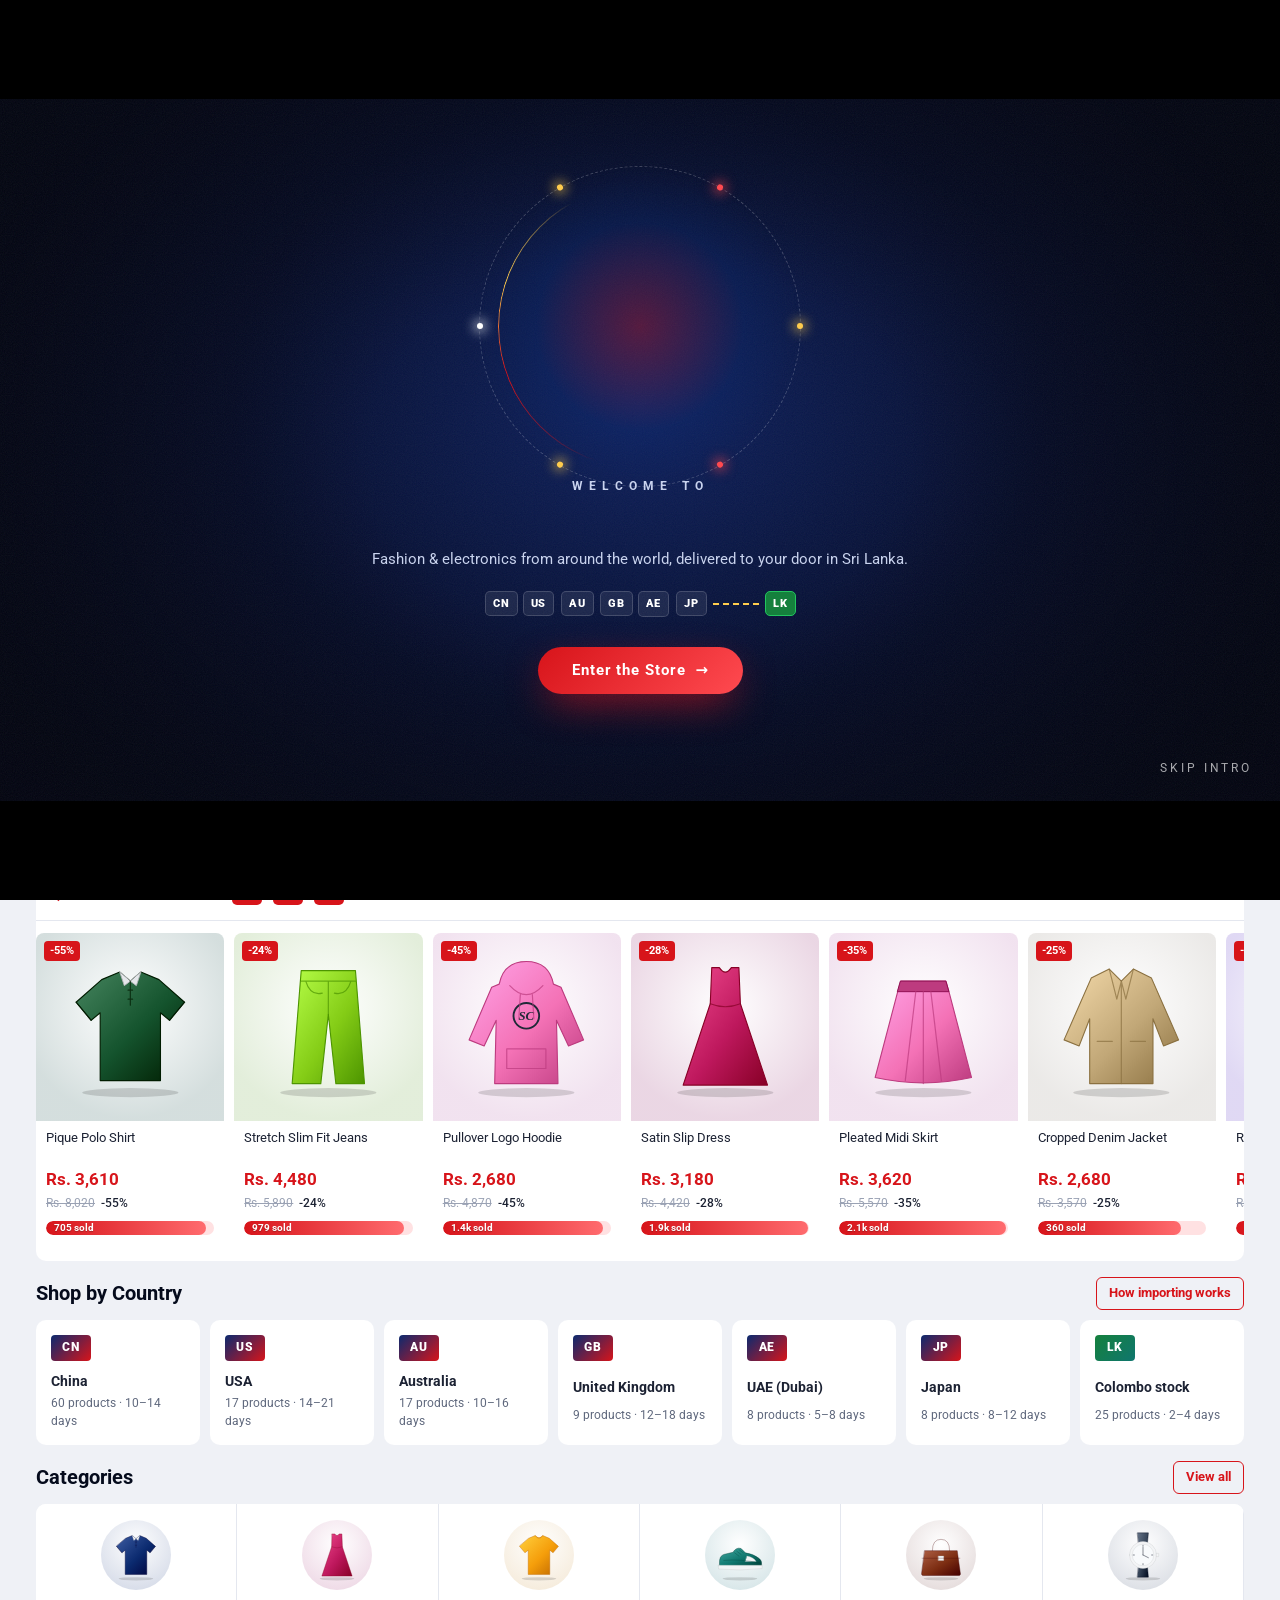
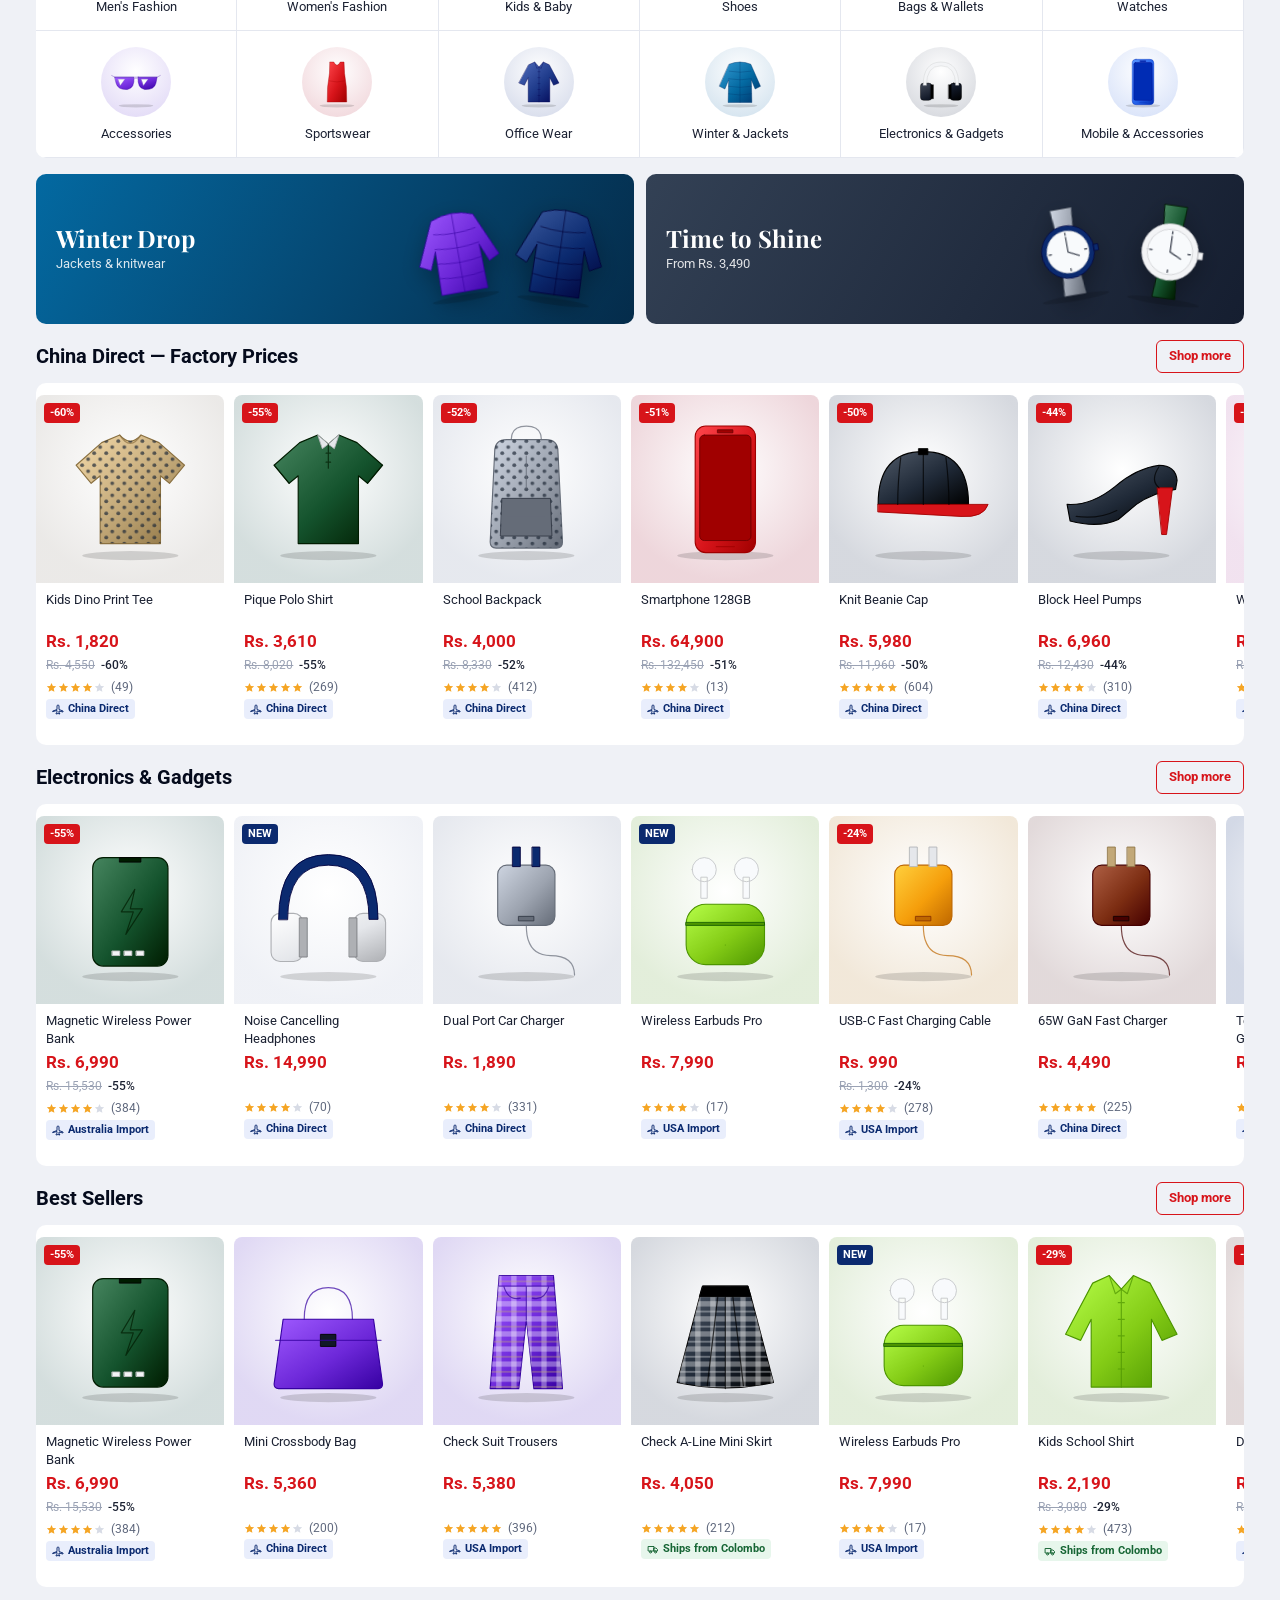
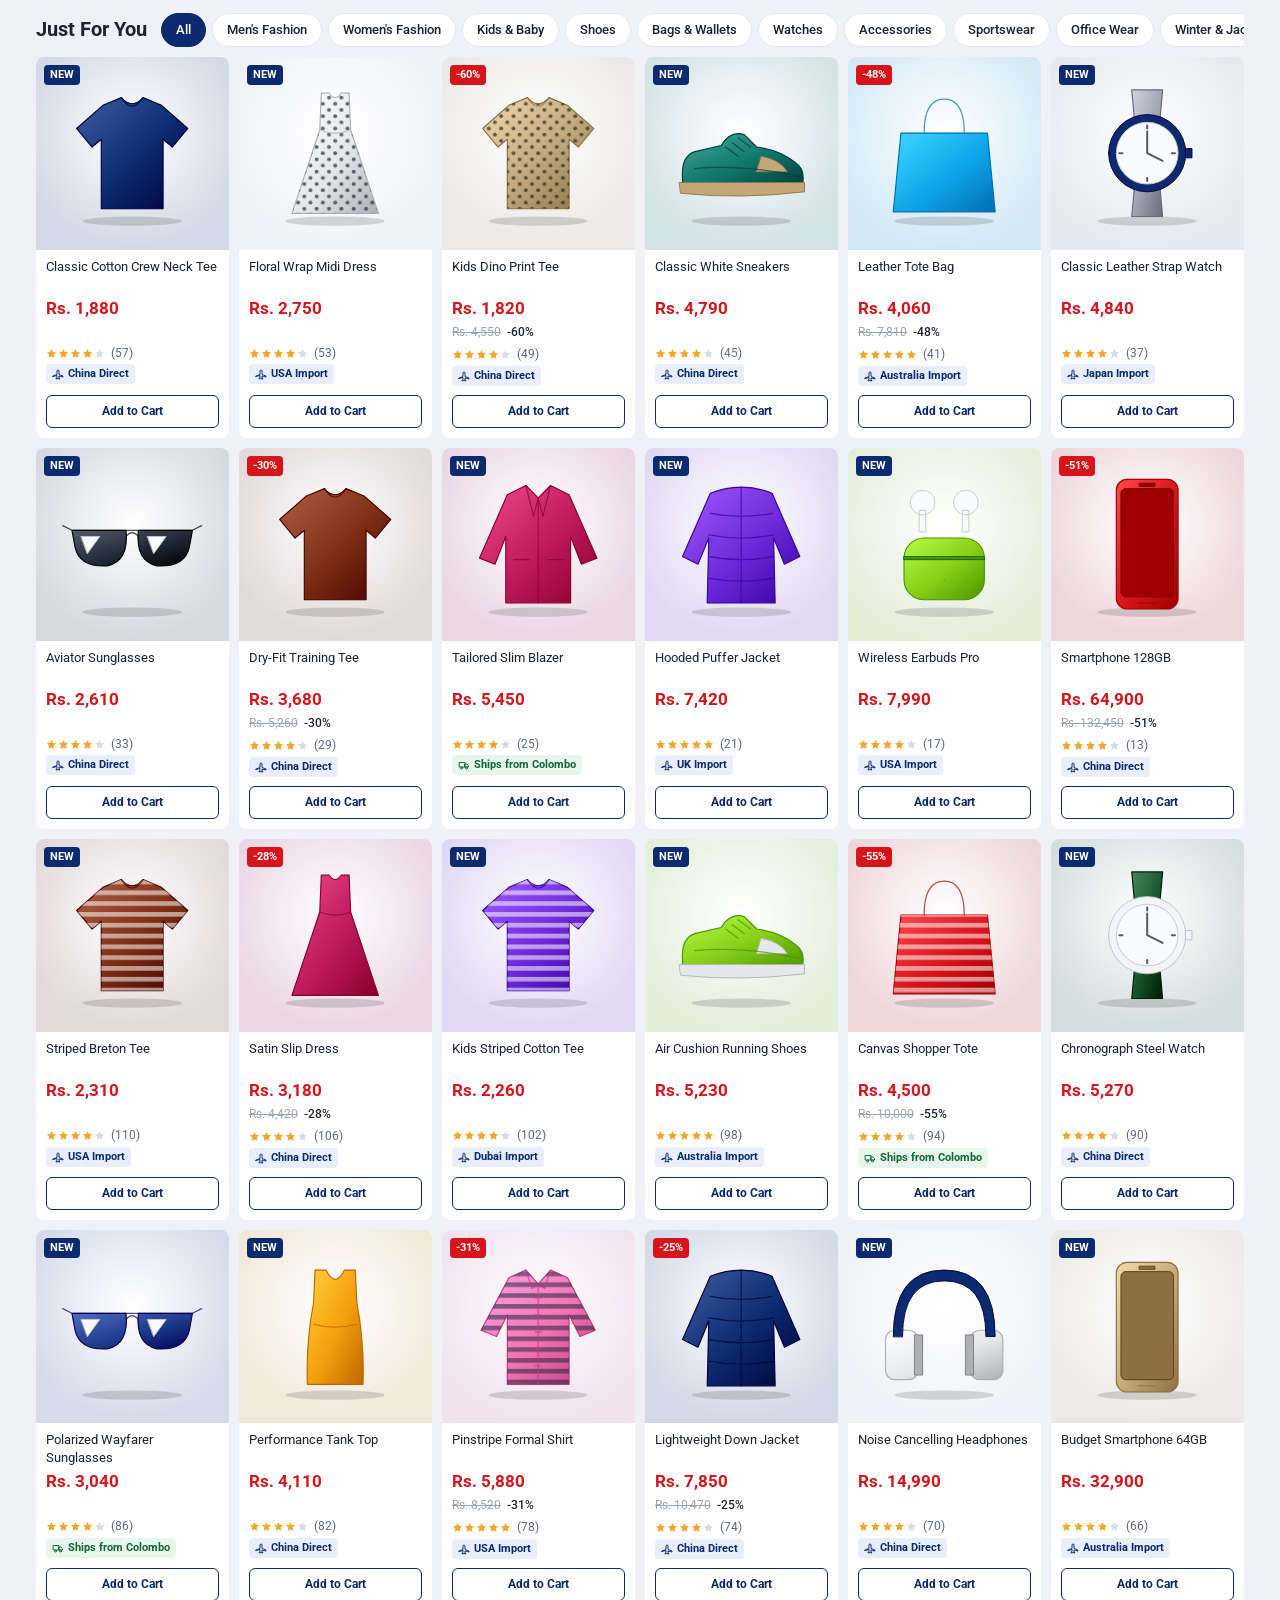
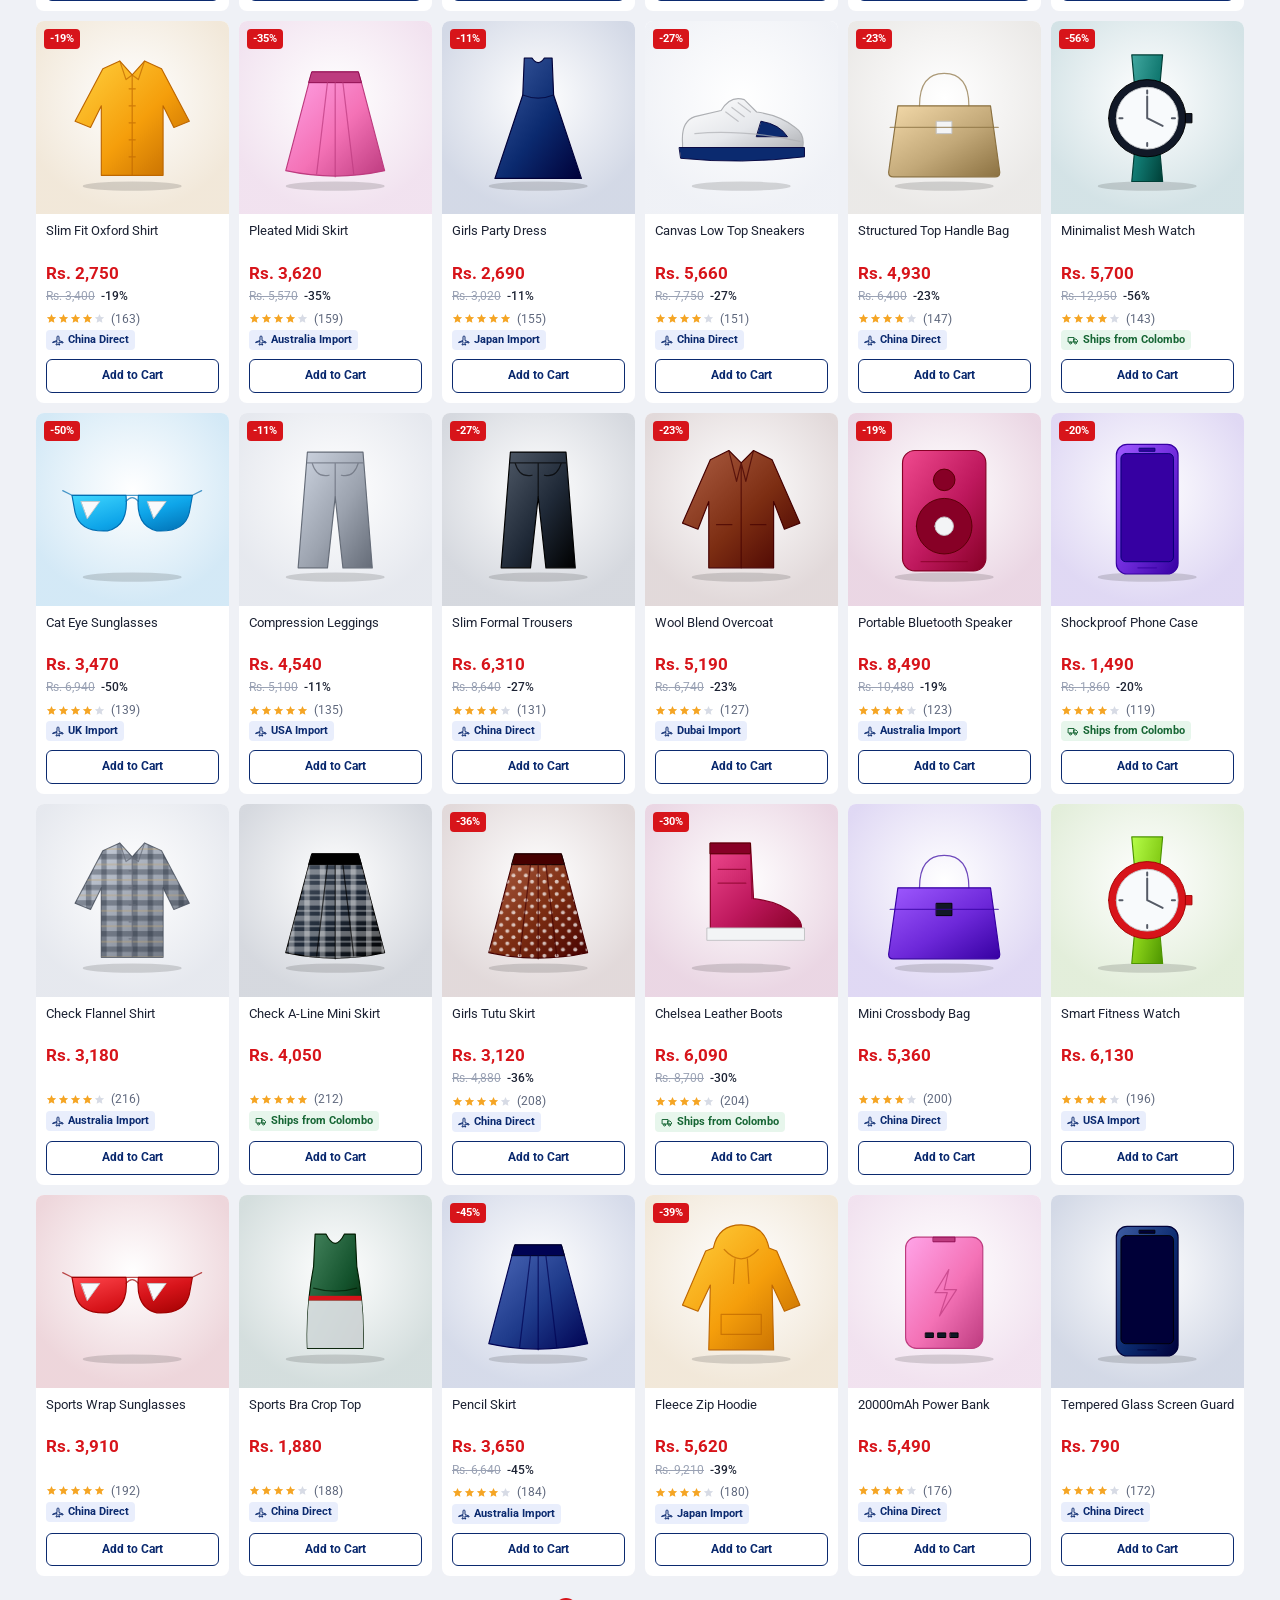
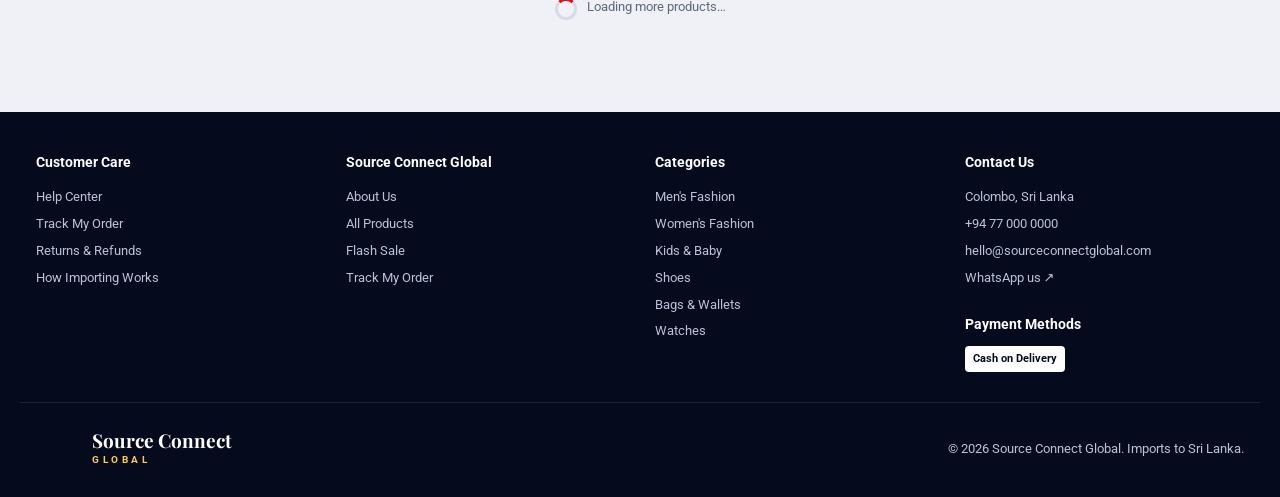
==== index.html @ b860a65c "Shop: never a black screen when the server cannot be reached; failed pictures fall back; clearer acc" ====
<!doctype html>
<html lang="en">
<head>
  <meta charset="utf-8">
  <meta name="viewport" content="width=device-width, initial-scale=1, viewport-fit=cover">
  <title>Source Connect Global</title>
  <meta name="description" content="Source Connect Global — fashion sourced directly from China and delivered across Sri Lanka. Shop clothing, shoes, bags, watches and accessories at factory prices.">
  <meta name="theme-color" content="#0b2a6f">
  <link rel="icon" href="assets/favicon.png?v=1bbc7b29">
  <link rel="preconnect" href="https://fonts.googleapis.com">
  <link rel="preconnect" href="https://fonts.gstatic.com" crossorigin>
  <link href="https://fonts.googleapis.com/css2?family=Roboto:wght@400;500;700;900&family=Playfair+Display:ital,wght@0,700;0,800;0,900;1,800&display=swap" rel="stylesheet">
  <link rel="stylesheet" href="css/style.css">
  <script>
    /* Decide before the page paints whether the welcome intro plays (see js/intro.js). */
    (function () {
      try {
        if (/[?&]preview=1/.test(location.search)) return;
        var force = /[?&]intro=1/.test(location.search);
        var d = JSON.parse(localStorage.getItem('scg_db_v2') || 'null');
        var w = (d && d.settings && d.settings.welcome) || { on: true, mode: 'session' };
        var seen = w.mode === 'first' ? localStorage.getItem('scg_intro_seen') : sessionStorage.getItem('scg_intro_seen');
        if (force || (w.on !== false && w.mode !== 'off' && (w.mode === 'visit' || !seen))) {
          document.documentElement.classList.add('intro-on', 'intro-wait');
          var l = document.createElement('link'); l.rel = 'preload'; l.as = 'image'; l.href = 'assets/intro-emblem.webp?v=1'; document.head.appendChild(l);
          /* Safety net: if the shop cannot start (no connection, server down), never leave the visitor on the dark cover. */
          setTimeout(function () { if (!document.querySelector('.intro')) document.documentElement.classList.remove('intro-on', 'intro-wait'); }, 15000);
        }
      } catch (e) {}
    })();
  </script>
</head>
<body>
  <div class="progress" id="progress"></div>

  <!-- Utility bar -->
  <div class="topbar" data-ed="header">
    <div class="wrap topbar-inner">
      <div class="ticker"><div class="ticker-track" id="announce"></div></div>
      <nav class="toplinks" aria-label="Help">
        <a href="#track">Track My Order</a>
        <a href="#china-direct">How Importing Works</a>
        <a href="#help">Help &amp; Support</a>
      </nav>
    </div>
  </div>

  <!-- Main header -->
  <header class="header" id="header">
    <div class="wrap header-inner">
      <button class="icon-btn burger" id="burger" aria-label="Open categories">
        <svg viewBox="0 0 24 24"><path d="M3 6h18M3 12h18M3 18h18"/></svg>
      </button>
      <a href="#" class="logo" aria-label="Source Connect Global home">
        <img src="assets/logo-sm.jpg?v=1829ee97" alt="SC Global">
        <span><b>Source Connect</b><small>GLOBAL</small></span>
      </a>
      <form class="search" id="searchForm" role="search">
        <select id="searchCat" aria-label="Search in category"><option value="">All</option></select>
        <input id="searchInput" type="search" placeholder="Search in Source Connect Global" autocomplete="off" aria-label="Search products">
        <button aria-label="Search"><svg viewBox="0 0 24 24"><circle cx="11" cy="11" r="7"/><path d="M20 20l-3.5-3.5"/></svg></button>
        <div class="suggest" id="suggest" hidden></div>
      </form>
      <div class="header-actions">
        <a class="hbtn acc" href="#account" id="accBtn" aria-label="My account">
          <svg viewBox="0 0 24 24"><circle cx="12" cy="8" r="4"/><path d="M4 21c1-4.5 4.5-7 8-7s7 2.5 8 7"/></svg>
          <em id="accName">Account</em>
        </a>
        <a class="hbtn" href="#wishlist" aria-label="Wishlist">
          <svg viewBox="0 0 24 24"><path d="M12 20s-7-4.4-7-10a4 4 0 017-2.6A4 4 0 0119 10c0 5.6-7 10-7 10z"/></svg>
          <span class="count" id="wishCount"></span><em>Wishlist</em>
        </a>
        <a class="hbtn" href="#cart" aria-label="Cart">
          <svg viewBox="0 0 24 24"><path d="M3 4h2l2.4 11h11L21 7H6.2"/><circle cx="9" cy="19.5" r="1.5"/><circle cx="17" cy="19.5" r="1.5"/></svg>
          <span class="count" id="cartCount"></span><em>Cart</em>
        </a>
      </div>
    </div>
    <nav class="navbar" data-ed="header">
      <div class="wrap navbar-inner">
        <div class="cats-drop">
          <button class="cats-btn" id="catsBtn"><svg viewBox="0 0 24 24"><path d="M4 6h16M4 12h16M4 18h16"/></svg>Categories</button>
          <div class="cats-menu" id="catsMenu"></div>
        </div>
        <div class="navlinks" id="navLinks"></div>
      </div>
    </nav>
  </header>

  <!-- Mobile category drawer -->
  <aside class="drawer" id="drawer" aria-label="Categories">
    <div class="drawer-head"><b>Categories</b><button class="icon-btn" id="drawerClose" aria-label="Close"><svg viewBox="0 0 24 24"><path d="M6 6l12 12M18 6L6 18"/></svg></button></div>
    <div id="drawerLinks"></div>
  </aside>
  <div class="scrim" id="scrim"></div>

  <main id="app"><div class="loader" role="status" style="padding:60px 16px"><span class="spinner"></span>Loading the shop…</div></main>

  <!-- Footer -->
  <footer class="footer" data-ed="settings">
    <div class="wrap footer-grid">
      <div>
        <h5>Customer Care</h5>
        <ul><li><a href="#help">Help Center</a></li><li><a href="#track">Track My Order</a></li><li><a href="#help">Returns &amp; Refunds</a></li><li><a href="#china-direct">How Importing Works</a></li></ul>
      </div>
      <div>
        <h5>Source Connect Global</h5>
        <ul><li><a href="#china-direct">About Us</a></li><li><a href="#shop">All Products</a></li><li><a href="#flash">Flash Sale</a></li><li><a href="#track">Track My Order</a></li></ul>
      </div>
      <div>
        <h5>Categories</h5>
        <ul id="footCats"></ul>
      </div>
      <div>
        <h5>Contact Us</h5>
        <ul id="footContact"></ul>
        <h5 style="margin-top:22px">Payment Methods</h5>
        <div class="pay" id="payList"></div>
      </div>
    </div>
    <div class="wrap footer-bottom">
      <a href="#" class="logo light"><img src="assets/logo-sm.jpg?v=1829ee97" alt=""><span><b>Source Connect</b><small>GLOBAL</small></span></a>
      <span>© <span id="year"></span> Source Connect Global. Imports to Sri Lanka.</span>
    </div>
  </footer>

  <!-- Mobile bottom nav -->
  <nav class="bottom-nav" aria-label="Quick">
    <a href="#" data-bn="home"><svg viewBox="0 0 24 24"><path d="M3 11l9-7 9 7v9a1 1 0 01-1 1h-5v-6H9v6H4a1 1 0 01-1-1z"/></svg>Home</a>
    <a href="#categories" data-bn="categories"><svg viewBox="0 0 24 24"><path d="M4 4h7v7H4zM13 4h7v7h-7zM4 13h7v7H4zM13 13h7v7h-7z"/></svg>Categories</a>
    <a href="#flash" data-bn="flash"><svg viewBox="0 0 24 24"><path d="M13 2L4 14h7l-1 8 9-12h-7z"/></svg>Flash</a>
    <a href="#cart" data-bn="cart"><svg viewBox="0 0 24 24"><path d="M3 4h2l2.4 11h11L21 7H6.2"/><circle cx="9" cy="19.5" r="1.5"/><circle cx="17" cy="19.5" r="1.5"/></svg>Cart<span class="count" id="cartCount2"></span></a>
    <a href="#account" data-bn="account"><svg viewBox="0 0 24 24"><circle cx="12" cy="8" r="4"/><path d="M4 21c1-4.5 4.5-7 8-7s7 2.5 8 7"/></svg>Account</a>
  </nav>

  <div class="toast" id="toast" role="status"></div>
  <button class="to-top" id="toTop" aria-label="Back to top"><svg viewBox="0 0 24 24"><path d="M6 15l6-6 6 6"/></svg></button>

  <script src="js/config.js"></script>
  <script src="js/store.js"></script>
  <script src="js/supabase-backend.js"></script>
  <script src="js/api.js"></script>
  <script src="js/globe-data.js"></script>
  <script src="js/globe.js"></script>
  <script src="js/intro.js"></script>
  <script src="js/app.js"></script>
  <script src="js/pw-toggle.js"></script>
  <script src="js/img-anim.js"></script>
</body>
</html>
---- css/style.css ----
/* =========================================================
   Source Connect Global — Marketplace storefront
   Layout: dense marketplace grid (white panels on cool grey),
   one cinematic moment: the China → Sri Lanka globe.
   ========================================================= */
:root {
  --navy: #0b2a6f;
  --navy-2: #123a91;
  --ink: #050b1c;
  --red: #d7141a;
  --red-2: #f0353b;
  --gold: #ffcc4d;
  --bg: #eff1f6;
  --card: #ffffff;
  --text: #1c2233;
  --muted: #5f687d;
  --line: #e4e7ef;
  --ok: #15803d;
  --radius: 10px;
  --ease: cubic-bezier(.22, 1, .36, 1);
  --font: 'Roboto', system-ui, -apple-system, 'Segoe UI', sans-serif;
  --display: 'Playfair Display', Georgia, serif;
}
*, *::before, *::after { box-sizing: border-box; }
html { -webkit-text-size-adjust: 100%; scroll-behavior: smooth; scroll-padding-top: 140px; }   /* focus and "scroll to" never land under the sticky header */
body { margin: 0; font-family: var(--font); font-size: 14px; color: var(--text); background: var(--bg); line-height: 1.45; overflow-x: hidden; }
body.lock { overflow: hidden; }
img { max-width: 100%; display: block; }
a { color: inherit; text-decoration: none; }
button { font: inherit; color: inherit; background: none; border: 0; cursor: pointer; }
input, select, textarea { font: inherit; color: inherit; }
svg { width: 20px; height: 20px; fill: none; stroke: currentColor; stroke-width: 1.9; stroke-linecap: round; stroke-linejoin: round; }
.pic { width: 100%; height: 100%; stroke: none; }
.pic * { stroke-linecap: round; }
.wrap { width: 100%; max-width: 1240px; margin-inline: auto; padding-left: max(16px, env(safe-area-inset-left, 0px)); padding-right: max(16px, env(safe-area-inset-right, 0px)); }
[hidden] { display: none !important; }
:focus-visible { outline: 2px solid var(--red); outline-offset: 2px; }

.progress { position: fixed; top: 0; left: 0; height: 3px; width: 100%; z-index: 200; background: linear-gradient(90deg, var(--gold), var(--red)); transform-origin: left; transform: scaleX(0); }

/* ---------- Top bar ---------- */
.topbar { background: var(--ink); color: #c8d0e4; font-size: 12px; }
.topbar-inner { display: flex; align-items: center; gap: 20px; height: 32px; }
.ticker { flex: 1; overflow: hidden; min-width: 0; mask-image: linear-gradient(90deg, transparent, #000 4%, #000 96%, transparent); }
.ticker-track { display: flex; width: max-content; white-space: nowrap; animation: marquee 45s linear infinite; }
.ticker-track span { padding-right: 70px; }
.toplinks { display: flex; gap: 18px; flex-shrink: 0; }
.toplinks a:hover { color: #fff; }
@keyframes marquee { to { transform: translateX(-50%); } }

/* ---------- Header ---------- */
.header { position: sticky; top: 0; z-index: 60; background: linear-gradient(90deg, var(--navy) 0%, var(--navy-2) 60%, #1b2f86 100%); color: #fff; box-shadow: 0 6px 20px -12px rgba(5, 11, 28, .6); }
.header-inner { display: flex; align-items: center; gap: 22px; height: 72px; }
.logo { display: flex; align-items: center; gap: 10px; flex-shrink: 0; }
.logo img { width: 46px; height: 46px; border-radius: 50%; background: #fff; object-fit: cover; box-shadow: 0 0 0 2px rgba(255,255,255,.25); }
.logo b { display: block; font-family: var(--display); font-size: 19px; line-height: 1; }
.logo small { font-size: 9.5px; letter-spacing: .38em; color: var(--gold); font-weight: 700; }
.search { flex: 1; display: flex; position: relative; height: 44px; background: #fff; border-radius: 8px; box-shadow: 0 0 0 3px rgba(255,255,255,.08); }
.search select { border: 0; background: #f3f5fa; color: var(--text); padding: 0 10px; border-radius: 8px 0 0 8px; max-width: 150px; font-size: 13px; outline: none; }
.search input { flex: 1; min-width: 0; border: 0; padding: 0 14px; color: var(--text); outline: none; font-size: 14px; background: transparent; }
.search > button { width: 56px; background: var(--red); color: #fff; border-radius: 0 8px 8px 0; display: grid; place-items: center; transition: background .2s; }
.search > button:hover { background: var(--red-2); }
.suggest { position: absolute; top: calc(100% + 6px); left: 0; right: 0; background: #fff; color: var(--text); border-radius: 8px; box-shadow: 0 20px 40px -10px rgba(5,11,28,.35); overflow: hidden; z-index: 5; }
.suggest a { display: flex; align-items: center; gap: 10px; padding: 8px 12px; font-size: 13px; }
.suggest a:hover, .suggest a.on { background: #f3f5fa; }
.suggest .th { width: 34px; height: 34px; border-radius: 6px; background: #f3f5fa; flex-shrink: 0; overflow: hidden; }
.suggest .th img { width: 100%; height: 100%; object-fit: contain; }
.suggest small { margin-left: auto; color: var(--red); font-weight: 700; }
.header-actions { display: flex; gap: 6px; }
.hbtn { position: relative; display: flex; flex-direction: column; align-items: center; gap: 2px; padding: 6px 10px; border-radius: 8px; font-size: 11px; }
.hbtn:hover { background: rgba(255,255,255,.1); }
.hbtn svg { width: 24px; height: 24px; }
.hbtn em { font-style: normal; opacity: .85; }
.count { position: absolute; top: 0; right: 4px; min-width: 18px; height: 18px; padding: 0 5px; border-radius: 9px; background: var(--gold); color: var(--ink); font-size: 10.5px; font-weight: 900; display: grid; place-items: center; }
.count:empty { display: none; }
.count.bump { animation: bump .5s var(--ease); }
@keyframes bump { 50% { transform: scale(1.5); } }
.icon-btn { width: 40px; height: 40px; border-radius: 50%; display: grid; place-items: center; }
.burger { display: none; color: #fff; }

.navbar { background: #fff; color: var(--text); border-bottom: 1px solid var(--line); }
.navbar-inner { display: flex; align-items: center; gap: 4px; height: 42px; overflow-x: auto; scrollbar-width: none; }
.navbar-inner::-webkit-scrollbar { display: none; }
.navbar a { padding: 0 12px; font-size: 13.5px; font-weight: 500; white-space: nowrap; height: 42px; display: flex; align-items: center; border-bottom: 2px solid transparent; }
.navbar a:hover, .navbar a.on { color: var(--navy); border-bottom-color: var(--red); }
.navbar a.hot { color: var(--red); font-weight: 700; }
.navlinks { display: flex; gap: 4px; height: 100%; }
.cats-drop { position: relative; height: 100%; }
.cats-btn { height: 42px; display: flex; align-items: center; gap: 8px; padding: 0 14px 0 0; font-weight: 700; font-size: 13.5px; color: var(--navy); }
.cats-menu { position: fixed; z-index: 70; width: 250px; background: #fff; border-radius: 0 0 10px 10px; box-shadow: 0 24px 50px -20px rgba(5,11,28,.45); padding: 6px 0; opacity: 0; visibility: hidden; transform: translateY(6px); transition: .25s var(--ease); }
.cats-drop:hover .cats-menu, .cats-drop:focus-within .cats-menu { opacity: 1; visibility: visible; transform: none; }

/* category list (shared by hero sidebar + dropdown) */
.catlist a { display: flex; align-items: center; gap: 10px; padding: 7px 14px; font-size: 13.5px; transition: background .2s, color .2s, padding .25s var(--ease); }
.catlist a:hover { background: #f3f5fa; color: var(--red); padding-left: 18px; }
.catlist .ci { width: 26px; height: 26px; border-radius: 6px; display: grid; place-items: center; flex-shrink: 0; }
.catlist .ci .pic { width: 22px; height: 22px; }
.catlist a::after { content: '›'; margin-left: auto; color: #b5bccb; font-size: 16px; }

/* ---------- Drawer (mobile) ---------- */
.drawer { position: fixed; top: 0; bottom: 0; left: 0; width: min(320px, 86vw); z-index: 120; background: #fff; transform: translateX(-100%); transition: transform .45s var(--ease); overflow-y: auto; padding-bottom: env(safe-area-inset-bottom, 0px); }
.drawer.open { transform: none; }
.drawer-head { display: flex; justify-content: space-between; align-items: center; padding: 12px 12px 12px 18px; background: var(--navy); color: #fff; position: sticky; top: 0; }
.scrim { position: fixed; inset: 0; z-index: 110; background: rgba(5,11,28,.55); opacity: 0; visibility: hidden; transition: .3s; }
.scrim.open { opacity: 1; visibility: visible; }

/* ---------- Panels ---------- */
main { min-height: 60vh; padding-bottom: 40px; }
.panel { background: var(--card); border-radius: var(--radius); }
.sec { margin-top: 16px; }
.sec-head { display: flex; align-items: center; justify-content: space-between; gap: 12px; margin-bottom: 10px; }
.sec-head h2 { margin: 0; font-size: 20px; font-weight: 700; color: var(--ink); }
.sec-head a.more { font-size: 13px; font-weight: 700; color: var(--red); border: 1px solid var(--red); border-radius: 6px; padding: 6px 12px; transition: .2s; white-space: nowrap; }
.sec-head a.more:hover { background: var(--red); color: #fff; }

/* ---------- Hero: categories | globe | promos ---------- */
.hero { display: grid; grid-template-columns: 230px minmax(0, 1fr) 250px; gap: 12px; margin-top: 12px; }
.hero-cats { padding: 8px 0; overflow: hidden; }
.hero-cats h3 { margin: 4px 14px 6px; font-size: 12px; letter-spacing: .12em; color: var(--muted); text-transform: uppercase; }

.stage { position: relative; border-radius: var(--radius); overflow: hidden; min-height: 480px; background: radial-gradient(ellipse at 70% 50%, #10235f 0%, #060d2b 55%, #030716 100%); color: #fff; isolation: isolate; }
.stage canvas { position: absolute; inset: 0; width: 100%; height: 100%; z-index: 0; cursor: grab; touch-action: pan-y; }
.stage::before, .stage::after { content: ''; position: absolute; left: 0; right: 0; height: 18px; background: #000; z-index: 3; transform: scaleY(1); transform-origin: top; animation: bars 1.6s var(--ease) .2s both; }
.stage::before { top: 0; } .stage::after { bottom: 0; transform-origin: bottom; }
@keyframes bars { from { transform: scaleY(7); } to { transform: scaleY(1); } }
.stage-copy { position: relative; z-index: 2; padding: 38px 0 0 30px; max-width: 50%; pointer-events: none; text-shadow: 0 2px 12px rgba(3,7,22,.6); }
.stage-copy * { pointer-events: auto; }
.chip { display: inline-flex; align-items: center; gap: 8px; padding: 6px 12px; border-radius: 999px; background: rgba(255,255,255,.08); border: 1px solid rgba(255,255,255,.18); font-size: 11.5px; letter-spacing: .14em; font-weight: 700; text-transform: uppercase; backdrop-filter: blur(6px); }
.chip .flag { display: inline-flex; gap: 6px; align-items: center; }
.chip i { width: 8px; height: 8px; border-radius: 50%; background: var(--red); box-shadow: 0 0 10px var(--red); animation: blink 1.4s infinite; }
@keyframes blink { 50% { opacity: .3; } }
.stage h1 { font-family: var(--display); font-size: clamp(28px, 2.7vw, 40px); line-height: 1.04; margin: 14px 0 10px; font-weight: 900; text-wrap: balance; }
.stage h1 .ln { display: block; overflow: hidden; padding-bottom: .2em; margin-bottom: -.2em; }
.stage h1 .ln span { display: inline-block; transform: translateY(105%); animation: up 1.1s var(--ease) forwards; }
.stage h1 .ln:nth-child(2) span { animation-delay: .15s; background: linear-gradient(90deg, #fff, var(--gold)); -webkit-background-clip: text; background-clip: text; color: transparent; font-style: italic; }
@keyframes up { to { transform: none; } }
.stage p { margin: 0 0 18px; color: #c6d0ec; font-size: 14px; max-width: 360px; opacity: 0; animation: fadeUp .9s var(--ease) .5s forwards; }
.stage .cta-row { display: flex; gap: 10px; flex-wrap: wrap; opacity: 0; animation: fadeUp .9s var(--ease) .7s forwards; }
@keyframes fadeUp { from { opacity: 0; transform: translateY(14px); } to { opacity: 1; transform: none; } }
.stage-stats { display: flex; gap: 24px; margin-top: 22px; }
.stage-stats b { display: block; font-family: var(--display); font-size: 24px; line-height: 1; font-variant-numeric: tabular-nums; }
.stage-stats small { font-size: 10.5px; letter-spacing: .14em; color: #aab6d6; text-transform: uppercase; }
.legend { position: absolute; z-index: 2; right: 18px; top: 30px; display: grid; gap: 6px; font-size: 11px; color: #c6d0ec; background: rgba(5,11,28,.45); border: 1px solid rgba(255,255,255,.1); padding: 8px 12px; border-radius: 8px; backdrop-filter: blur(6px); }
.legend span { display: flex; align-items: center; gap: 8px; }
.legend i { width: 18px; height: 2px; border-radius: 2px; }
.timeline { position: absolute; z-index: 2; left: 24px; right: 24px; bottom: 28px; display: grid; grid-template-columns: repeat(5, 1fr); gap: 6px; }
.timeline div { position: relative; padding-top: 12px; font-size: 11px; color: #8d99bb; transition: color .4s; }
.timeline div::before { content: ''; position: absolute; top: 0; left: 0; right: 0; height: 3px; border-radius: 3px; background: rgba(255,255,255,.14); }
.timeline div::after { content: ''; position: absolute; top: 0; left: 0; height: 3px; width: 0; border-radius: 3px; background: linear-gradient(90deg, var(--red), var(--gold)); transition: width .8s var(--ease); }
.timeline div.done { color: #dfe6fb; }
.timeline div.done::after, .timeline div.on::after { width: 100%; }
.timeline div.on { color: #fff; font-weight: 700; }
.timeline b { display: block; font-size: 12px; color: inherit; }
.arrive-toast { position: absolute; z-index: 4; right: 18px; bottom: 82px; background: rgba(255,255,255,.95); color: var(--ink); border-radius: 10px; padding: 8px 12px; font-size: 12px; display: flex; gap: 8px; align-items: center; box-shadow: 0 10px 30px -8px rgba(0,0,0,.5); transform: translateY(16px); opacity: 0; transition: .5s var(--ease); }
.arrive-toast.show { transform: none; opacity: 1; }
.arrive-toast b { color: var(--ok); }

.promos { display: grid; grid-template-rows: 1fr 1fr; gap: 12px; }
.promo { position: relative; border-radius: var(--radius); overflow: hidden; padding: 18px; color: #fff; display: flex; flex-direction: column; justify-content: flex-start; isolation: isolate; min-height: 140px; }
.promo::before { content: ''; position: absolute; inset: 0; z-index: -2; background: linear-gradient(135deg, var(--c), color-mix(in srgb, var(--c) 40%, #050b1c)); transition: transform .8s var(--ease); }
.promo:hover::before { transform: scale(1.06); }
.promo .art { position: absolute; right: 8px; bottom: 10px; height: calc(100% - 20px); width: auto; aspect-ratio: 1; max-width: 52%; z-index: -1; transition: transform .8s var(--ease); filter: drop-shadow(0 14px 18px rgba(0,0,0,.35)); }
.promo .art > svg { position: absolute; right: 0; bottom: 0; width: 100%; height: auto; max-height: 100%; }
.promo .art img { width: 100%; height: 100%; object-fit: contain; object-position: right bottom; border-radius: 8px; }
.promo:hover .art { transform: translateY(-6px) rotate(-4deg) scale(1.05); }
.promo small { font-size: 11px; letter-spacing: .16em; text-transform: uppercase; opacity: .85; font-weight: 700; }
.promo b { font-family: var(--display); font-size: 24px; line-height: 1.05; margin: 4px 0; max-width: 60%; }
.promo span { font-size: 12.5px; opacity: .9; max-width: 55%; }
.promo em { margin-top: auto; font-style: normal; font-size: 12px; font-weight: 700; background: #fff; color: var(--ink); align-self: flex-start; padding: 6px 12px; border-radius: 999px; }

/* buttons */
.btn { display: inline-flex; align-items: center; justify-content: center; gap: 8px; padding: 11px 20px; border-radius: 8px; font-weight: 700; font-size: 13.5px; background: var(--red); color: #fff; transition: .2s; white-space: nowrap; }
.btn:hover { background: var(--red-2); box-shadow: 0 10px 24px -10px rgba(215,20,26,.8); }
.btn.navy { background: var(--navy); }
.btn.navy:hover { background: var(--navy-2); box-shadow: 0 10px 24px -10px rgba(11,42,111,.8); }
.btn.ghost { background: rgba(255,255,255,.1); border: 1px solid rgba(255,255,255,.3); }
.btn.ghost:hover { background: #fff; color: var(--ink); }
.btn.line { background: #fff; color: var(--navy); border: 1px solid var(--navy); }
.btn.line:hover { background: var(--navy); color: #fff; }
.btn.full { width: 100%; }
.btn.lg { padding: 14px 26px; font-size: 15px; }
.btn svg { width: 18px; height: 18px; }

/* ---------- Service strip ---------- */
.services { display: grid; grid-template-columns: repeat(var(--n, 8), 1fr); gap: 8px; padding: 14px 10px; }
.svc { display: grid; justify-items: center; gap: 6px; text-align: center; font-size: 12px; font-weight: 500; padding: 6px 2px; border-radius: 8px; transition: transform .3s var(--ease); }
.svc:hover { transform: translateY(-3px); color: var(--red); }
.svc .ic { width: 48px; height: 48px; border-radius: 14px; display: grid; place-items: center; color: #fff; background: var(--c); box-shadow: 0 8px 18px -10px var(--c); }
.svc .ic svg { width: 24px; height: 24px; }

/* ---------- Flash sale ---------- */
.flash-head { display: flex; align-items: center; gap: 16px; padding: 12px 14px; border-bottom: 1px solid var(--line); flex-wrap: wrap; }
.flash-head .on-sale { color: var(--red); font-weight: 900; font-size: 15px; display: flex; align-items: center; gap: 6px; }
.countdown { display: flex; align-items: center; gap: 4px; font-size: 13px; color: var(--muted); }
.countdown b { background: var(--red); color: #fff; border-radius: 5px; padding: 3px 6px; font-variant-numeric: tabular-nums; font-size: 14px; min-width: 30px; text-align: center; }
.flash-head .more { margin-left: auto; padding: 6px 0; }
.loader a { padding: 6px 0; }
.rail { display: grid; grid-auto-flow: column; grid-auto-columns: calc((100% - 50px) / 6); gap: 10px; padding: 12px 14px 16px; overflow-x: auto; scroll-snap-type: x mandatory; scrollbar-width: thin; }
.rail > * { scroll-snap-align: start; }

/* ---------- Categories grid ---------- */
.catgrid { display: grid; grid-template-columns: repeat(10, 1fr); }
.cat { display: grid; justify-items: center; gap: 8px; padding: 16px 6px 14px; text-align: center; font-size: 12.5px; border-right: 1px solid var(--line); border-bottom: 1px solid var(--line); transition: box-shadow .25s, transform .25s var(--ease); background: #fff; }
.cat:hover { box-shadow: 0 10px 26px -14px rgba(5,11,28,.4); transform: translateY(-2px); position: relative; z-index: 1; color: var(--red); }
.cat .ci { width: 70px; height: 70px; border-radius: 50%; display: grid; place-items: center; background: radial-gradient(circle at 50% 35%, #fff, color-mix(in srgb, var(--c) 16%, #f3f5fa)); transition: transform .4s var(--ease); }
.cat:hover .ci { transform: scale(1.08) rotate(-4deg); }
.cat .ci .pic { width: 54px; height: 54px; }

/* ---------- Collection banners ---------- */
.banners { display: grid; grid-template-columns: repeat(3, 1fr); gap: 12px; }
.banner { position: relative; height: 150px; border-radius: var(--radius); overflow: hidden; color: #fff; padding: 18px 20px; display: flex; flex-direction: column; justify-content: center; isolation: isolate; }
.banner::before { content: ''; position: absolute; inset: 0; z-index: -2; background: linear-gradient(120deg, var(--c), color-mix(in srgb, var(--c) 35%, #050b1c)); }
.banner .stack { position: absolute; right: 8px; top: 12px; bottom: 6px; width: 50%; z-index: -1; }
.banner .stack div { position: absolute; top: 0; height: 100%; aspect-ratio: 1; transition: transform .7s var(--ease); filter: drop-shadow(0 10px 14px rgba(0,0,0,.3)); }
.banner .stack div:nth-child(1) { right: 34%; transform: rotate(-10deg) scale(.8); }
.banner .stack div:nth-child(2) { right: 0; transform: rotate(8deg) scale(.86); }
.banner:hover .stack div:nth-child(1) { transform: rotate(-16deg) scale(.86) translateX(-10px); }
.banner:hover .stack div:nth-child(2) { transform: rotate(12deg) scale(.92) translateX(6px); }
.banner b { font-family: var(--display); font-size: 24px; max-width: 55%; line-height: 1.1; }
.banner span { font-size: 12.5px; opacity: .85; max-width: 52%; margin-top: 4px; }

/* ---------- Product card ---------- */
.grid { display: grid; grid-template-columns: repeat(6, minmax(0, 1fr)); gap: 10px; }
.card { position: relative; background: #fff; border-radius: 8px; overflow: hidden; display: flex; flex-direction: column; transition: box-shadow .25s, transform .25s var(--ease); min-width: 0; }
.card:hover { box-shadow: 0 14px 30px -16px rgba(5,11,28,.45); transform: translateY(-2px); }
.card .media { position: relative; aspect-ratio: 1; background: radial-gradient(circle at 50% 40%, #fff 0%, color-mix(in srgb, var(--c) 13%, #f1f3f8) 75%); overflow: hidden; }
.card .media .pic { position: absolute; inset: 10%; width: 80%; height: 80%; transition: transform .6s var(--ease); }
.card .media img { width: 100%; height: 100%; object-fit: contain; transition: transform .6s var(--ease); }
.card:hover .media .pic, .card:hover .media img { transform: scale(1.07); }
.card .tag-off { position: absolute; top: 8px; left: 8px; background: var(--red); color: #fff; font-size: 11px; font-weight: 700; padding: 2px 6px; border-radius: 4px; }
.card .tag-new { position: absolute; top: 8px; left: 8px; background: var(--navy); color: #fff; font-size: 11px; font-weight: 700; padding: 2px 6px; border-radius: 4px; }
.heart { position: absolute; top: 6px; right: 6px; width: 32px; height: 32px; border-radius: 50%; background: rgba(255,255,255,.9); display: grid; place-items: center; color: #8a93a8; opacity: 0; transition: .2s; z-index: 2; }
.heart svg { width: 17px; height: 17px; }
.card:hover .heart, .heart.on { opacity: 1; }
.heart.on { color: var(--red); }
.heart.on svg { fill: var(--red); }
.card .info { padding: 8px 10px 10px; display: flex; flex-direction: column; gap: 3px; flex: 1; }
.card .title { font-size: 13px; line-height: 1.35; height: 2.7em; overflow: hidden; display: -webkit-box; -webkit-line-clamp: 2; -webkit-box-orient: vertical; }
.card .price { color: var(--red); font-size: 17px; font-weight: 700; font-variant-numeric: tabular-nums; }
.card .was { font-size: 12px; color: var(--muted); display: flex; gap: 6px; align-items: center; min-height: 16px; }
.card .was s { color: #9aa2b4; }
.card .was b { color: var(--text); font-weight: 500; }
.card .meta { display: flex; align-items: center; gap: 6px; font-size: 11.5px; color: var(--muted); margin-top: 2px; flex-wrap: wrap; }
.stars { display: inline-flex; gap: 1px; color: #f5a524; }
.stars svg { width: 11px; height: 11px; fill: currentColor; stroke: none; }
.stars .off { color: #d7dbe5; }
.origin { display: inline-flex; align-items: center; gap: 4px; font-size: 11px; font-weight: 700; color: var(--navy); background: #e9eefc; padding: 2px 6px; border-radius: 4px; width: fit-content; }
.origin svg { width: 12px; height: 12px; }
.origin.local { color: #166534; background: #e7f6ec; }
.soldbar { height: 14px; border-radius: 7px; background: #ffe1e2; position: relative; overflow: hidden; margin-top: 6px; }
.soldbar i { position: absolute; inset: 0 auto 0 0; background: linear-gradient(90deg, var(--red), #ff6b6e); border-radius: 7px; }
.soldbar span { position: relative; font-size: 10px; color: #fff; font-weight: 700; padding-left: 8px; line-height: 14px; display: block; text-shadow: 0 1px 1px rgba(0,0,0,.25); }
/* short red bar: the words sit on the light pink, so they are dark red (readable) */
.soldbar.lo span { color: #a10d12; text-shadow: none; padding-left: 0; text-align: right; padding-right: 8px; }
.add-mini { margin-top: auto; padding-top: 6px; }
.add-mini button { width: 100%; font-size: 12px; font-weight: 700; padding: 7px; border-radius: 6px; border: 1px solid var(--navy); color: var(--navy); transition: .2s; }
.add-mini button:hover { background: var(--navy); color: #fff; }

.jfy-head { display: flex; align-items: center; gap: 14px; margin: 26px 0 10px; }
.jfy-head h2 { margin: 0; font-size: 20px; white-space: nowrap; flex-shrink: 0; }
.jfy-head .jfy-tabs { min-width: 0; }
@media (max-width: 700px) { .jfy-head { flex-wrap: wrap; gap: 8px; } .jfy-head .jfy-tabs { width: 100%; } }
.jfy-tabs { display: flex; gap: 6px; overflow-x: auto; scrollbar-width: none; }
.jfy-tabs button { padding: 7px 14px; border-radius: 999px; background: #fff; font-size: 12.5px; font-weight: 500; white-space: nowrap; border: 1px solid var(--line); }
.jfy-tabs button.on { background: var(--navy); color: #fff; border-color: var(--navy); }
.loader { display: flex; justify-content: center; padding: 22px; color: var(--muted); font-size: 13px; }
.spinner { width: 22px; height: 22px; border-radius: 50%; border: 3px solid #d7dbe5; border-top-color: var(--red); animation: spin .8s linear infinite; margin-right: 10px; }
@keyframes spin { to { transform: rotate(360deg); } }

/* ---------- Listing ---------- */
.crumbs { font-size: 12.5px; color: var(--muted); margin: 9px 0 5px; display: flex; gap: 6px; flex-wrap: wrap; align-items: center; }
.crumbs a { padding: 5px 2px; margin: 0 -2px; }
.crumbs a:hover { color: var(--red); }
.listing { display: grid; grid-template-columns: 220px minmax(0, 1fr); gap: 14px; align-items: start; }
.filters { padding: 14px; position: sticky; top: 130px; }
.filters h4 { margin: 0 0 8px; font-size: 13px; }
.filters .grp { padding-bottom: 14px; margin-bottom: 14px; border-bottom: 1px solid var(--line); }
.filters .grp:last-child { border: 0; margin: 0; padding: 0; }
.filters label { display: flex; align-items: center; gap: 8px; font-size: 13px; padding: 4px 0; cursor: pointer; }
.filters input[type=checkbox], .filters input[type=radio] { accent-color: var(--red); width: 15px; height: 15px; }
.price-row { display: flex; gap: 6px; align-items: center; }
.price-row input { width: 100%; min-width: 0; padding: 7px 8px; border: 1px solid var(--line); border-radius: 6px; font-size: 13px; }
.list-top { padding: 12px 14px; display: flex; align-items: center; gap: 12px; flex-wrap: wrap; margin-bottom: 10px; }
.list-top h1 { font-size: 18px; margin: 0; }
.list-top .n { color: var(--muted); font-size: 13px; }
.list-top select { margin-left: auto; padding: 8px 10px; border: 1px solid var(--line); border-radius: 6px; background: #fff; font-size: 13px; }
.filter-btn { display: none; }
.listing .grid { grid-template-columns: repeat(5, minmax(0, 1fr)); }
.cat-hero { position: relative; overflow: hidden; border-radius: var(--radius); color: #fff; padding: 22px 24px; margin-bottom: 10px; isolation: isolate; min-height: 110px; display: flex; flex-direction: column; justify-content: center; }
.cat-hero::before { content: ''; position: absolute; inset: 0; z-index: -2; background: linear-gradient(120deg, var(--c), color-mix(in srgb, var(--c) 35%, #050b1c)); }
.cat-hero .art { position: absolute; right: 24px; top: 50%; width: 120px; height: 120px; transform: translateY(-50%) rotate(-8deg); z-index: -1; opacity: .9; animation: floaty 5s ease-in-out infinite; }
@keyframes floaty { 50% { transform: translateY(-58%) rotate(-4deg); } }
.cat-hero h1 { margin: 0; font-family: var(--display); font-size: 30px; }
.cat-hero p { margin: 4px 0 0; opacity: .85; max-width: 60%; }
.empty { text-align: center; padding: 60px 20px; color: var(--muted); grid-column: 1 / -1; }
.empty h3 { color: var(--text); margin: 0 0 6px; }

/* ---------- Product detail ---------- */
.pdp { display: grid; grid-template-columns: minmax(0, 1fr) 280px; gap: 14px; align-items: start; }
.pdp-main { display: grid; grid-template-columns: minmax(0, 400px) minmax(0, 1fr); gap: 24px; padding: 20px; }
.gallery .big { position: relative; aspect-ratio: 1; border-radius: 10px; background: radial-gradient(circle at 50% 40%, #fff, color-mix(in srgb, var(--c) 16%, #eef1f7)); overflow: hidden; cursor: zoom-in; }
.gallery .big .pic { position: absolute; inset: 8%; width: 84%; height: 84%; transition: transform .3s; }
.gallery .big img { width: 100%; height: 100%; object-fit: contain; transition: transform .3s; }
.gallery .thumbs { display: flex; gap: 8px; margin-top: 10px; }
.gallery .thumbs button { width: 64px; height: 64px; border-radius: 8px; overflow: hidden; border: 2px solid transparent; background: #f3f5fa; padding: 4px; }
.gallery .thumbs button.on { border-color: var(--red); }
.pdp h1 { font-size: 22px; font-weight: 500; margin: 0 0 8px; line-height: 1.3; }
.pdp .sub { display: flex; gap: 14px; align-items: center; color: var(--muted); font-size: 13px; flex-wrap: wrap; }
.pdp .sub a { color: var(--navy); }
.flash-strip { margin-top: 14px; background: linear-gradient(90deg, var(--red), #ff5a3c); color: #fff; padding: 10px 14px; border-radius: 8px 8px 0 0; display: flex; justify-content: space-between; align-items: center; font-weight: 700; gap: 10px; flex-wrap: wrap; }
.flash-strip .countdown { color: #fff; }
.flash-strip .countdown b { background: rgba(0,0,0,.3); }
.cat-hero .countdown { color: rgba(255,255,255,.92); font-weight: 600; }
.cat-hero .countdown b { background: rgba(0,0,0,.32); }
.price-box { background: #fafbfd; padding: 14px; border-radius: 8px; margin-top: 14px; }
.flash-strip + .price-box { margin-top: 0; border-radius: 0 0 8px 8px; }
.price-box .now { font-size: 30px; color: var(--red); font-weight: 700; font-variant-numeric: tabular-nums; }
.price-box .old { color: var(--muted); font-size: 14px; display: flex; gap: 10px; }
.price-box .old b { color: var(--text); }
.opt { display: grid; grid-template-columns: 80px minmax(0, 1fr); gap: 10px; align-items: center; margin-top: 16px; font-size: 13px; }
.opt > span { color: var(--muted); }
.swatches { display: flex; gap: 8px; flex-wrap: wrap; }
.swatches button { width: 44px; height: 44px; border-radius: 8px; border: 2px solid var(--line); background: #f3f5fa; padding: 3px; }
.swatches button.on { border-color: var(--red); }
.sizes { display: flex; gap: 6px; flex-wrap: wrap; }
.sizes button { min-width: 42px; height: 34px; padding: 0 10px; border-radius: 6px; border: 1px solid var(--line); font-size: 13px; }
.sizes button.on { border-color: var(--red); color: var(--red); font-weight: 700; background: #fff3f3; }
.sizes button.out { color: #8b93a5; background: #f3f4f7; border-style: dashed; text-decoration: line-through; cursor: not-allowed; font-weight: 400; }
.qty { display: inline-flex; align-items: center; border: 1px solid var(--line); border-radius: 6px; }
.qty button { width: 34px; height: 34px; font-size: 18px; color: var(--muted); }
.qty span { min-width: 34px; text-align: center; font-weight: 700; font-variant-numeric: tabular-nums; }
.buy-row { display: flex; gap: 10px; margin-top: 22px; }
.buy-row .btn { flex: 1; padding: 14px; font-size: 15px; }
.side-box { padding: 14px; font-size: 13px; }
.side-box h4 { margin: 0 0 10px; font-size: 12px; color: var(--muted); text-transform: uppercase; letter-spacing: .08em; }
.side-row { display: flex; gap: 10px; padding: 10px 0; border-bottom: 1px solid var(--line); }
.side-row:last-child { border: 0; }
.side-row svg { flex-shrink: 0; color: var(--navy); }
.side-row b { display: block; }
.side-row small { color: var(--muted); }
.seller { display: flex; align-items: center; gap: 10px; }
.seller img { width: 42px; height: 42px; border-radius: 50%; }
.seller-stats { display: grid; grid-template-columns: repeat(3, 1fr); gap: 6px; margin-top: 12px; text-align: center; }
.seller-stats b { display: block; font-size: 17px; color: var(--navy); }
.seller-stats small { font-size: 10.5px; color: var(--muted); }
.route-mini { margin-top: 12px; border-radius: 8px; padding: 10px; background: linear-gradient(120deg, #0b2a6f, #050b1c); color: #fff; font-size: 12px; }
.route-mini .line { display: flex; align-items: center; gap: 6px; margin-top: 6px; }
.route-mini .line i { flex: 1; height: 2px; background: repeating-linear-gradient(90deg, var(--gold) 0 6px, transparent 6px 10px); background-size: 20px 2px; animation: dash 1s linear infinite; }
@keyframes dash { to { background-position: 20px 0; } }
.tabs-box { padding: 0; margin-top: 14px; }
.tabs-box nav { display: flex; border-bottom: 1px solid var(--line); }
.tabs-box nav button { padding: 14px 18px; font-weight: 700; color: var(--muted); border-bottom: 2px solid transparent; }
.tabs-box nav button.on { color: var(--navy); border-color: var(--red); }
.tabs-box .body { padding: 18px; }
.spec { width: 100%; border-collapse: collapse; font-size: 13px; }
.spec td { padding: 8px 10px; border-bottom: 1px solid var(--line); }
.spec td:first-child { color: var(--muted); width: 160px; }
.rating-sum { display: flex; gap: 30px; align-items: center; flex-wrap: wrap; }
.rating-sum .big { font-size: 46px; font-weight: 700; }
.rbars { display: grid; gap: 4px; font-size: 12px; min-width: 220px; }
.rbars div { display: grid; grid-template-columns: 30px 1fr 40px; gap: 8px; align-items: center; }
.rbars i { height: 8px; border-radius: 4px; background: #eef0f5; overflow: hidden; display: block; }
.rbars i em { display: block; height: 100%; background: #f5a524; }

/* ---------- Cart / checkout ---------- */
.cart-wrap { display: grid; grid-template-columns: minmax(0, 1fr) 340px; gap: 14px; align-items: start; }
.cart-row { display: grid; grid-template-columns: 24px 84px minmax(0, 1fr) auto auto; gap: 14px; align-items: center; padding: 14px; border-bottom: 1px solid var(--line); }
.cart-row .th { position: relative; width: 84px; height: 84px; border-radius: 8px; background: #f3f5fa; overflow: hidden; display: grid; place-items: center; }
.cart-row .th .pic { width: 86%; height: 86%; }
.cart-row .th img { position: absolute; inset: 0; width: 100%; height: 100%; object-fit: contain; }
.cart-row h4 { margin: 0 0 4px; font-size: 14px; font-weight: 500; }
.cart-row h4 a { display: inline-block; padding: 4px 0; }
.cart-row small { color: var(--muted); }
.cart-row .p { color: var(--red); font-weight: 700; font-size: 16px; text-align: right; min-width: 100px; }
.cart-row .rm { color: var(--muted); }
.cart-row .rm:hover { color: var(--red); }
.cart-row input[type=checkbox] { accent-color: var(--red); width: 17px; height: 17px; }
.summary { padding: 16px; position: sticky; top: 130px; }
.summary h3 { margin: 0 0 12px; font-size: 17px; }
.sum-row { display: flex; justify-content: space-between; padding: 6px 0; font-size: 13.5px; color: var(--muted); }
.sum-row.total { color: var(--text); font-weight: 700; font-size: 16px; border-top: 1px solid var(--line); margin-top: 6px; padding-top: 12px; }
.sum-row.total span:last-child { color: var(--red); font-size: 20px; }
.free-note { font-size: 12px; background: #e7f6ec; color: var(--ok); padding: 8px 10px; border-radius: 6px; margin: 10px 0; }
.free-note.need { background: #fff7e6; color: #92400e; }
.form { display: grid; grid-template-columns: 1fr 1fr; gap: 12px; padding: 18px; }
.form h3 { grid-column: 1 / -1; margin: 0; }
.form label { display: grid; gap: 5px; font-size: 12.5px; color: var(--muted); font-weight: 500; }
.form .full { grid-column: 1 / -1; }
.form input, .form select, .form textarea { padding: 11px 12px; border: 1px solid var(--line); border-radius: 8px; outline: none; font-size: 14px; color: var(--text); background: #fff; width: 100%; }
.form input:focus, .form select:focus, .form textarea:focus { border-color: var(--navy); box-shadow: 0 0 0 3px rgba(11,42,111,.1); }
.pay-opts { display: grid; gap: 8px; }
.pay-opt { display: flex; gap: 10px; align-items: center; padding: 12px; border: 1px solid var(--line); border-radius: 8px; cursor: pointer; color: var(--text); font-size: 13.5px; }
.pay-opt:has(input:checked) { border-color: var(--red); background: #fff6f6; }
.pay-opt input { accent-color: var(--red); }
.success { text-align: center; padding: 50px 20px; }
.success .tick { width: 76px; height: 76px; border-radius: 50%; background: #e7f6ec; color: var(--ok); display: grid; place-items: center; margin: 0 auto 16px; animation: pop .6s var(--ease); }
.success .tick svg { width: 38px; height: 38px; stroke-width: 3; }
@keyframes pop { from { transform: scale(.4); opacity: 0; } }
.track-steps { display: grid; grid-template-columns: repeat(5, 1fr); gap: 8px; margin: 22px 0 6px; }
.track-steps div { text-align: center; font-size: 12px; color: var(--muted); position: relative; padding-top: 34px; }
.track-steps div::before { content: ''; position: absolute; top: 8px; left: calc(50% - 10px); width: 20px; height: 20px; border-radius: 50%; background: #e3e6ee; }
.track-steps div.done { color: var(--text); font-weight: 700; }
.track-steps div.done::before { background: var(--ok); box-shadow: 0 0 0 5px #d5f0de; }

/* ---------- China Direct page ---------- */
.cd-hero { position: relative; border-radius: var(--radius); overflow: hidden; min-height: 420px; }
.steps { display: grid; grid-template-columns: repeat(5, 1fr); gap: 12px; }
.step { padding: 18px; position: relative; }
.step .n { width: 34px; height: 34px; border-radius: 50%; background: var(--navy); color: #fff; display: grid; place-items: center; font-weight: 700; margin-bottom: 10px; }
.step h4 { margin: 0 0 4px; }
.step p { margin: 0; color: var(--muted); font-size: 13px; }
.faq details { border-bottom: 1px solid var(--line); }
.faq summary { cursor: pointer; font-weight: 700; padding: 14px 16px; }
.faq p { color: var(--muted); margin: 0; padding: 0 16px 14px; }

/* ---------- Footer ---------- */
.footer { background: var(--ink); color: #b9c2d9; margin-top: 30px; padding-top: 40px; font-size: 13px; }
.footer-grid { display: grid; grid-template-columns: repeat(4, 1fr); gap: 30px; }
.footer h5 { color: #fff; font-size: 14px; margin: 0 0 12px; }
.footer ul { list-style: none; padding: 0; margin: 0; display: grid; gap: 0; }
.footer li { padding: 4px 0; }
.footer li:has(> a) { padding: 0; }
.footer li > a { display: block; padding: 4px 0; min-height: 24px; }
.footer a:hover { color: #fff; }
.pay { display: flex; flex-wrap: wrap; gap: 6px; }
.pay span { background: #fff; color: var(--ink); font-size: 11px; font-weight: 700; padding: 5px 8px; border-radius: 4px; }
.footer-bottom { display: flex; justify-content: space-between; align-items: center; gap: 14px; padding-top: 24px; padding-bottom: 24px; margin-top: 30px; border-top: 1px solid rgba(255,255,255,.1); flex-wrap: wrap; }
.logo.light b { color: #fff; }

/* misc */
.toast { position: fixed; left: 50%; bottom: 90px; z-index: 300; transform: translate(-50%, 20px); background: var(--ink); color: #fff; padding: 12px 18px; border-radius: 8px; font-size: 13px; opacity: 0; visibility: hidden; transition: .35s var(--ease); max-width: calc(100% - 32px); box-shadow: 0 16px 40px -12px rgba(0,0,0,.5); }
.toast.show { opacity: 1; visibility: visible; transform: translate(-50%, 0); }
.to-top { position: fixed; right: max(16px, env(safe-area-inset-right, 0px)); bottom: 24px; z-index: 50; width: 44px; height: 44px; border-radius: 50%; background: var(--navy); color: #fff; display: grid; place-items: center; box-shadow: 0 10px 24px -10px rgba(5,11,28,.7); opacity: 0; visibility: hidden; transform: translateY(10px); transition: .3s var(--ease); }
.to-top.show { opacity: 1; visibility: visible; transform: none; }
.bottom-nav { display: none; }
.reveal { animation: fadeUp .6s var(--ease) both; }

/* ---------- Responsive ---------- */
@media (max-width: 1180px) {
  .hero { grid-template-columns: minmax(0, 1fr) 230px; }
  .hero-cats { display: none; }
  .grid { grid-template-columns: repeat(5, minmax(0, 1fr)); }
  .listing .grid { grid-template-columns: repeat(4, minmax(0, 1fr)); }
  .catgrid { grid-template-columns: repeat(5, 1fr); }
  .rail { grid-auto-columns: calc((100% - 40px) / 5); }
}
@media (max-width: 960px) {
  .toplinks { display: none; }
  .hero { grid-template-columns: 1fr; }
  .promos { grid-template-columns: 1fr 1fr; grid-template-rows: none; }
  .services { grid-template-columns: repeat(4, 1fr); }
  .grid { grid-template-columns: repeat(4, minmax(0, 1fr)); }
  .listing { grid-template-columns: 1fr; }
  .filters { position: fixed; top: 0; bottom: 0; left: 0; z-index: 120; width: min(300px, 86vw); border-radius: 0; overflow-y: auto; transform: translateX(-100%); transition: transform .4s var(--ease); }
  .filters.open { transform: none; }
  .filter-btn { display: inline-flex; }
  .listing .grid { grid-template-columns: repeat(3, minmax(0, 1fr)); }
  .pdp { grid-template-columns: 1fr; }
  .pdp-main { grid-template-columns: 1fr; }
  .cart-wrap { grid-template-columns: 1fr; }
  .footer-grid { grid-template-columns: 1fr 1fr; }
  .steps { grid-template-columns: 1fr 1fr; }
  .banners { grid-template-columns: 1fr; }
  .stage-copy { max-width: 60%; }
}
@media (max-width: 680px) {
  body { padding-bottom: calc(62px + env(safe-area-inset-bottom, 0px)); }
  .header-inner { height: auto; padding-top: 8px; padding-bottom: 8px; flex-wrap: wrap; gap: 8px 10px; }
  .burger { display: grid; margin-left: -8px; }
  .logo img { width: 36px; height: 36px; }
  .logo b { font-size: 16px; }
  .header-actions { margin-left: auto; }
  .hbtn em { display: none; }
  .search { order: 5; flex-basis: 100%; height: 40px; }
  .search select { display: none; }
  .navbar { display: none; }
  .stage { min-height: 600px; }
  .stage-copy { max-width: none; padding: 30px 18px 0; }
  .stage .cta-row .btn { padding: 10px 14px; font-size: 13px; }
  .stage h1 { font-size: 30px; }
  .stage p { font-size: 13px; }
  .stage-stats { display: none; }
  .legend { display: none; }
  .timeline { left: 12px; right: 12px; bottom: 26px; }
  .timeline div { font-size: 0; }
  .timeline b { font-size: 10px; white-space: nowrap; overflow: hidden; text-overflow: ellipsis; }
  .arrive-toast { right: 12px; left: 12px; bottom: 74px; }
  .promos { grid-template-columns: 1fr; }
  .services { grid-template-columns: repeat(4, 1fr); padding: 10px 4px; }
  .svc .ic { width: 42px; height: 42px; }
  .grid, .listing .grid { grid-template-columns: repeat(2, minmax(0, 1fr)); gap: 8px; }
  .rail { grid-auto-columns: 42%; }
  .catgrid { grid-template-columns: repeat(4, 1fr); }
  .cat .ci { width: 54px; height: 54px; }
  .cat .ci .pic { width: 42px; height: 42px; }
  .cat { font-size: 11.5px; padding: 12px 4px; }
  .heart { opacity: 1; }
  .cart-row { grid-template-columns: 22px 64px minmax(0, 1fr); }
  .cart-row .th { width: 64px; height: 64px; }
  .cart-row .p, .cart-row .rm { grid-column: 3; text-align: left; }
  .form { grid-template-columns: 1fr; }
  .footer-grid { grid-template-columns: 1fr 1fr; gap: 20px; }
  .track-steps div { font-size: 10px; }
  .cat-hero p { max-width: 70%; }
  .cat-hero .art { width: 84px; height: 84px; right: 12px; }
  .to-top { bottom: calc(76px + env(safe-area-inset-bottom, 0px)); }
  .toast { bottom: calc(78px + env(safe-area-inset-bottom, 0px)); }
  html { scroll-padding-bottom: calc(72px + env(safe-area-inset-bottom, 0px)); }   /* …nor under the bottom bar */
  .bottom-nav { display: grid; grid-template-columns: repeat(5, 1fr); position: fixed; left: 0; right: 0; bottom: 0; z-index: 80; background: #fff; border-top: 1px solid var(--line); padding-bottom: env(safe-area-inset-bottom, 0px); padding-left: env(safe-area-inset-left, 0px); padding-right: env(safe-area-inset-right, 0px); }
  .bottom-nav a { position: relative; display: grid; justify-items: center; gap: 2px; padding: 8px 0; font-size: 10.5px; color: var(--muted); }
  .bottom-nav a.on { color: var(--red); }
  .bottom-nav .count { right: calc(50% - 22px); top: 2px; background: var(--red); color: #fff; }
}
@media (prefers-reduced-motion: reduce) {
  *, *::before, *::after { animation-duration: .001ms !important; animation-iteration-count: 1 !important; transition-duration: .001ms !important; }
}

/* ---------- v3: import countries, photo galleries ---------- */
.cc { display: inline-grid; place-items: center; min-width: 26px; height: 18px; padding: 0 5px; border-radius: 4px; background: var(--navy); color: #fff; font-size: 10px; font-weight: 900; letter-spacing: .06em; }
.route-mini .cc { background: rgba(255,255,255,.15); }
.chip .flag[data-from] { transition: opacity .25s; }
.countries { display: grid; grid-template-columns: repeat(auto-fill, minmax(150px, 1fr)); gap: 10px; }
.country { background: #fff; border-radius: var(--radius); padding: 14px; display: grid; gap: 4px; transition: transform .25s var(--ease), box-shadow .25s; border: 1px solid transparent; }
.country:hover { transform: translateY(-3px); box-shadow: 0 14px 30px -16px rgba(5,11,28,.45); border-color: var(--red); }
.country .cc { width: 40px; height: 26px; font-size: 12px; background: linear-gradient(135deg, var(--navy), var(--red)); }
.country.local .cc { background: linear-gradient(135deg, #15803d, #0f766e); }
.country b { font-size: 14px; margin-top: 6px; }
.country small { color: var(--muted); font-size: 12px; }
.card .media img.alt { position: absolute; inset: 0; width: 100%; height: 100%; object-fit: contain; opacity: 0; transition: opacity .4s; }
.card:hover .media.has-alt img.alt { opacity: 1; }
.gallery .thumbs button img { width: 100%; height: 100%; object-fit: contain; border-radius: 4px; }
.catgrid { grid-template-columns: repeat(6, 1fr); }
@media (max-width: 960px) { .catgrid { grid-template-columns: repeat(4, 1fr); } }
.banners { grid-template-columns: repeat(var(--n, 3), 1fr); }
.cat .ci { overflow: hidden; }
/* uploaded category picture: whole picture, centred, inside the round (or square) icon */
.ci .ci-img { width: 72%; height: 72%; object-fit: contain; border-radius: 6px; }
.catlist .ci .ci-img { width: 100%; height: 100%; border-radius: inherit; }
@media (max-width: 680px) { .countries { grid-template-columns: repeat(2, 1fr); } .catgrid { grid-template-columns: repeat(4, 1fr); } }
@media (max-width: 960px) { .banners { grid-template-columns: 1fr; } }

/* ---------- admin edit bar on the storefront ---------- */
.admin-bar { position: fixed; left: max(16px, env(safe-area-inset-left, 0px)); bottom: 24px; z-index: 90; display: flex; gap: 4px; align-items: center; flex-wrap: wrap; max-width: calc(100% - 100px); background: var(--ink); color: #fff; border-radius: 999px; padding: 5px; box-shadow: 0 14px 34px -10px rgba(5,11,28,.6); font-size: 12.5px; }
.admin-bar .ab-tag { background: var(--red); border-radius: 999px; padding: 5px 10px; font-weight: 900; font-size: 10.5px; letter-spacing: .12em; }
.admin-bar a { padding: 6px 12px; border-radius: 999px; font-weight: 500; }
.admin-bar a:hover, .admin-bar button:hover { background: rgba(255,255,255,.14); }
.admin-bar button { color: #fff; padding: 6px 12px; border-radius: 999px; font-size: 12.5px; opacity: .8; }
@media (max-width: 680px) { .admin-bar { bottom: calc(72px + env(safe-area-inset-bottom, 0px)); border-radius: 14px; } }

/* ---------- customer account ---------- */
.hbtn.acc.signed svg { color: var(--gold); }
.avatar { width: 42px; height: 42px; border-radius: 50%; flex-shrink: 0; display: grid; place-items: center; background: linear-gradient(135deg, var(--navy), var(--red)); color: #fff; font-weight: 900; font-size: 15px; letter-spacing: .04em; }
.acct-note { display: flex; gap: 12px; align-items: center; padding: 12px 14px; border-radius: 10px; background: #eef3ff; font-size: 13px; color: var(--text); }
.acct-note.new { background: #fff7e6; }
.acct-note.new > svg { width: 28px; height: 28px; color: #b45309; flex-shrink: 0; }
.acct-note small { color: var(--muted); }
.acct-note > span:not(.avatar) { flex: 1; min-width: 0; }
.link-sm { color: var(--navy); font-weight: 700; font-size: 13px; white-space: nowrap; padding: 5px 0; }
.muted { color: var(--muted); }   /* quiet helper text (promo-code message, "shop is taking a break" screen) */
.link-sm:hover { color: var(--red); }
.acct-created { display: flex; gap: 12px; align-items: center; text-align: left; max-width: 520px; margin: 16px auto 0; padding: 14px 16px; border-radius: 12px; background: #e7f6ec; animation: fadeUp .6s var(--ease) both .2s; }
.acct-created small { color: #166534; }
.acct-grid { display: grid; grid-template-columns: minmax(0, 1.5fr) minmax(0, 1fr); gap: 14px; align-items: start; margin-top: 12px; }
.acct-grid > div { display: grid; gap: 14px; align-content: start; }
.acct-empty { text-align: center; padding: 34px 24px; display: grid; gap: 12px; justify-items: center; }
.acct-empty > svg { width: 48px; height: 48px; color: var(--navy); }
.acct-empty h2 { margin: 0; font-size: 20px; }
.acct-empty p { margin: 0; color: var(--muted); max-width: 420px; }
.acct-head { display: flex; gap: 16px; align-items: center; padding: 18px 20px; flex-wrap: wrap; }
.acct-head .avatar { width: 58px; height: 58px; font-size: 20px; }
.acct-head h2 { margin: 0; font-size: 22px; }
.acct-head small { color: var(--muted); }
.acct-stats { display: flex; gap: 26px; margin-left: auto; }
.acct-stats b { display: block; font-size: 18px; color: var(--navy); font-variant-numeric: tabular-nums; }
.acct-stats small { font-size: 11.5px; }
.acct-order { padding: 14px 16px; border-top: 1px solid var(--line); display: grid; gap: 10px; }
.ao-top { display: flex; gap: 10px; align-items: center; flex-wrap: wrap; font-size: 13.5px; }
.ao-total { margin-left: auto; color: var(--red); }
.ao-status { font-size: 11.5px; font-weight: 700; padding: 3px 9px; border-radius: 999px; background: #fff3d6; color: #92400e; }
.ao-status.ok { background: #e7f6ec; color: var(--ok); }
.ao-status.x { background: #fde8e9; color: var(--red); }
.ao-items { display: flex; gap: 8px; align-items: center; }
.ao-th { position: relative; width: 48px; height: 48px; border-radius: 8px; overflow: hidden; display: grid; place-items: center; }
.ao-th .pic { width: 86%; height: 86%; }
.ao-th img { position: absolute; inset: 0; width: 100%; height: 100%; object-fit: contain; }
.ao-bar { display: grid; grid-template-columns: repeat(5, 1fr); gap: 4px; }
.ao-bar i { height: 4px; border-radius: 2px; background: #e3e6ee; }
.ao-bar i.on { background: linear-gradient(90deg, var(--ok), #22c55e); }
.ao-actions { display: flex; gap: 16px; }
.acct-side { padding: 16px; display: grid; gap: 10px; }
@media (max-width: 960px) { .acct-grid { grid-template-columns: 1fr; } .acct-stats { margin-left: 0; width: 100%; } }
.form .pay-opt { display: flex; flex-direction: row; align-items: center; gap: 10px; color: var(--text); font-size: 13.5px; }
.form .pay-opt svg { flex-shrink: 0; }
.form .pay-opt input { width: auto; flex: 0 0 auto; padding: 0; }
.form .pay-opt span { flex: 1; min-width: 0; }

/* ---------- stock + checkout errors ---------- */
.stock-warn { margin-top: 6px; font-size: 12px; font-weight: 700; color: var(--red); }
.co-err { background: #fde8e9; color: #991b1b; border: 1px solid #f7c6c8; border-radius: 10px; padding: 12px 14px; font-size: 13.5px; font-weight: 500; }
.btn:disabled, .btn[disabled] { opacity: .5; cursor: not-allowed; box-shadow: none; }
.add-mini button:disabled { border-color: var(--line); color: var(--muted); cursor: not-allowed; background: #f3f5fa; }

/* =========================================================
   Cinematic welcome intro
   ========================================================= */
html.intro-on body { overflow: hidden; }
html.intro-on body::before { content: ''; position: fixed; inset: 0; z-index: 999; background: #030716; }   /* cover until the intro is built */
/* on a slow connection the cover can stay for a few seconds: after a moment show a quiet "loading" ring, so it never looks broken */
html.intro-wait body::after { content: ''; position: fixed; left: 50%; top: 50%; width: 34px; height: 34px; margin: -17px 0 0 -17px; z-index: 999; border-radius: 50%;
  border: 3px solid rgba(255,255,255,.16); border-top-color: var(--gold); opacity: 0; animation: spin .9s linear infinite, introWait .4s ease .8s forwards; }
@keyframes introWait { to { opacity: 1; } }
.intro { position: fixed; inset: 0; z-index: 1000; overflow: hidden; color: #fff; display: grid; place-items: center; background: radial-gradient(ellipse at 50% 45%, #0e2160 0%, #050c2a 45%, #02040f 100%); isolation: isolate; --px: 0px; --py: 0px; }
.in-globe { position: absolute; inset: -10%; width: 120%; height: 120%; opacity: 0; z-index: -3; animation: inGlobe 3.2s cubic-bezier(.22,1,.36,1) .2s forwards; }
@keyframes inGlobe { from { opacity: 0; transform: scale(1.35); } to { opacity: .42; transform: scale(1); } }
.in-vignette { position: absolute; inset: 0; z-index: -2; background: radial-gradient(ellipse at center, transparent 30%, rgba(2,4,15,.85) 80%); }
.in-grain { position: absolute; inset: -50%; z-index: -1; opacity: .07; pointer-events: none; background-image: url("data:image/svg+xml,%3Csvg xmlns='http://www.w3.org/2000/svg' width='160' height='160'%3E%3Cfilter id='n'%3E%3CfeTurbulence type='fractalNoise' baseFrequency='.9' numOctaves='3'/%3E%3C/filter%3E%3Crect width='100%25' height='100%25' filter='url(%23n)'/%3E%3C/svg%3E"); animation: inGrain 1s steps(6) infinite; }
@keyframes inGrain { 20% { transform: translate(-5%, 3%); } 40% { transform: translate(4%, -6%); } 60% { transform: translate(-3%, 5%); } 80% { transform: translate(6%, 2%); } }
.in-bar { position: absolute; left: 0; right: 0; height: 11vh; background: #000; z-index: 5; }
.in-bar.t { top: 0; animation: inBarT 1.4s cubic-bezier(.77,0,.175,1) both; }
.in-bar.b { bottom: 0; animation: inBarB 1.4s cubic-bezier(.77,0,.175,1) both; }
@keyframes inBarT { from { transform: translateY(0) scaleY(5); transform-origin: top; } to { transform: none; } }
@keyframes inBarB { from { transform: translateY(0) scaleY(5); transform-origin: bottom; } to { transform: none; } }
.in-flare { position: absolute; top: 38%; left: -45%; width: 45%; height: 2px; z-index: 4; background: linear-gradient(90deg, transparent, #fff, transparent); box-shadow: 0 0 40px 10px rgba(255,214,90,.45); animation: inFlare 1.5s cubic-bezier(.77,0,.175,1) .9s forwards; opacity: .9; }
@keyframes inFlare { to { left: 140%; } }
.in-center { position: relative; z-index: 3; display: grid; justify-items: center; text-align: center; gap: 14px; padding: 0 20px; transform: translate(var(--px), var(--py)); transition: transform .6s cubic-bezier(.22,1,.36,1); }
/* emblem */
.in-emblem { position: relative; width: min(240px, 52vw); aspect-ratio: 1; perspective: 900px; }
.in-emblem img { position: relative; z-index: 2; width: 100%; height: 100%; border-radius: 50%; opacity: 0; transform: scale(.35) rotateY(80deg); filter: blur(14px) brightness(1.6); animation: inEmblem 1.7s cubic-bezier(.22,1,.36,1) .5s forwards; box-shadow: 0 0 0 4px rgba(255,255,255,.08), 0 30px 80px -10px rgba(0,0,0,.8); }
@keyframes inEmblem { 60% { filter: blur(0) brightness(1.15); } to { opacity: 1; transform: none; filter: none; } }
.in-halo { position: absolute; inset: -18%; z-index: 0; border-radius: 50%; background: radial-gradient(circle, rgba(215,20,26,.35), rgba(11,42,111,.25) 45%, transparent 70%); opacity: 0; animation: inFade 1.6s ease 1s forwards, inPulse 4s ease-in-out 2.6s infinite; }
@keyframes inPulse { 50% { transform: scale(1.08); opacity: .75; } }
.in-ring { position: absolute; z-index: 1; border-radius: 50%; opacity: 0; }
.in-ring.r1 { inset: -9%; border: 1.5px solid transparent; background: conic-gradient(from 0deg, transparent 0 55%, #d7141a 70%, #ffcc4d 80%, transparent 92%) border-box; -webkit-mask: linear-gradient(#000 0 0) padding-box exclude, linear-gradient(#000 0 0); mask: linear-gradient(#000 0 0) padding-box exclude, linear-gradient(#000 0 0); animation: inFade .8s ease 1.4s forwards, inSpin 3.5s linear 1.4s infinite; }
.in-ring.r2 { inset: -17%; border: 1px dashed rgba(255,255,255,.22); animation: inFade 1s ease 1.6s forwards, inSpin 26s linear infinite reverse; }
@keyframes inSpin { to { transform: rotate(360deg); } }
@keyframes inFade { to { opacity: 1; } }
.in-shine { position: absolute; inset: 0; z-index: 3; border-radius: 50%; overflow: hidden; pointer-events: none; }
.in-shine::after { content: ''; position: absolute; top: -20%; bottom: -20%; width: 40%; left: -60%; transform: skewX(-20deg); background: linear-gradient(90deg, transparent, rgba(255,255,255,.75), transparent); animation: inShine 1.4s cubic-bezier(.77,0,.175,1) 2s forwards, inShine2 6s ease-in-out 5s infinite; }
@keyframes inShine { to { left: 130%; } }
@keyframes inShine2 { 0%, 80% { left: -60%; } 100% { left: 130%; } }
.in-orbit { position: absolute; inset: -17%; z-index: 1; animation: inSpin 12s linear infinite; opacity: 0; animation: inSpin 12s linear infinite, inFade 1s ease 1.8s forwards; }
.in-orbit i { position: absolute; top: 50%; left: 50%; width: 6px; height: 6px; margin: -3px; border-radius: 50%; background: #ffcc4d; box-shadow: 0 0 12px 3px rgba(255,204,77,.7); }
.in-orbit i:nth-child(1) { transform: rotate(0deg) translateX(min(160px, 35vw)); }
.in-orbit i:nth-child(2) { transform: rotate(60deg) translateX(min(160px, 35vw)); background: #ff4a50; box-shadow: 0 0 12px 3px rgba(255,74,80,.7); }
.in-orbit i:nth-child(3) { transform: rotate(120deg) translateX(min(160px, 35vw)); }
.in-orbit i:nth-child(4) { transform: rotate(180deg) translateX(min(160px, 35vw)); background: #fff; box-shadow: 0 0 12px 3px rgba(255,255,255,.7); }
.in-orbit i:nth-child(5) { transform: rotate(240deg) translateX(min(160px, 35vw)); }
.in-orbit i:nth-child(6) { transform: rotate(300deg) translateX(min(160px, 35vw)); background: #ff4a50; box-shadow: 0 0 12px 3px rgba(255,74,80,.7); }
/* text */
.in-eyebrow { margin: 18px 0 0; font-size: 12px; font-weight: 700; letter-spacing: .5em; text-transform: uppercase; color: #c9d3ee; }
.in-eyebrow span { display: inline-block; opacity: 0; transform: translateY(14px); animation: inUp .7s cubic-bezier(.22,1,.36,1) forwards; animation-delay: calc(1.9s + var(--i) * .045s); }
@keyframes inUp { to { opacity: 1; transform: none; } }
.in-word { width: min(380px, 78vw); height: auto; clip-path: inset(0 100% 0 0); filter: drop-shadow(0 6px 24px rgba(0,0,0,.6)); animation: inWipe 1.3s cubic-bezier(.77,0,.175,1) 2.2s forwards; }
@keyframes inWipe { to { clip-path: inset(0 0 0 0); } }
.in-sub { max-width: 560px; margin: 4px 0 0; color: #c9d3ee; font-size: 15px; line-height: 1.55; text-wrap: balance; }
.in-sub span { display: inline-block; opacity: 0; filter: blur(6px); animation: inWord .8s ease forwards; animation-delay: calc(2.8s + var(--i) * .06s); }
@keyframes inWord { to { opacity: 1; filter: none; } }
.in-route { display: flex; align-items: center; gap: 6px; margin-top: 6px; flex-wrap: wrap; justify-content: center; }
.in-route b { font-size: 10.5px; font-weight: 900; letter-spacing: .08em; padding: 4px 7px; border-radius: 5px; background: rgba(255,255,255,.08); border: 1px solid rgba(255,255,255,.16); opacity: 0; animation: inUp .5s ease forwards, inChip 3.6s ease-in-out infinite; animation-delay: calc(3.3s + var(--i) * .08s), calc(4s + var(--i) * .3s); }
@keyframes inChip { 0%, 70%, 100% { background: rgba(255,255,255,.08); } 80% { background: rgba(215,20,26,.6); } }
.in-route i { width: 46px; height: 2px; background: repeating-linear-gradient(90deg, #ffcc4d 0 6px, transparent 6px 10px); background-size: 20px 2px; animation: inDash .8s linear infinite, inFade .5s ease 3.8s forwards; opacity: 0; }
@keyframes inDash { to { background-position: 20px 0; } }
.in-route b.lk { background: #15803d; border-color: #22c55e; animation: inUp .5s ease 3.9s forwards; }
.in-enter { margin-top: 16px; display: inline-flex; align-items: center; gap: 10px; padding: 16px 34px; border-radius: 999px; background: linear-gradient(135deg, #d7141a, #ff4a50); color: #fff; font: 700 15px/1 'Roboto', system-ui, sans-serif; letter-spacing: .06em; cursor: pointer; opacity: 0; transform: translateY(18px) scale(.96); animation: inUp .8s cubic-bezier(.22,1,.36,1) 3.4s forwards, inGlow 2.4s ease-in-out 4.2s infinite; box-shadow: 0 14px 40px -10px rgba(215,20,26,.8); transition: transform .3s, box-shadow .3s; position: relative; overflow: hidden; }
.in-enter span { transition: transform .3s; }
.in-enter:hover span { transform: translateX(5px); }
.in-enter:hover { box-shadow: 0 18px 50px -8px rgba(255,74,80,.95); }
.in-enter:focus-visible { outline: 3px solid #ffcc4d; outline-offset: 4px; }
@keyframes inGlow { 50% { box-shadow: 0 14px 50px -4px rgba(255,74,80,.95), 0 0 0 8px rgba(215,20,26,.12); } }
.in-skip { position: absolute; z-index: 6; right: max(18px, env(safe-area-inset-right, 0px)); bottom: calc(11vh + 16px); color: rgba(255,255,255,.65); font-size: 11.5px; letter-spacing: .25em; text-transform: uppercase; padding: 8px 10px; border-radius: 6px; }
.in-skip:hover, .in-skip:focus-visible { color: #fff; background: rgba(255,255,255,.08); }
/* exit: push through the emblem, flash, open the bars */
.intro.leaving { animation: inOut 1.15s cubic-bezier(.77,0,.175,1) forwards; pointer-events: none; }
.intro.leaving .in-center { transform: scale(5); opacity: 0; transition: transform 1s cubic-bezier(.77,0,.175,1), opacity .7s ease .2s; }
.intro.leaving .in-bar.t { animation: inBarOutT .9s cubic-bezier(.77,0,.175,1) .15s forwards; }
.intro.leaving .in-bar.b { animation: inBarOutB .9s cubic-bezier(.77,0,.175,1) .15s forwards; }
.intro.leaving::after { content: ''; position: absolute; inset: 0; z-index: 7; background: #fff; opacity: 0; animation: inFlash .7s ease .25s forwards; }
@keyframes inFlash { 30% { opacity: .55; } to { opacity: 0; } }
@keyframes inBarOutT { to { transform: translateY(-100%); } }
@keyframes inBarOutB { to { transform: translateY(100%); } }
@keyframes inOut { 0%, 55% { opacity: 1; } to { opacity: 0; visibility: hidden; } }
/* reduced motion: everything visible at once */
.intro.still *, .intro.still *::before, .intro.still *::after { animation: none !important; transition: none !important; }
.intro.still .in-emblem img, .intro.still .in-halo, .intro.still .in-ring, .intro.still .in-orbit, .intro.still .in-eyebrow span, .intro.still .in-sub span, .intro.still .in-route b, .intro.still .in-route i, .intro.still .in-enter { opacity: 1; transform: none; filter: none; }
.intro.still .in-word { clip-path: none; }
.intro.still .in-flare { display: none; }
@media (max-width: 680px) {
  .in-bar { height: 8vh; }
  .in-skip { bottom: calc(8vh + 10px); }
  .in-eyebrow { letter-spacing: .35em; font-size: 11px; }
  .in-sub { font-size: 13.5px; }
  .in-enter { padding: 15px 28px; font-size: 14px; }
}

/* ---------- admin visual editor (preview mode only) ---------- */
.ed-box { position: fixed; z-index: 9998; pointer-events: none; border: 2px solid #d7141a; border-radius: 8px; box-shadow: 0 0 0 4px rgba(215,20,26,.15); transition: all .12s ease; }
.ed-bar { position: fixed; z-index: 9999; display: flex; align-items: center; gap: 4px; padding: 4px; border-radius: 8px; background: #050b1c; color: #fff; font: 600 12px/1 'Roboto', system-ui, sans-serif; box-shadow: 0 8px 24px -6px rgba(0,0,0,.5); max-width: calc(100% - 8px); }
.ed-bar span { padding: 0 8px; max-width: 220px; overflow: hidden; text-overflow: ellipsis; white-space: nowrap; opacity: .85; }
.ed-bar button { background: #d7141a; color: #fff; border-radius: 6px; padding: 7px 10px; font: inherit; white-space: nowrap; }
.ed-bar button[data-a=photo] { background: #0b2a6f; }
.ed-bar button:hover { filter: brightness(1.15); }
html.is-preview .admin-bar { display: none; }
/* collection cover photo and category photo in page headers */
/* Uploaded category / collection picture: shown WHOLE (never cut) at its own shape, as tall as the header allows,
   in a soft frame that floats gently. Width is capped so it never covers the title. */
.cat-hero:has(.art.photo) { min-height: 150px; }
.cat-hero .art.photo { top: 50%; right: 20px; width: auto; height: auto; transform: translateY(-50%) rotate(-3deg); border-radius: 14px; overflow: hidden; line-height: 0;
  background: rgba(255,255,255,.1); box-shadow: 0 0 0 3px rgba(255,255,255,.28), 0 14px 30px -10px rgba(0,0,0,.55); opacity: 1; animation: floatyPhoto 5s ease-in-out infinite; }
/* drawn picture (no photo): the header is tall enough for it and its gentle float, so it is never cut */
.cat-hero:has(> .art:not(.photo)) { min-height: 150px; }
@media (max-width: 700px) { .cat-hero:has(> .art:not(.photo)) { min-height: 116px; } }
/* the frame hugs the picture: its own width/height ratio, at most 126 px tall and 40% of the header wide */
.cat-hero .art.photo img { display: block; width: auto; height: auto; max-height: 126px; max-width: min(40vw, 480px); object-fit: contain; }
@keyframes floatyPhoto { 50% { transform: translateY(calc(-50% - 5px)) rotate(-1deg); } }
/* keep the title and text clear of the picture: they wrap instead of running under it */
.cat-hero:has(.art.photo) h1, .cat-hero:has(.art.photo) > p { max-width: calc(100% - min(40vw, 480px) - 24px); }
@media (max-width: 700px) { .cat-hero:has(.art.photo) { min-height: 140px; } .cat-hero .art.photo { right: 12px; } .cat-hero .art.photo img { max-height: 116px; max-width: 36vw; } .cat-hero:has(.art.photo) h1, .cat-hero:has(.art.photo) > p { max-width: calc(100% - 36vw - 12px); } .cat-hero:has(.art.photo) h1 { font-size: 24px; overflow-wrap: anywhere; } }

/* Every picture fades and rises in the first time it comes into view (js/img-anim.js). Entrance only, so hover effects still work. */
.ia-on img.ia:not(.ia-in) { opacity: 0; }
img.ia.ia-in { animation: iaIn .75s cubic-bezier(.22, 1, .36, 1) backwards; }
@keyframes iaIn { from { opacity: 0; transform: translateY(14px) scale(.96); filter: blur(6px); } }
@media (prefers-reduced-motion: reduce) { img.ia.ia-in { animation: none; } .cat-hero .art.photo { animation: none; } }

/* tablet header: keep Account, Wishlist and Cart on screen */
.search { min-width: 0; }
@media (max-width: 960px) {
  .header-inner { gap: 12px; }
  .search select { display: none; }
  .hbtn { padding: 6px 7px; }
  .hbtn em { display: none; }
}

/* Poster banners: a finished picture shown whole at its own shape (set from the picture as --ar), never cropped */
.posters { position: relative; aspect-ratio: var(--ar, 16 / 9); border-radius: var(--radius); overflow: hidden; background: var(--card); }
.pst-track { display: flex; height: 100%; overflow-x: auto; scroll-snap-type: x mandatory; scrollbar-width: none; overscroll-behavior-x: contain; }
.pst-track::-webkit-scrollbar { display: none; }
.pst { flex: 0 0 100%; height: 100%; scroll-snap-align: start; display: block; }
.pst img { display: block; width: 100%; height: 100%; object-fit: contain; }
.pst:focus-visible { outline: 3px solid var(--red); outline-offset: -3px; }
.pst-nav { position: absolute; top: 50%; transform: translateY(-50%); width: 40px; height: 40px; border-radius: 50%; border: 0; background: rgba(255,255,255,.85); color: #0b2a6f; font-size: 26px; line-height: 1; cursor: pointer; box-shadow: 0 4px 14px rgba(0,0,0,.18); opacity: 0; transition: opacity .2s; }
.pst-nav.prev { left: 12px; } .pst-nav.next { right: 12px; }
.posters:hover .pst-nav, .pst-nav:focus-visible { opacity: 1; }
.pst-dots { position: absolute; left: 0; right: 0; bottom: 10px; display: flex; justify-content: center; gap: 6px; pointer-events: none; }
.pst-dots button { pointer-events: auto; width: 8px; height: 8px; padding: 0; border: 0; border-radius: 99px; background: rgba(255,255,255,.65); box-shadow: 0 0 0 1px rgba(0,0,0,.15); cursor: pointer; transition: width .25s; }
.pst-dots button[aria-current] { width: 22px; background: var(--red); }
@media (hover: none) { .pst-nav { display: none; } }
@media (max-width: 700px) { .posters { border-radius: 8px; } .pst-dots { bottom: 6px; } }

/* touch screens: tick boxes in the cart are big enough to hit */
@media (pointer: coarse) { .cart-row input[type=checkbox] { width: 24px; height: 24px; } }
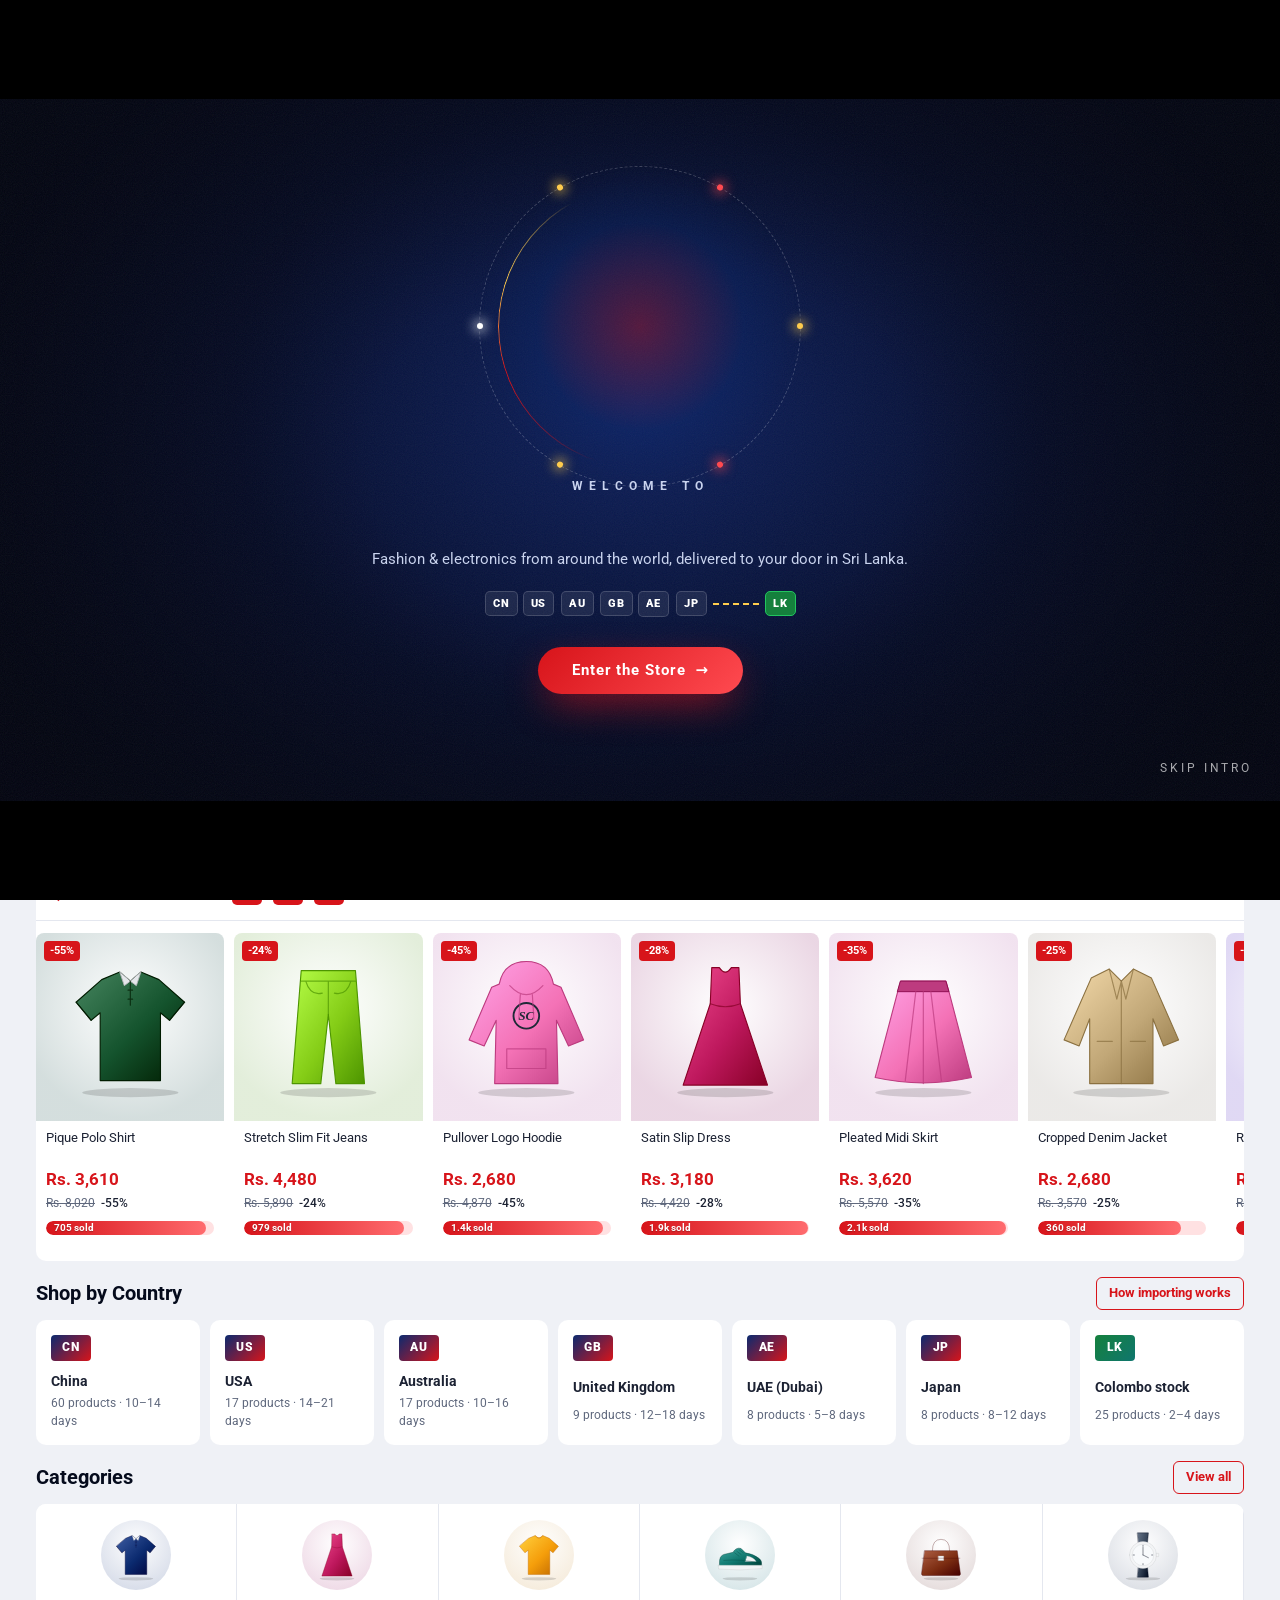
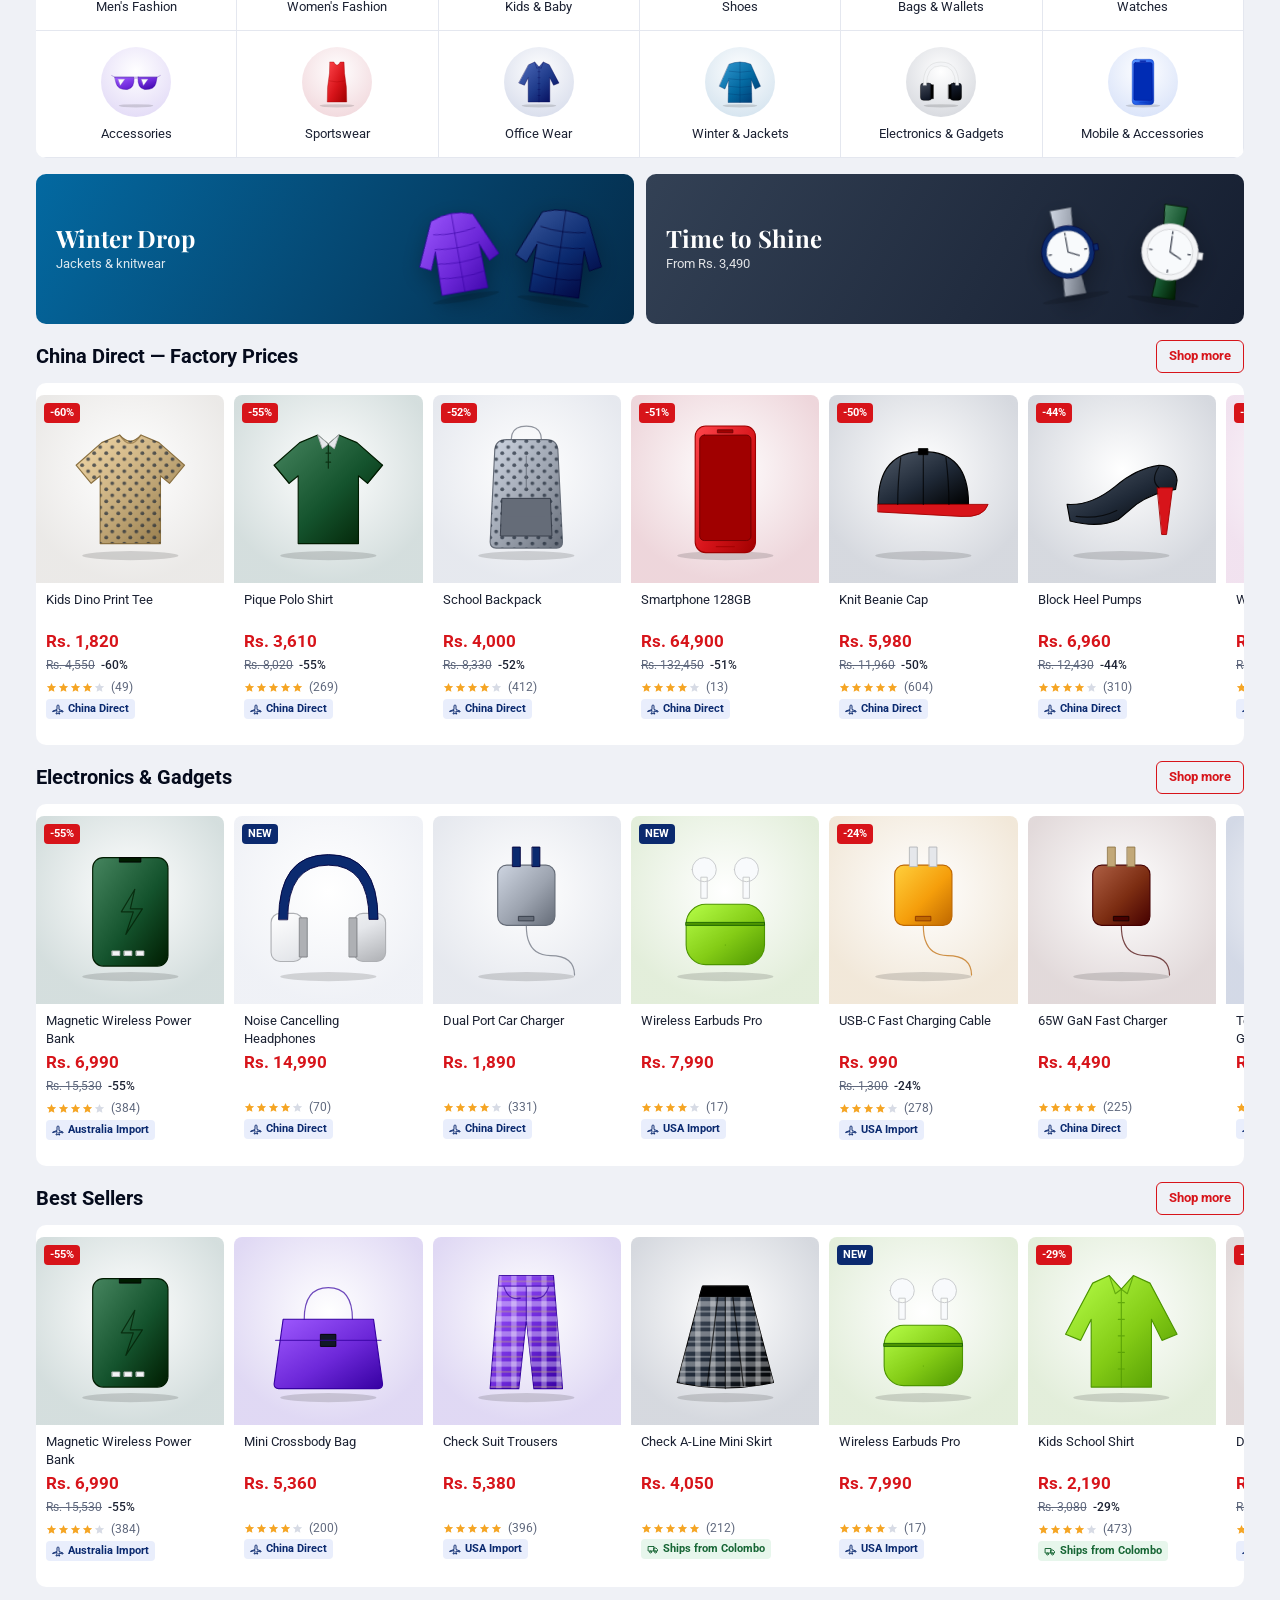
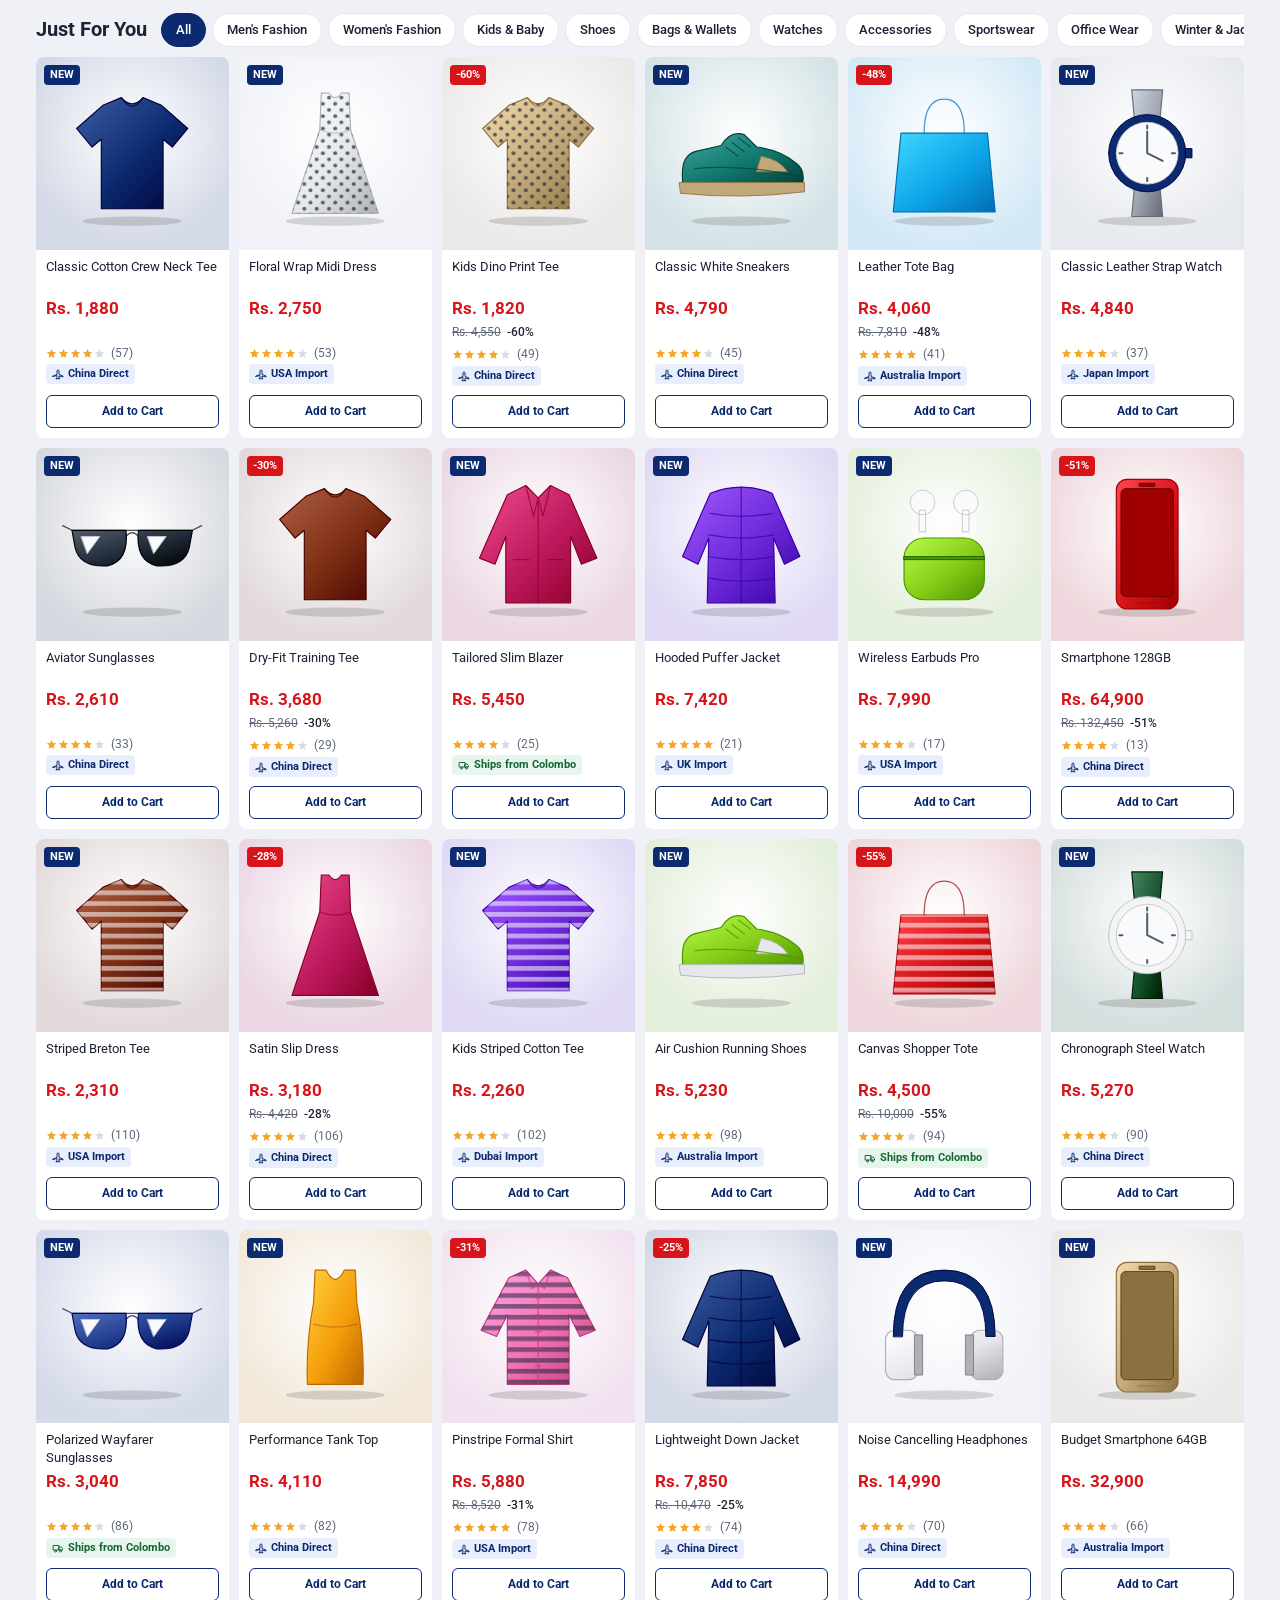
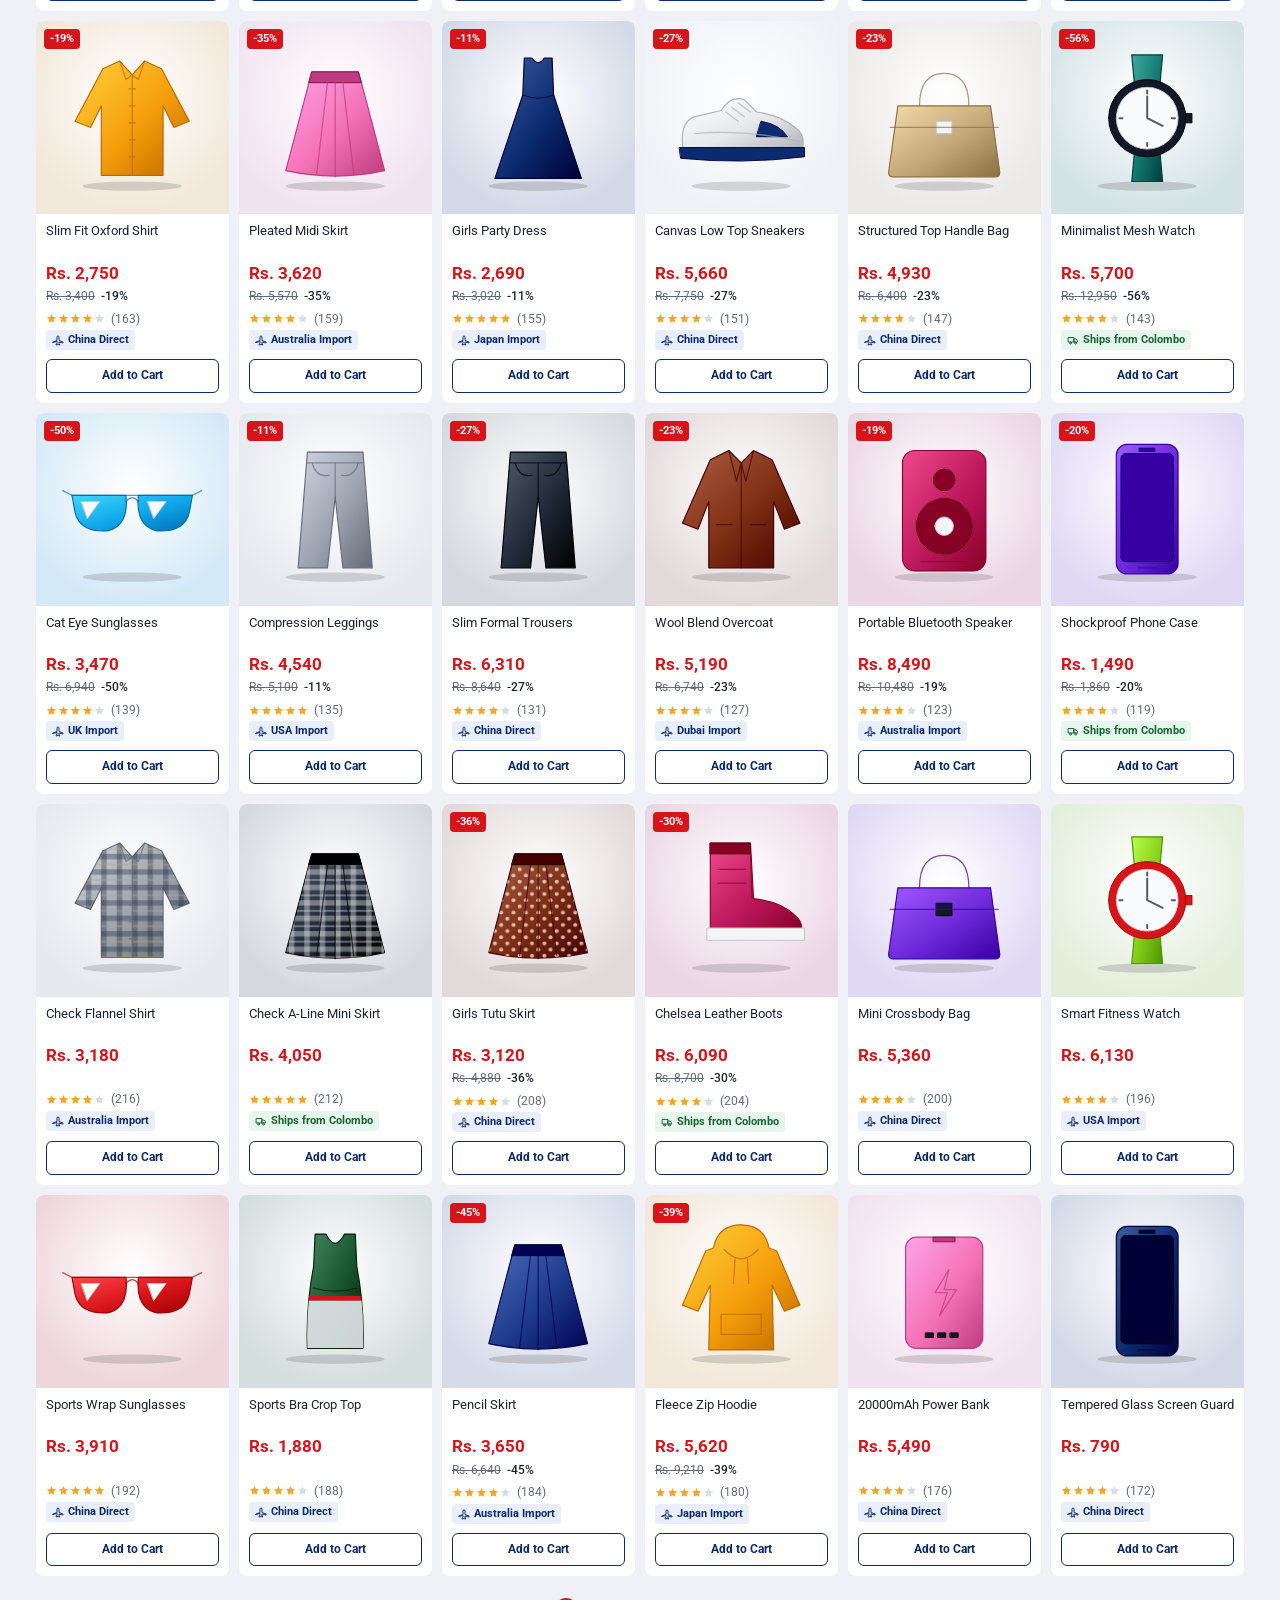
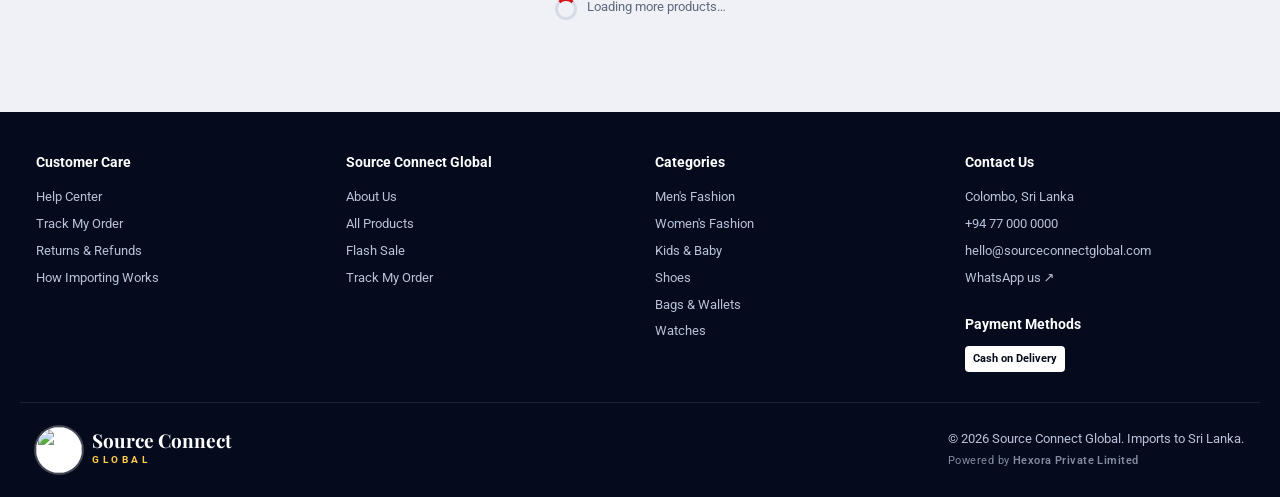
==== commit ac19a1f3: "Staff & Roles: main admin can change usernames; 'Powered by Hexora Private Limited' on the website f" ====
--- a/index.html
+++ b/index.html
@@ -120,7 +120,7 @@
     </div>
     <div class="wrap footer-bottom">
       <a href="#" class="logo light"><img src="assets/logo-sm.jpg?v=1829ee97" alt=""><span><b>Source Connect</b><small>GLOBAL</small></span></a>
-      <span>© <span id="year"></span> Source Connect Global. Imports to Sri Lanka.</span>
+      <span class="ft-copy">© <span id="year"></span> Source Connect Global. Imports to Sri Lanka.<small class="powered">Powered by <b>Hexora Private Limited</b></small></span>
     </div>
   </footer>
 
--- a/css/style.css
+++ b/css/style.css
@@ -238,7 +238,7 @@
 .card .title { font-size: 13px; line-height: 1.35; height: 2.7em; overflow: hidden; display: -webkit-box; -webkit-line-clamp: 2; -webkit-box-orient: vertical; }
 .card .price { color: var(--red); font-size: 17px; font-weight: 700; font-variant-numeric: tabular-nums; }
 .card .was { font-size: 12px; color: var(--muted); display: flex; gap: 6px; align-items: center; min-height: 16px; }
-.card .was s { color: #9aa2b4; }
+.card .was s { color: var(--muted); }   /* the crossed-out old price was too pale to read (2.6:1) */
 .card .was b { color: var(--text); font-weight: 500; }
 .card .meta { display: flex; align-items: center; gap: 6px; font-size: 11.5px; color: var(--muted); margin-top: 2px; flex-wrap: wrap; }
 .stars { display: inline-flex; gap: 1px; color: #f5a524; }
@@ -319,6 +319,8 @@
 .price-box .old b { color: var(--text); }
 .opt { display: grid; grid-template-columns: 80px minmax(0, 1fr); gap: 10px; align-items: center; margin-top: 16px; font-size: 13px; }
 .opt > span { color: var(--muted); }
+#avail { display: inline-block; white-space: nowrap; vertical-align: middle; }   /* "9 available in size M" stays in one piece (it used to break after "in" on small phones) */
+.opt .qty { vertical-align: middle; }
 .swatches { display: flex; gap: 8px; flex-wrap: wrap; }
 .swatches button { width: 44px; height: 44px; border-radius: 8px; border: 2px solid var(--line); background: #f3f5fa; padding: 3px; }
 .swatches button.on { border-color: var(--red); }
@@ -348,8 +350,10 @@
 .route-mini .line i { flex: 1; height: 2px; background: repeating-linear-gradient(90deg, var(--gold) 0 6px, transparent 6px 10px); background-size: 20px 2px; animation: dash 1s linear infinite; }
 @keyframes dash { to { background-position: 20px 0; } }
 .tabs-box { padding: 0; margin-top: 14px; }
-.tabs-box nav { display: flex; border-bottom: 1px solid var(--line); }
-.tabs-box nav button { padding: 14px 18px; font-weight: 700; color: var(--muted); border-bottom: 2px solid transparent; }
+.tabs-box nav { display: flex; border-bottom: 1px solid var(--line); overflow-x: auto; scrollbar-width: none; }
+.tabs-box nav::-webkit-scrollbar { display: none; }
+.tabs-box nav button { flex: 0 0 auto; white-space: nowrap; padding: 14px 18px; font-weight: 700; color: var(--muted); border-bottom: 2px solid transparent; }
+@media (max-width: 380px) { .tabs-box nav button { padding: 14px 11px; font-size: 13px; } }   /* all three tabs fit a 320 px phone */
 .tabs-box nav button.on { color: var(--navy); border-color: var(--red); }
 .tabs-box .body { padding: 18px; }
 .spec { width: 100%; border-collapse: collapse; font-size: 13px; }
@@ -380,7 +384,7 @@
 .sum-row { display: flex; justify-content: space-between; padding: 6px 0; font-size: 13.5px; color: var(--muted); }
 .sum-row.total { color: var(--text); font-weight: 700; font-size: 16px; border-top: 1px solid var(--line); margin-top: 6px; padding-top: 12px; }
 .sum-row.total span:last-child { color: var(--red); font-size: 20px; }
-.free-note { font-size: 12px; background: #e7f6ec; color: var(--ok); padding: 8px 10px; border-radius: 6px; margin: 10px 0; }
+.free-note { font-size: 12px; background: #e7f6ec; color: #166534; padding: 8px 10px; border-radius: 6px; margin: 10px 0; }
 .free-note.need { background: #fff7e6; color: #92400e; }
 .form { display: grid; grid-template-columns: 1fr 1fr; gap: 12px; padding: 18px; }
 .form h3 { grid-column: 1 / -1; margin: 0; }
@@ -426,6 +430,8 @@
 .pay span { background: #fff; color: var(--ink); font-size: 11px; font-weight: 700; padding: 5px 8px; border-radius: 4px; }
 .footer-bottom { display: flex; justify-content: space-between; align-items: center; gap: 14px; padding-top: 24px; padding-bottom: 24px; margin-top: 30px; border-top: 1px solid rgba(255,255,255,.1); flex-wrap: wrap; }
 .logo.light b { color: #fff; }
+.ft-copy .powered { display: block; margin-top: 4px; font-size: 11px; letter-spacing: .04em; opacity: .7; }
+.ft-copy .powered b { font-weight: 600; }
 
 /* misc */
 .toast { position: fixed; left: 50%; bottom: 90px; z-index: 300; transform: translate(-50%, 20px); background: var(--ink); color: #fff; padding: 12px 18px; border-radius: 8px; font-size: 13px; opacity: 0; visibility: hidden; transition: .35s var(--ease); max-width: calc(100% - 32px); box-shadow: 0 16px 40px -12px rgba(0,0,0,.5); }
@@ -455,8 +461,8 @@
   .filters.open { transform: none; }
   .filter-btn { display: inline-flex; }
   .listing .grid { grid-template-columns: repeat(3, minmax(0, 1fr)); }
-  .pdp { grid-template-columns: 1fr; }
-  .pdp-main { grid-template-columns: 1fr; }
+  .pdp { grid-template-columns: minmax(0, 1fr); }        /* minmax(0, …): wide content can never push the page wider than the screen */
+  .pdp-main { grid-template-columns: minmax(0, 1fr); }
   .cart-wrap { grid-template-columns: 1fr; }
   .footer-grid { grid-template-columns: 1fr 1fr; }
   .steps { grid-template-columns: 1fr 1fr; }
@@ -577,8 +583,8 @@
 .ao-top { display: flex; gap: 10px; align-items: center; flex-wrap: wrap; font-size: 13.5px; }
 .ao-total { margin-left: auto; color: var(--red); }
 .ao-status { font-size: 11.5px; font-weight: 700; padding: 3px 9px; border-radius: 999px; background: #fff3d6; color: #92400e; }
-.ao-status.ok { background: #e7f6ec; color: var(--ok); }
-.ao-status.x { background: #fde8e9; color: var(--red); }
+.ao-status.ok { background: #e7f6ec; color: #166534; }
+.ao-status.x { background: #fde8e9; color: #b91c1c; }
 .ao-items { display: flex; gap: 8px; align-items: center; }
 .ao-th { position: relative; width: 48px; height: 48px; border-radius: 8px; overflow: hidden; display: grid; place-items: center; }
 .ao-th .pic { width: 86%; height: 86%; }
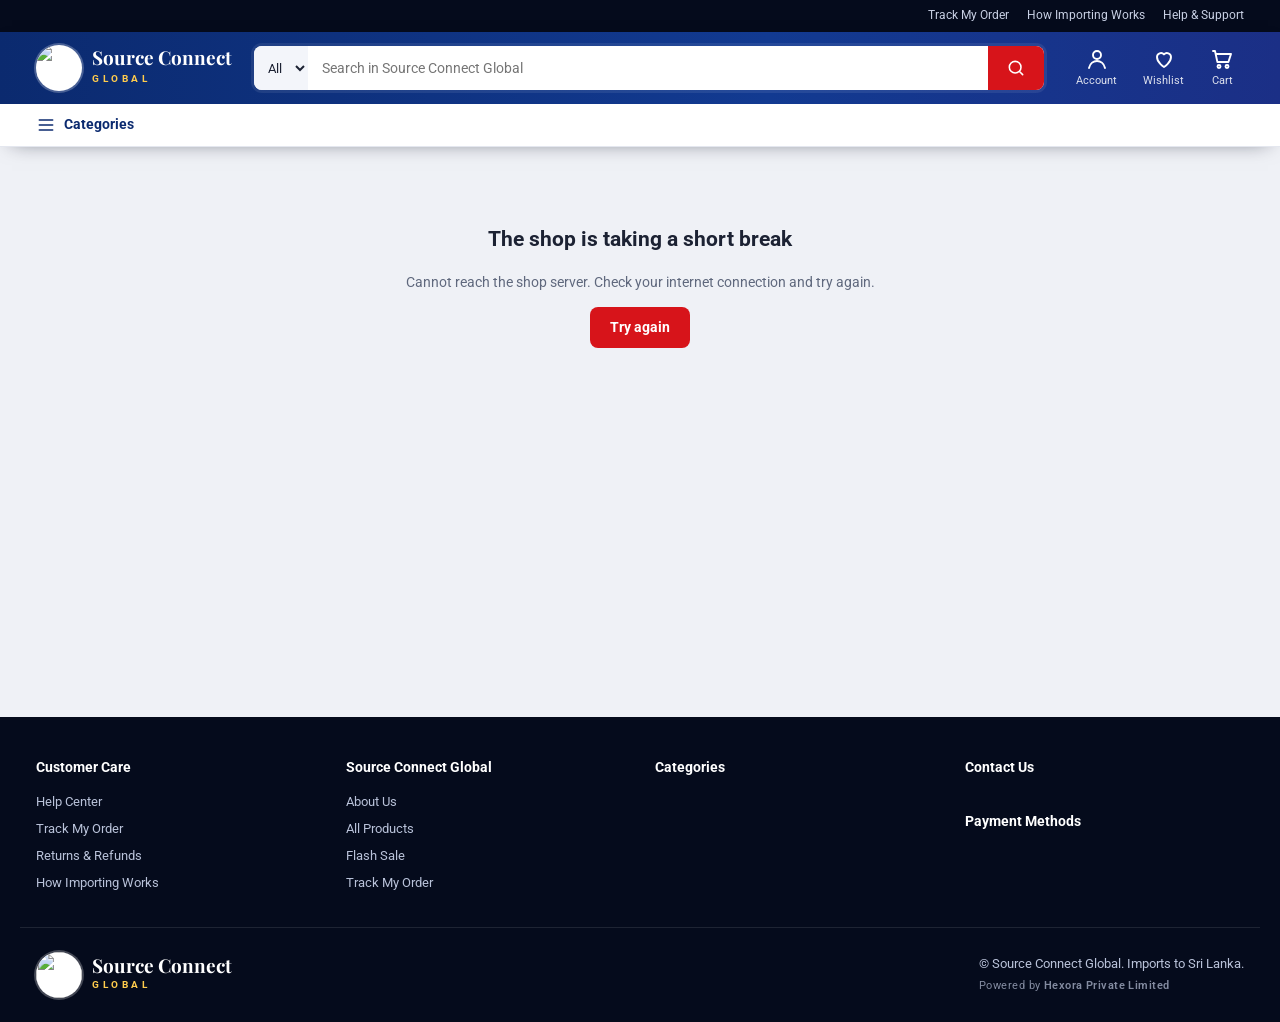
==== commit 5f5b0d3d: "Security: strict Content-Security-Policy; no inline scripts; attack (XSS) test in the browser suite " ====
--- a/index.html
+++ b/index.html
@@ -11,24 +11,7 @@
   <link rel="preconnect" href="https://fonts.gstatic.com" crossorigin>
   <link href="https://fonts.googleapis.com/css2?family=Roboto:wght@400;500;700;900&family=Playfair+Display:ital,wght@0,700;0,800;0,900;1,800&display=swap" rel="stylesheet">
   <link rel="stylesheet" href="css/style.css">
-  <script>
-    /* Decide before the page paints whether the welcome intro plays (see js/intro.js). */
-    (function () {
-      try {
-        if (/[?&]preview=1/.test(location.search)) return;
-        var force = /[?&]intro=1/.test(location.search);
-        var d = JSON.parse(localStorage.getItem('scg_db_v2') || 'null');
-        var w = (d && d.settings && d.settings.welcome) || { on: true, mode: 'session' };
-        var seen = w.mode === 'first' ? localStorage.getItem('scg_intro_seen') : sessionStorage.getItem('scg_intro_seen');
-        if (force || (w.on !== false && w.mode !== 'off' && (w.mode === 'visit' || !seen))) {
-          document.documentElement.classList.add('intro-on', 'intro-wait');
-          var l = document.createElement('link'); l.rel = 'preload'; l.as = 'image'; l.href = 'assets/intro-emblem.webp?v=1'; document.head.appendChild(l);
-          /* Safety net: if the shop cannot start (no connection, server down), never leave the visitor on the dark cover. */
-          setTimeout(function () { if (!document.querySelector('.intro')) document.documentElement.classList.remove('intro-on', 'intro-wait'); }, 15000);
-        }
-      } catch (e) {}
-    })();
-  </script>
+  <script src="js/boot.js"></script>
 </head>
 <body>
   <div class="progress" id="progress"></div>
--- a/css/style.css
+++ b/css/style.css
@@ -365,6 +365,25 @@
 .rbars div { display: grid; grid-template-columns: 30px 1fr 40px; gap: 8px; align-items: center; }
 .rbars i { height: 8px; border-radius: 4px; background: #eef0f5; overflow: hidden; display: block; }
 .rbars i em { display: block; height: 100%; background: #f5a524; }
+.rbars button { display: grid; grid-template-columns: 30px 1fr 40px; gap: 8px; align-items: center; background: none; border: 0; padding: 2px 4px; margin: 0 -4px; font: inherit; color: inherit; cursor: pointer; border-radius: 6px; text-align: left; }
+.rbars button:hover, .rbars button.on { background: #f3f5fa; }
+.rev-filter { display: flex; gap: 10px; align-items: center; margin: 18px 0 4px; font-size: 13px; color: var(--muted); }
+.rev { padding: 14px 0; border-top: 1px solid var(--line, #e6e8ef); }
+.rev-top { display: flex; flex-wrap: wrap; align-items: center; gap: 8px; }
+.rev-top .stars svg { width: 13px; height: 13px; }
+.rev-ok { font-size: 11px; color: #15803d; font-weight: 600; }
+.rev-meta { display: block; margin-top: 2px; color: var(--muted); font-size: 12px; }
+.rev-text { margin: 8px 0 0; white-space: pre-line; overflow-wrap: anywhere; }
+.rev-reply { margin-top: 10px; padding: 10px 12px; background: #f3f5fa; border-radius: 8px; font-size: 13px; }
+.rev-reply p { margin: 4px 0 0; white-space: pre-line; overflow-wrap: anywhere; }
+.rev-form { display: grid; gap: 8px; padding: 14px 0; border-top: 1px solid var(--line, #e6e8ef); }
+.rev-form textarea { width: 100%; box-sizing: border-box; font: inherit; padding: 10px 12px; border: 1px solid #d7dbe5; border-radius: 8px; resize: vertical; }
+.rev-form .btn { justify-self: start; }
+.star-pick { display: flex; gap: 4px; }
+.star-pick button { width: 40px; height: 40px; display: grid; place-items: center; background: none; border: 0; padding: 0; cursor: pointer; color: #d7dbe5; border-radius: 8px; }
+.star-pick button.on { color: #f5a524; }
+.star-pick button:focus-visible { outline: 2px solid var(--navy); }
+.star-pick svg { width: 30px; height: 30px; fill: currentColor; }
 
 /* ---------- Cart / checkout ---------- */
 .cart-wrap { display: grid; grid-template-columns: minmax(0, 1fr) 340px; gap: 14px; align-items: start; }
@@ -755,3 +774,45 @@
 
 /* touch screens: tick boxes in the cart are big enough to hit */
 @media (pointer: coarse) { .cart-row input[type=checkbox] { width: 24px; height: 24px; } }
+
+/* profile photo + reviews panel */
+.avatar.has-photo { background: #eef0f5; overflow: hidden; }
+.avatar.has-photo img { width: 100%; height: 100%; object-fit: cover; display: block; }
+.photo-pick { display: flex; gap: 14px; align-items: center; }
+.pp-prev { width: 64px; height: 64px; flex: none; border-radius: 50%; overflow: hidden; display: grid; place-items: center; background: #eef0f5; color: #9aa3b5; }
+.pp-prev img { width: 100%; height: 100%; object-fit: cover; }
+.pp-prev svg { width: 30px; height: 30px; fill: none; stroke: currentColor; stroke-width: 1.6; }
+.pp-btn { margin-top: 6px; cursor: pointer; }
+.pp-err { color: var(--red); font-size: 12px; margin-top: 4px; }
+.rev-panel { margin-top: 14px; padding: 18px 20px; }
+.rev-panel h2 { margin: 0 0 14px; font-size: 18px; }
+.rev-top .avatar { width: 36px; height: 36px; font-size: 13px; }
+.rev-top { flex-wrap: nowrap; }
+.rev-who { display: grid; gap: 3px; min-width: 0; }
+.rev-who b { margin-right: 8px; }
+.rev-jump { display: contents; color: inherit; }
+.ao-actions { display: flex; gap: 10px; align-items: center; flex-wrap: wrap; }
+.ao-rev { border-top: 1px dashed #e0e3ea; margin-top: 10px; }
+
+/* return / refund requests */
+.ret-req { border: 1px solid #e3e6ee; border-radius: 10px; padding: 12px 14px; margin: 8px 0; }
+.ret-req-top { display: flex; flex-wrap: wrap; gap: 8px; align-items: center; justify-content: space-between; }
+.ret-st { font-size: 12px; font-weight: 700; padding: 3px 9px; border-radius: 999px; background: #eef2ff; color: var(--navy); }
+.ret-st.rejected, .ret-st.cancelled { background: #f3f4f6; color: #6b7280; }
+.ret-st.refunded, .ret-st.replaced { background: #dcfce7; color: #15803d; }
+.ret-items { margin: 6px 0 0; padding-left: 18px; font-size: 14px; }
+.ret-ok { margin: 6px 0 0; color: #15803d; font-weight: 700; }
+.ret-form { margin-top: 6px; }
+.ret-item { display: flex; align-items: center; gap: 10px; padding: 8px 0; border-bottom: 1px dashed #e3e6ee; }
+.ret-item span { flex: 1; min-width: 0; overflow-wrap: anywhere; }
+.ret-item select { width: auto; }
+.ret-bank-grid { display: grid; grid-template-columns: repeat(2, minmax(0, 1fr)); gap: 10px; margin-top: 6px; }
+@media (max-width: 560px) { .ret-bank-grid { grid-template-columns: 1fr; } }
+.ret-thumbs { display: flex; gap: 8px; margin-top: 8px; flex-wrap: wrap; }
+.ret-thumbs img { width: 64px; height: 64px; object-fit: cover; border-radius: 8px; }
+.ret-form .btn { justify-self: start; }
+.ret-form label.ret-item { display: flex; align-items: center; gap: 10px; font-size: 14px; color: var(--text); }
+.ret-form label.ret-item input[type=checkbox], .ret-form label.chk input[type=radio] { width: 18px; height: 18px; padding: 0; flex: none; margin: 0; accent-color: var(--navy); }
+.ret-form label.ret-item select { width: auto; flex: none; padding: 6px 10px; }
+.ret-form label.chk { display: inline-flex; align-items: center; gap: 8px; margin: 8px 18px 0 0; font-size: 14px; color: var(--text); }
+.ret-form input[type=file] { padding: 8px; }
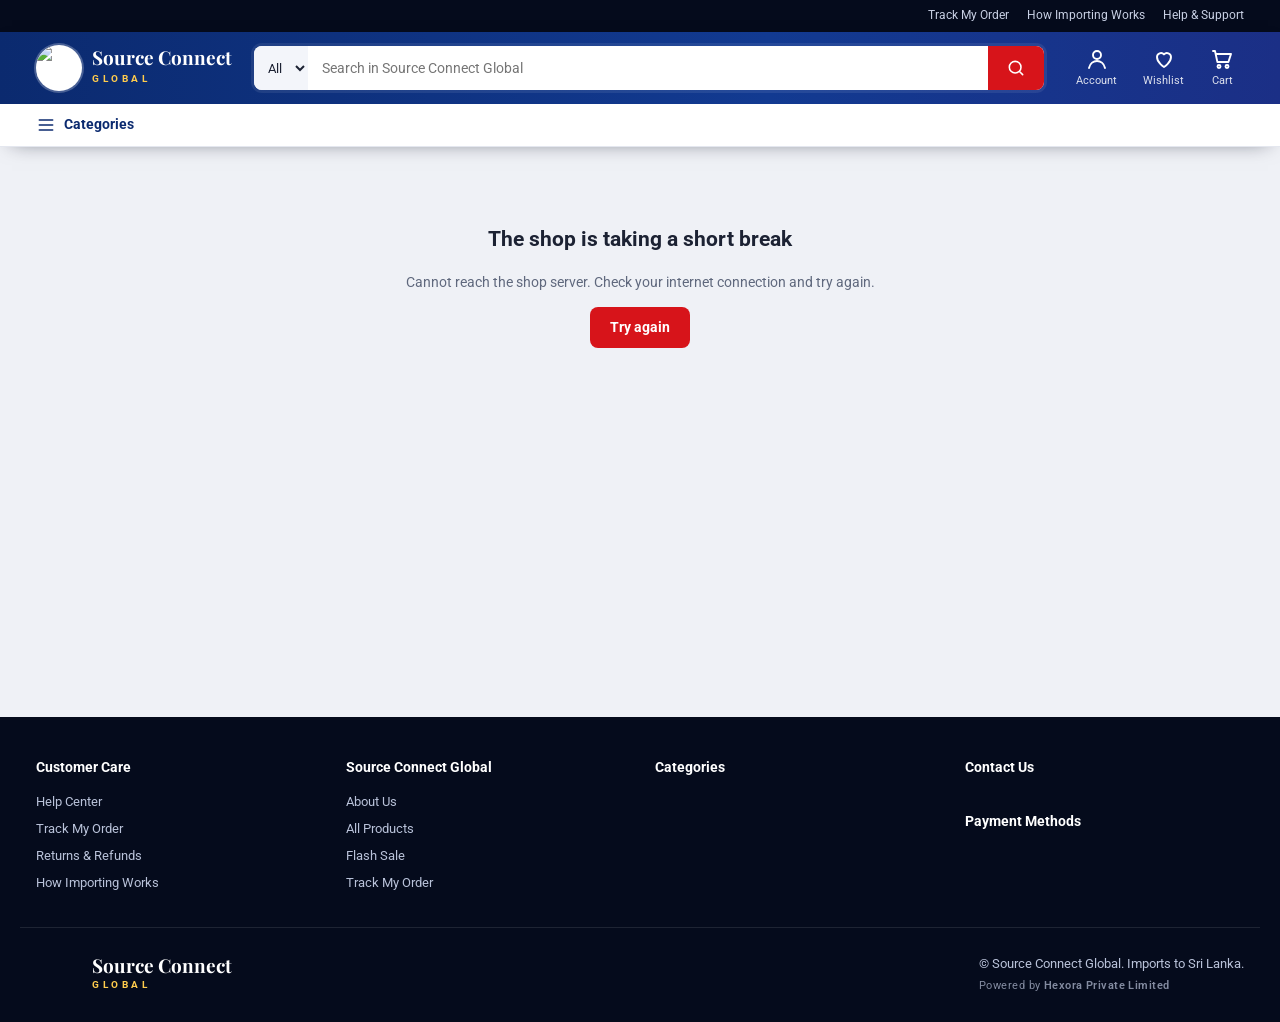
==== commit 623384e6: "Bot protection (Cloudflare Turnstile) ready: switches on with a site key - js/captcha.js: invisible-" ====
--- a/index.html
+++ b/index.html
@@ -121,6 +121,7 @@
 
   <script src="js/config.js"></script>
   <script src="js/store.js"></script>
+  <script src="js/captcha.js"></script>
   <script src="js/supabase-backend.js"></script>
   <script src="js/api.js"></script>
   <script src="js/globe-data.js"></script>
--- a/css/style.css
+++ b/css/style.css
@@ -816,3 +816,4 @@
 .ret-form label.ret-item select { width: auto; flex: none; padding: 6px 10px; }
 .ret-form label.chk { display: inline-flex; align-items: center; gap: 8px; margin: 8px 18px 0 0; font-size: 14px; color: var(--text); }
 .ret-form input[type=file] { padding: 8px; }
+.captcha-box { position: fixed; left: 50%; bottom: 16px; transform: translateX(-50%); z-index: 400; }
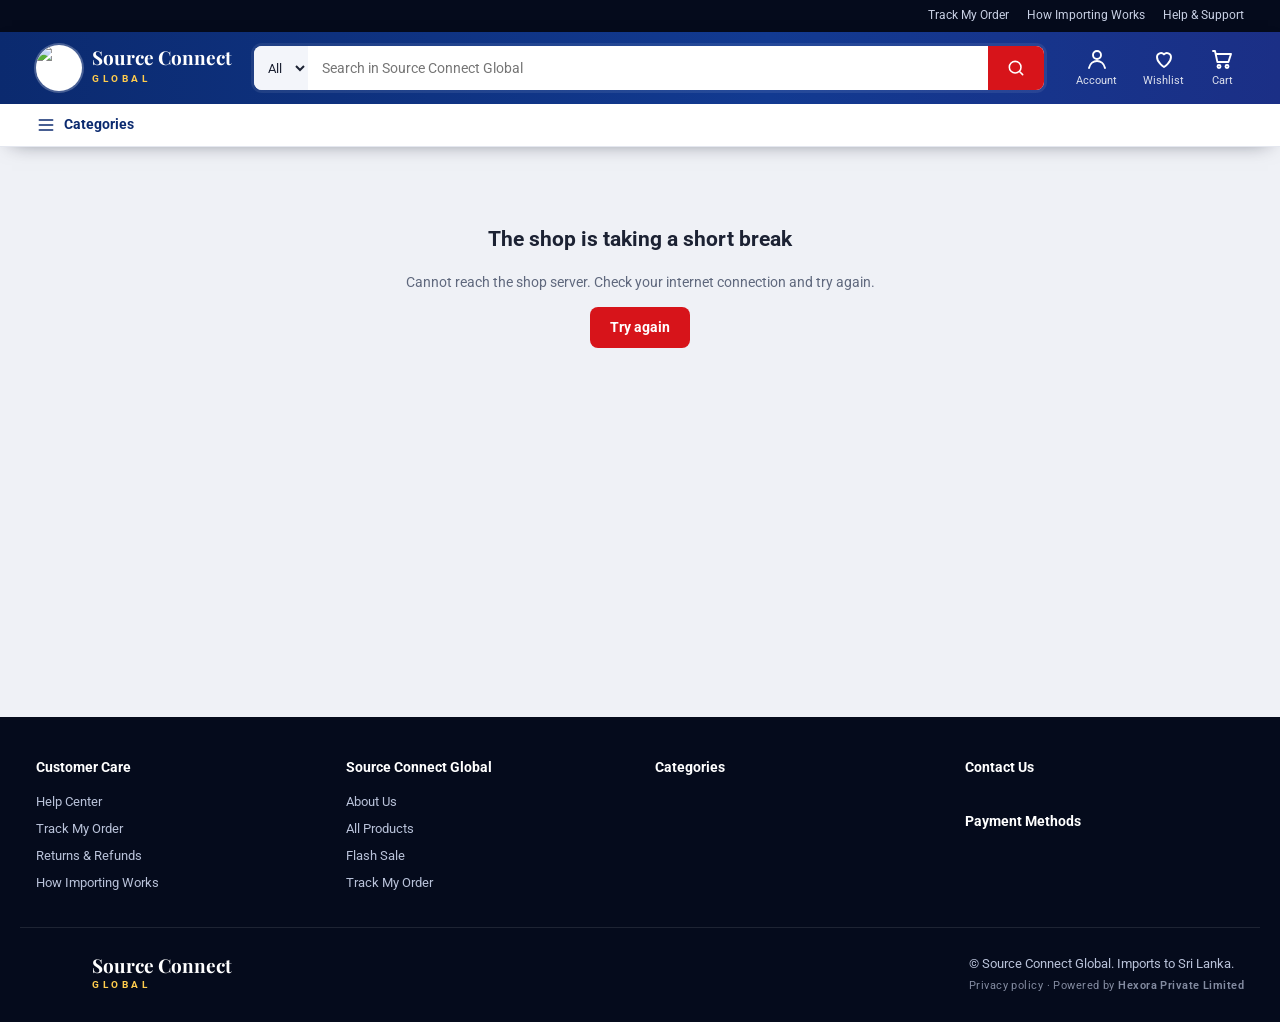
==== commit d315da88: "Privacy policy page (needed by Google for 'Continue with Google'), linked in the footer Co-Authored-" ====
--- a/index.html
+++ b/index.html
@@ -103,7 +103,7 @@
     </div>
     <div class="wrap footer-bottom">
       <a href="#" class="logo light"><img src="assets/logo-sm.jpg?v=1829ee97" alt=""><span><b>Source Connect</b><small>GLOBAL</small></span></a>
-      <span class="ft-copy">© <span id="year"></span> Source Connect Global. Imports to Sri Lanka.<small class="powered">Powered by <b>Hexora Private Limited</b></small></span>
+      <span class="ft-copy">© <span id="year"></span> Source Connect Global. Imports to Sri Lanka.<small class="powered"><a href="privacy.html" style="color:inherit">Privacy policy</a> · Powered by <b>Hexora Private Limited</b></small></span>
     </div>
   </footer>
 
--- a/css/style.css
+++ b/css/style.css
@@ -817,3 +817,14 @@
 .ret-form label.chk { display: inline-flex; align-items: center; gap: 8px; margin: 8px 18px 0 0; font-size: 14px; color: var(--text); }
 .ret-form input[type=file] { padding: 8px; }
 .captcha-box { position: fixed; left: 50%; bottom: 16px; transform: translateX(-50%); z-index: 400; }
+.captcha-box.need::before { content: 'Tick the box to continue'; display: block; margin-bottom: 6px; padding: 5px 10px; border-radius: 6px; background: rgba(5,11,28,.85); color: #fff; font-size: 13px; text-align: center; }
+
+/* "Continue with Google" on the account page */
+.g-slot { display: grid; gap: 10px; }
+.g-slot[hidden] { display: none; }
+.g-btn { display: flex; align-items: center; justify-content: center; gap: 10px; width: 100%; padding: 11px 20px; border-radius: 8px; background: #fff; color: #1f1f1f; border: 1px solid #747775; font: inherit; font-weight: 600; font-size: 14px; cursor: pointer; }
+.g-btn:hover { background: #f6f8fc; }
+.g-btn:disabled { opacity: .6; cursor: wait; }
+.g-btn svg { flex: none; }
+.g-or { display: flex; align-items: center; gap: 10px; color: var(--muted); font-size: 13px; }
+.g-or::before, .g-or::after { content: ""; flex: 1; border-top: 1px solid var(--line, #e5e7eb); }
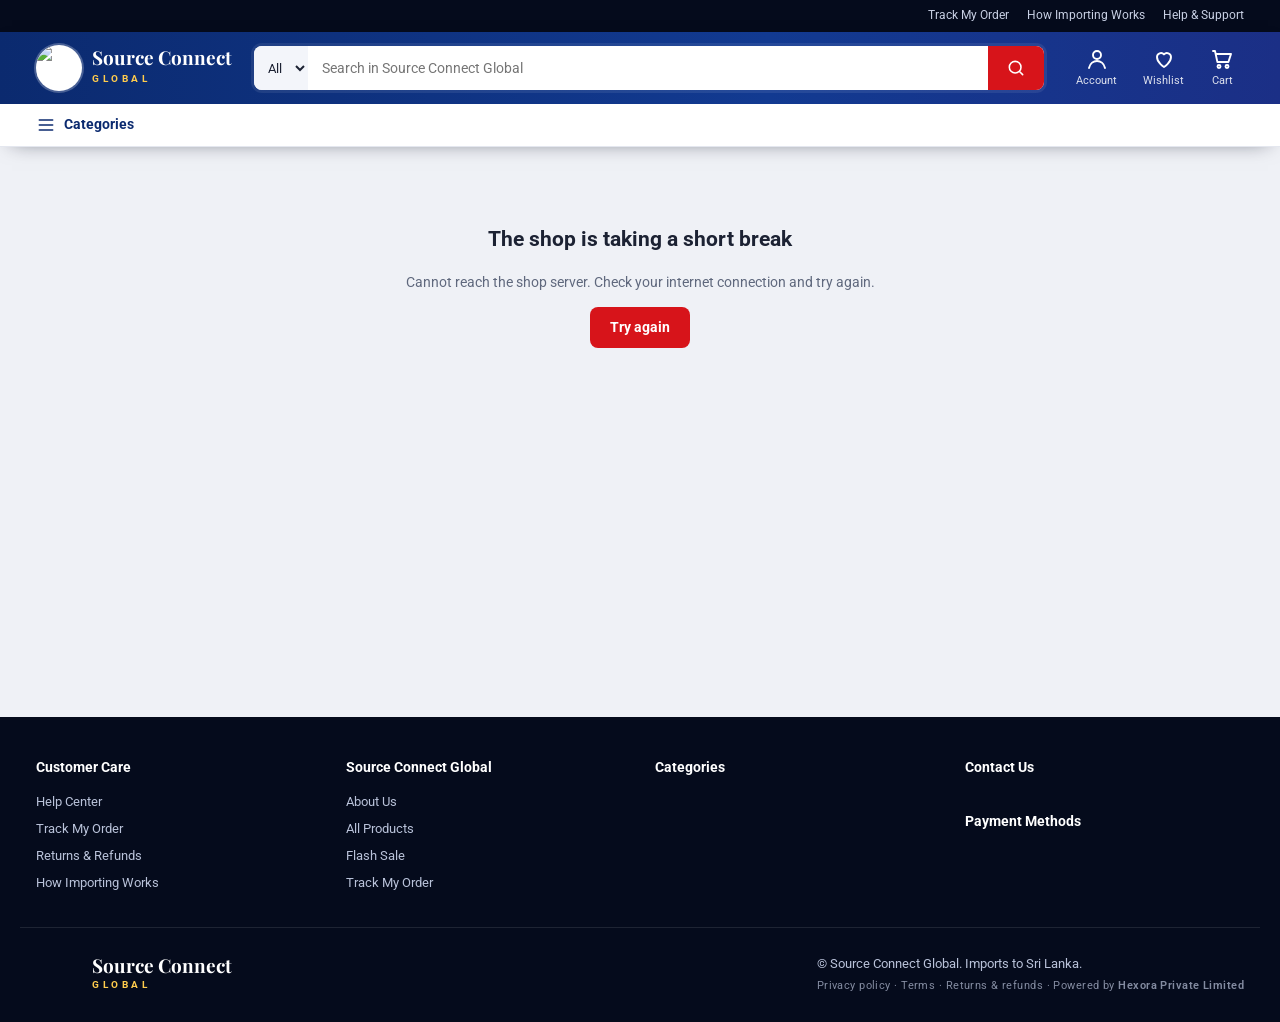
==== commit 8760520a: "Terms & Conditions and Return & Refund Policy pages (PayHere needs them), linked from the footer and" ====
--- a/index.html
+++ b/index.html
@@ -103,7 +103,7 @@
     </div>
     <div class="wrap footer-bottom">
       <a href="#" class="logo light"><img src="assets/logo-sm.jpg?v=1829ee97" alt=""><span><b>Source Connect</b><small>GLOBAL</small></span></a>
-      <span class="ft-copy">© <span id="year"></span> Source Connect Global. Imports to Sri Lanka.<small class="powered"><a href="privacy.html" style="color:inherit">Privacy policy</a> · Powered by <b>Hexora Private Limited</b></small></span>
+      <span class="ft-copy">© <span id="year"></span> Source Connect Global. Imports to Sri Lanka.<small class="powered"><a href="privacy" style="color:inherit">Privacy policy</a> · <a href="terms" style="color:inherit">Terms</a> · <a href="returns" style="color:inherit">Returns &amp; refunds</a> · Powered by <b>Hexora Private Limited</b></small></span>
     </div>
   </footer>
 
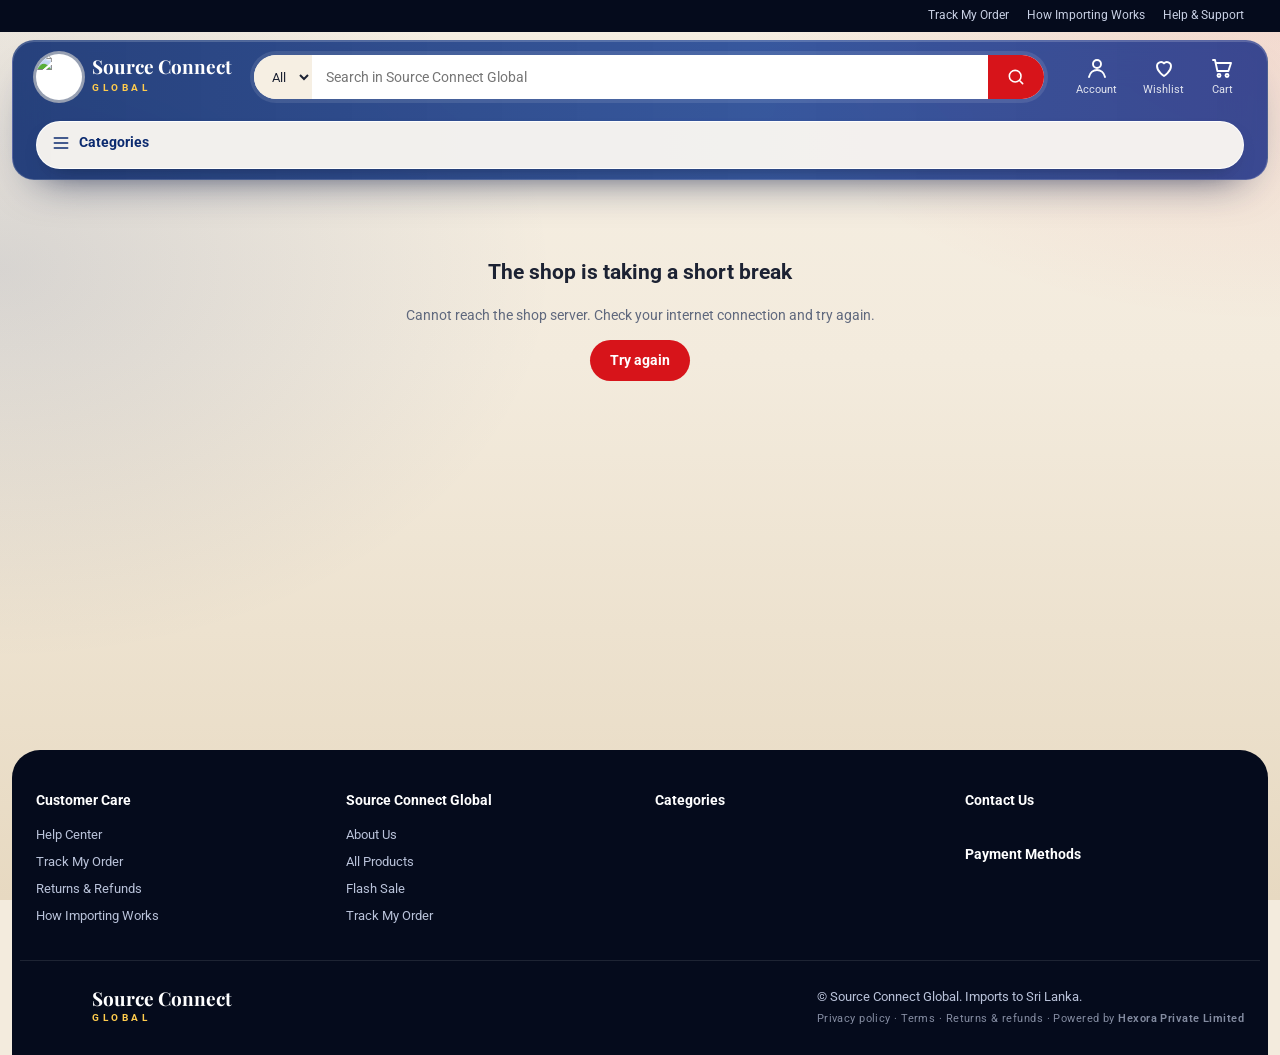
==== commit 4ead83f9: "Design: cream harbour glass for the whole shop and the Seller Center - Shop (css/site-glass.css on t" ====
--- a/index.html
+++ b/index.html
@@ -11,6 +11,7 @@
   <link rel="preconnect" href="https://fonts.gstatic.com" crossorigin>
   <link href="https://fonts.googleapis.com/css2?family=Roboto:wght@400;500;700;900&family=Playfair+Display:ital,wght@0,700;0,800;0,900;1,800&display=swap" rel="stylesheet">
   <link rel="stylesheet" href="css/style.css">
+  <link rel="stylesheet" href="css/site-glass.css">
   <script src="js/boot.js"></script>
 </head>
 <body>
--- a/css/style.css
+++ b/css/style.css
@@ -828,3 +828,32 @@
 .g-btn svg { flex: none; }
 .g-or { display: flex; align-items: center; gap: 10px; color: var(--muted); font-size: 13px; }
 .g-or::before, .g-or::after { content: ""; flex: 1; border-top: 1px solid var(--line, #e5e7eb); }
+
+/* My account (signed-in): a profile card — banner, photo on the edge, four order numbers */
+.acct-hero { display: block; padding: 0; overflow: hidden; border-radius: 22px; }
+.acct-banner { height: 104px; background:
+  radial-gradient(120% 140% at 92% 0%, rgba(215,20,26,.55), transparent 55%),
+  radial-gradient(90% 120% at 10% 110%, rgba(56,110,230,.55), transparent 60%),
+  linear-gradient(120deg, #0b2a6f, #133a8e 55%, #0b2a6f); position: relative; }
+/* faint shipping-lane arcs: the import route this shop is about */
+.acct-banner::after { content: ""; position: absolute; inset: 0; opacity: .35; background:
+  radial-gradient(closest-side, transparent 96%, rgba(255,255,255,.55) 97%, transparent 99%) 70% 160% / 520px 300px no-repeat,
+  radial-gradient(closest-side, transparent 96%, rgba(255,255,255,.35) 97%, transparent 99%) 78% 190% / 760px 360px no-repeat; }
+.acct-id { display: flex; align-items: flex-start; gap: 16px; padding: 0 22px; margin-top: -40px; position: relative; flex-wrap: wrap; }
+.acct-hero .avatar { width: 84px; height: 84px; font-size: 28px; box-shadow: 0 0 0 4px #fff, 0 14px 28px -14px rgba(11,42,111,.6); }
+.acct-who { padding-top: 48px; min-width: 0; flex: 1 1 200px; }   /* the name always sits below the banner */
+.acct-who h2 { margin: 0; font-size: 22px; }
+.acct-who small { color: var(--muted); overflow-wrap: anywhere; }
+.acct-edit { margin-left: auto; margin-top: 52px; border-radius: 999px; }
+.acct-kpis { display: grid; grid-template-columns: repeat(4, minmax(0, 1fr)); gap: 10px; padding: 16px 22px 20px; }
+.acct-kpis > div { border: 1px solid var(--line); border-radius: 16px; padding: 12px 14px; background: linear-gradient(180deg, #fff, #f7f9fd); }
+.acct-kpis small { display: block; color: var(--muted); font-size: 12px; }
+.acct-kpis b { display: block; margin-top: 2px; font-size: 22px; color: var(--navy); font-variant-numeric: tabular-nums; }
+@media (max-width: 560px) {
+  .acct-banner { height: 84px; }
+  .acct-id { padding: 0 16px; margin-top: -34px; }
+  .acct-hero .avatar { width: 70px; height: 70px; font-size: 24px; }
+  .acct-who { padding-top: 40px; }
+  .acct-edit { margin: 0; }
+  .acct-kpis { grid-template-columns: repeat(2, minmax(0, 1fr)); padding: 14px 16px 16px; }
+}
--- a/css/site-glass.css
+++ b/css/site-glass.css
@@ -0,0 +1,120 @@
+/* =========================================================
+   Source Connect Global — "cream harbour glass"
+   Loaded after style.css. It changes only the look: colour, depth and shape. Layout, sizes and behaviour stay in
+   style.css, so taking this file away gives back the earlier look exactly.
+   - The page sits on the cream of the logo, lit by a soft navy and a soft red glow.
+   - The header floats as a navy glass bar (from the "glassy navbar" reference); the category row is a frosted pill
+     and the categories menu a frosted panel.
+   - Cards and panels are frosted white on cream. Blur is used only on the few layers that float over moving content
+     (header, menus, drawer, phone bar), so long product grids stay fast on phones.
+   ========================================================= */
+:root {
+  --cream: #f3ebdd;           /* the logo's cream */
+  --sand: #e7d9c1;
+  --bg: var(--cream);
+  --card: rgba(255, 255, 255, .78);
+  --line: rgba(110, 86, 52, .16);
+  --glass-edge: rgba(255, 255, 255, .85);
+  --warm-shadow: 0 1px 0 rgba(255, 255, 255, .95) inset, 0 16px 34px -24px rgba(74, 52, 20, .45);
+  --radius: 16px;
+}
+
+body {
+  background-color: var(--cream);
+  background-image:
+    radial-gradient(70vw 60vh at 100% 0%, rgba(215, 20, 26, .10), transparent 60%),
+    radial-gradient(70vw 70vh at 0% 30%, rgba(11, 42, 111, .12), transparent 62%),
+    linear-gradient(180deg, #f6efe3 0%, var(--cream) 40%, var(--sand) 100%);
+  background-attachment: fixed;
+}
+
+/* ---------- header: a floating navy glass bar ---------- */
+.header {
+  top: 8px; margin: 8px 12px 0; border-radius: 22px;
+  background: linear-gradient(90deg, rgba(11, 42, 111, .88), rgba(18, 58, 145, .84) 60%, rgba(27, 47, 134, .86));
+  -webkit-backdrop-filter: blur(18px) saturate(150%); backdrop-filter: blur(18px) saturate(150%);
+  border: 1px solid rgba(255, 255, 255, .16);
+  box-shadow: 0 1px 0 rgba(255, 255, 255, .18) inset, 0 22px 44px -26px rgba(11, 26, 70, .75);
+}
+.logo img { box-shadow: 0 0 0 3px rgba(243, 235, 221, .55); }
+.search { border-radius: 999px; overflow: visible; box-shadow: 0 0 0 4px rgba(255, 255, 255, .10); }
+.search select { border-radius: 999px 0 0 999px; background: #f6efe3; padding-left: 14px; }
+.search > button { border-radius: 0 999px 999px 0; }
+.suggest { border-radius: 18px; background: rgba(255, 255, 255, .92); -webkit-backdrop-filter: blur(16px); backdrop-filter: blur(16px); border: 1px solid var(--glass-edge); }
+.hbtn { border-radius: 14px; }
+.hbtn:hover { background: rgba(255, 255, 255, .14); }
+
+/* ---------- the category row (inside the header): a cream pill ---------- */
+.navbar { background: transparent; border-bottom: 0; }
+.navbar-inner {
+  margin-top: 8px; border-radius: 999px; padding-left: 10px; padding-right: 10px; height: 48px;
+  background: rgba(255, 251, 244, .94);       /* a cream-white pill inside the navy bar */
+  border: 1px solid rgba(255, 255, 255, .9); box-shadow: 0 10px 24px -16px rgba(5, 11, 28, .7);
+  width: calc(100% - 32px); max-width: 1208px; margin-bottom: 10px;
+}
+.navbar a { height: 36px; border-bottom: 0; border-radius: 999px; padding: 0 14px; }
+.navbar a:hover { background: rgba(11, 42, 111, .07); color: var(--navy); }
+.navbar a.on { background: var(--navy); color: #fff; }
+.navbar a.hot:hover { background: rgba(215, 20, 26, .08); color: var(--red); }
+.cats-btn { padding-left: 4px; }
+/* the categories menu: a frosted panel */
+.cats-menu {
+  border-radius: 20px; padding: 8px;
+  background: rgba(255, 255, 255, .86);
+  -webkit-backdrop-filter: blur(20px) saturate(150%); backdrop-filter: blur(20px) saturate(150%);
+  border: 1px solid var(--glass-edge);
+  box-shadow: 0 30px 60px -24px rgba(40, 28, 10, .45);
+}
+.cats-menu a { border-radius: 12px; }
+
+/* ---------- surfaces ---------- */
+.panel { background: var(--card); border: 1px solid var(--glass-edge); box-shadow: var(--warm-shadow); border-radius: 20px; }
+.card { background: rgba(255, 255, 255, .84); border: 1px solid var(--glass-edge); border-radius: 18px; box-shadow: var(--warm-shadow); }
+.card:hover { box-shadow: 0 1px 0 #fff inset, 0 24px 40px -22px rgba(74, 52, 20, .55); }
+.card .media { background: radial-gradient(circle at 50% 40%, #fff 0%, color-mix(in srgb, var(--c, #e7d9c1) 12%, #f7f1e6) 78%); }
+.card .tag-off, .card .tag-new { border-radius: 999px; padding: 2px 8px; }
+
+/* ---------- buttons and fields: rounded, the shop red stays the main action ---------- */
+.btn { border-radius: 999px; }
+.btn.line { background: rgba(255, 255, 255, .8); }
+input:not([type=checkbox]):not([type=radio]):not([type=range]), select, textarea { border-radius: 12px; }
+.search input, .search select { border-radius: 0; }
+.search select { border-radius: 999px 0 0 999px; }
+
+/* ---------- side drawer (phones): frosted ---------- */
+.drawer { background: rgba(250, 246, 239, .94); -webkit-backdrop-filter: blur(20px); backdrop-filter: blur(20px); border-radius: 0 24px 24px 0; }
+.drawer-head { border-radius: 0 24px 0 0; }
+
+/* ---------- messages ---------- */
+.toast { border-radius: 999px; background: rgba(10, 20, 48, .92); -webkit-backdrop-filter: blur(12px); backdrop-filter: blur(12px); }
+
+/* ---------- footer: the ink band, with rounded top corners ---------- */
+.footer { border-radius: 28px 28px 0 0; margin-left: 12px; margin-right: 12px; }
+
+/* ---------- phones ---------- */
+@media (max-width: 680px) {
+  .header { margin: 6px 8px 0; top: 6px; border-radius: 20px; }
+  .navbar-inner { width: calc(100% - 16px); }
+  .footer { margin-left: 0; margin-right: 0; border-radius: 24px 24px 0 0; }
+  /* the quick bar floats as a frosted pill */
+  body { padding-bottom: calc(80px + env(safe-area-inset-bottom, 0px)); }
+  .bottom-nav {
+    left: 10px; right: 10px; bottom: calc(10px + env(safe-area-inset-bottom, 0px)); padding-bottom: 0;
+    border-radius: 22px; border: 1px solid var(--glass-edge);
+    background: rgba(255, 255, 255, .86);
+    -webkit-backdrop-filter: blur(18px) saturate(160%); backdrop-filter: blur(18px) saturate(160%);
+    box-shadow: 0 18px 40px -18px rgba(40, 28, 10, .5);
+  }
+  .bottom-nav a { color: #3e4659; }   /* dark enough to read on frosted glass over any page colour (AA) */
+  .bottom-nav a.on { color: #c01116; }
+  .to-top { bottom: calc(92px + env(safe-area-inset-bottom, 0px)); }
+  .toast { bottom: calc(94px + env(safe-area-inset-bottom, 0px)); }
+  html { scroll-padding-bottom: calc(92px + env(safe-area-inset-bottom, 0px)); }
+}
+
+/* less transparency where the device asks for it */
+@media (prefers-reduced-transparency: reduce) {
+  .header, .navbar-inner, .cats-menu, .drawer, .bottom-nav, .suggest, .toast { -webkit-backdrop-filter: none; backdrop-filter: none; }
+  .header { background: var(--navy); }
+  .navbar-inner, .cats-menu, .bottom-nav, .suggest { background: #fff; }
+}
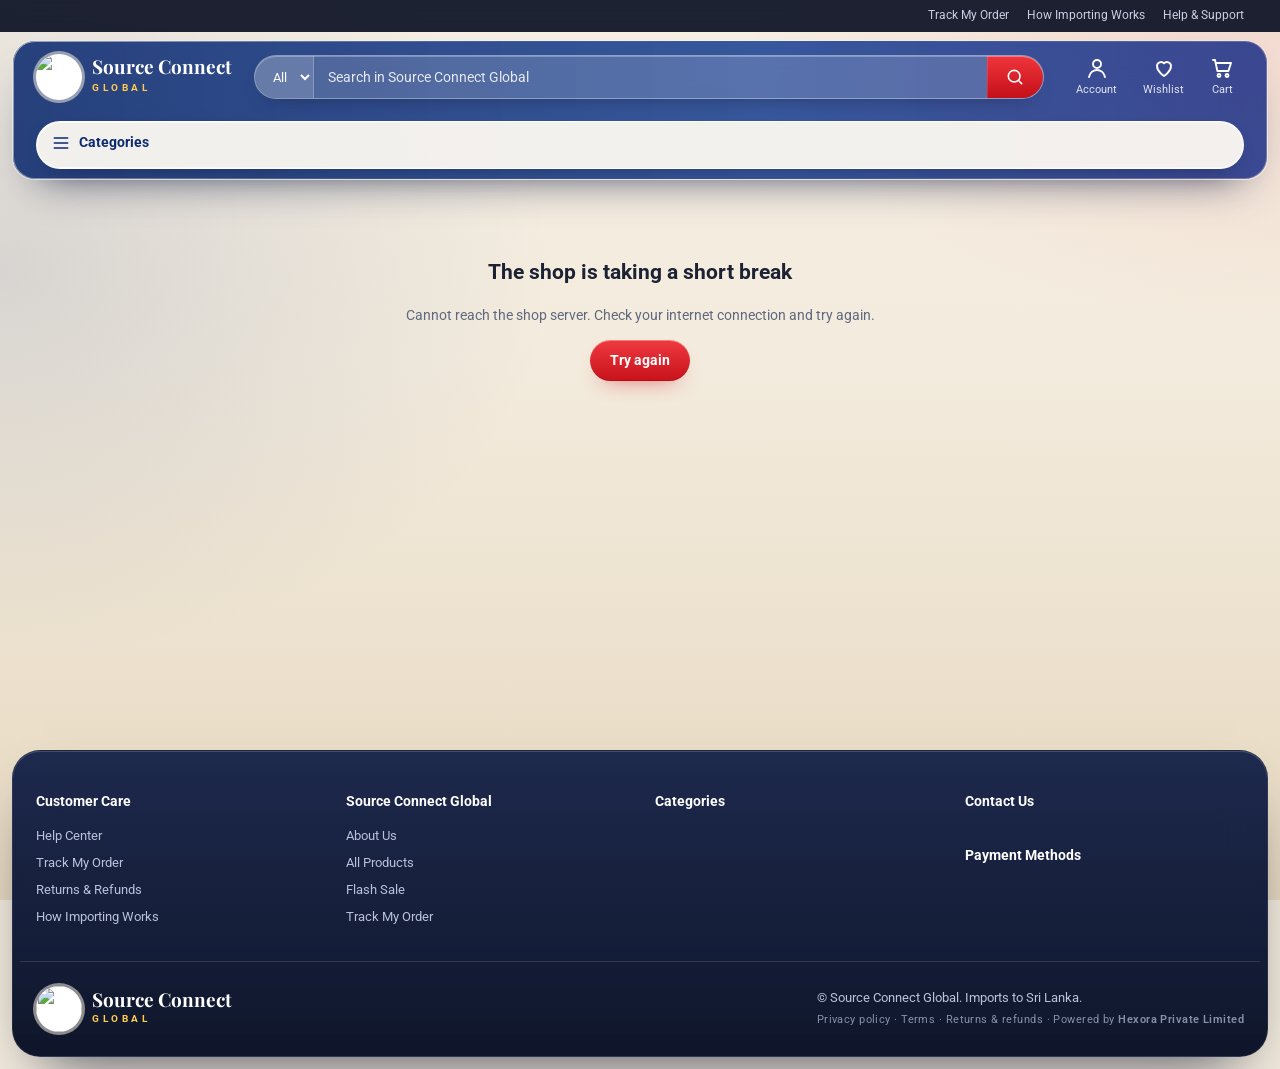
==== commit bb4def8f: "Motion and fixes: add-to-cart flight, delivery-truck checkout, heart pop, dashboard count-up, lining" ====
--- a/index.html
+++ b/index.html
@@ -129,6 +129,7 @@
   <script src="js/globe.js"></script>
   <script src="js/intro.js"></script>
   <script src="js/app.js"></script>
+  <script src="js/motion.js"></script>
   <script src="js/pw-toggle.js"></script>
   <script src="js/img-anim.js"></script>
 </body>
--- a/css/site-glass.css
+++ b/css/site-glass.css
@@ -31,10 +31,17 @@
 /* ---------- header: a floating navy glass bar ---------- */
 .header {
   top: 8px; margin: 8px 12px 0; border-radius: 22px;
+  background: transparent;
+  border: 1px solid rgba(255, 255, 255, .16);
+  box-shadow: 0 1px 0 rgba(255, 255, 255, .18) inset, 0 22px 44px -26px rgba(11, 26, 70, .75);
+}
+/* The glass (colour + blur) sits on a layer behind the header's content, not on the header itself. A blur on the
+   header would make it the "backdrop root" and the containing block of the menus inside it: the categories menu and
+   the search suggestions could then no longer blur the page behind them, and their fixed position would be shifted. */
+.header::before {
+  content: ""; position: absolute; inset: 0; z-index: -1; border-radius: inherit; pointer-events: none;
   background: linear-gradient(90deg, rgba(11, 42, 111, .88), rgba(18, 58, 145, .84) 60%, rgba(27, 47, 134, .86));
   -webkit-backdrop-filter: blur(18px) saturate(150%); backdrop-filter: blur(18px) saturate(150%);
-  border: 1px solid rgba(255, 255, 255, .16);
-  box-shadow: 0 1px 0 rgba(255, 255, 255, .18) inset, 0 22px 44px -26px rgba(11, 26, 70, .75);
 }
 .logo img { box-shadow: 0 0 0 3px rgba(243, 235, 221, .55); }
 .search { border-radius: 999px; overflow: visible; box-shadow: 0 0 0 4px rgba(255, 255, 255, .10); }
@@ -66,6 +73,20 @@
   box-shadow: 0 30px 60px -24px rgba(40, 28, 10, .45);
 }
 .cats-menu a { border-radius: 12px; }
+/* the categories menu is a wide glass panel ("glassy navbar" mega menu): tiles with the category picture */
+.cats-menu { width: min(760px, calc(100vw - 32px)); padding: 14px; }
+.cats-menu .catlist { display: grid; grid-template-columns: repeat(3, minmax(0, 1fr)); gap: 4px; }
+.cats-menu .catlist a { padding: 10px 12px; font-weight: 500; border-radius: 14px; }
+.cats-menu .catlist a::after { content: none; }
+.cats-menu .catlist a:hover, .cats-menu .catlist a:focus-visible { background: rgba(11, 42, 111, .06); color: var(--navy); padding-left: 12px; }
+.cats-menu .catlist .ci { width: 38px; height: 38px; border-radius: 12px; box-shadow: 0 1px 0 rgba(255, 255, 255, .9) inset; }
+.cats-menu .catlist .ci .pic { width: 28px; height: 28px; }
+.mega-foot { display: flex; flex-wrap: wrap; align-items: center; gap: 6px; margin-top: 10px; padding-top: 12px; border-top: 1px solid var(--line); }
+.mega-foot a { padding: 8px 14px; border-radius: 999px; font-size: 13px; font-weight: 500; color: var(--navy); }
+.mega-foot a:hover { background: rgba(11, 42, 111, .06); }
+.mega-foot .mega-cta { margin-left: auto; background: var(--ink); color: #fff; font-weight: 700; }
+.mega-foot .mega-cta:hover { background: var(--navy); }
+@media (max-width: 960px) { .cats-menu .catlist { grid-template-columns: repeat(2, minmax(0, 1fr)); } }
 
 /* ---------- surfaces ---------- */
 .panel { background: var(--card); border: 1px solid var(--glass-edge); box-shadow: var(--warm-shadow); border-radius: 20px; }
@@ -114,7 +135,201 @@
 
 /* less transparency where the device asks for it */
 @media (prefers-reduced-transparency: reduce) {
-  .header, .navbar-inner, .cats-menu, .drawer, .bottom-nav, .suggest, .toast { -webkit-backdrop-filter: none; backdrop-filter: none; }
-  .header { background: var(--navy); }
+  .header::before, .navbar-inner, .cats-menu, .drawer, .bottom-nav, .suggest, .toast { -webkit-backdrop-filter: none; backdrop-filter: none; }
+  .header::before { background: var(--navy); }
   .navbar-inner, .cats-menu, .bottom-nav, .suggest { background: #fff; }
 }
+
+/* =========================================================
+   Liquid Glass finish (UI UX Pro Max "liquid-glass" style + Apple's material rules):
+   glass is for navigation and controls, content stays on its own calm layer; every glass edge catches light
+   from the top-left (a specular rim); controls answer a press; opaque fallback when the device asks for it.
+   ========================================================= */
+.navbar-inner { position: relative; }
+.header::after, .navbar-inner::after, .cats-menu::after, .bottom-nav::after, .drawer::after {
+  content: ""; position: absolute; inset: 0; border-radius: inherit; padding: 1px; pointer-events: none; z-index: 1;
+  background: linear-gradient(135deg, rgba(255, 255, 255, .9), rgba(255, 255, 255, .18) 32%, rgba(255, 255, 255, 0) 58%, rgba(255, 255, 255, .5));
+  -webkit-mask: linear-gradient(#000 0 0) content-box, linear-gradient(#000 0 0); -webkit-mask-composite: xor;
+  mask: linear-gradient(#000 0 0) content-box exclude, linear-gradient(#000 0 0);
+}
+.header::after { background: linear-gradient(135deg, rgba(255, 255, 255, .55), rgba(255, 255, 255, .08) 35%, rgba(255, 255, 255, 0) 60%, rgba(255, 255, 255, .28)); }
+.drawer::after { position: fixed; top: 0; bottom: 0; left: 0; width: inherit; }
+
+/* a press is felt: controls dip slightly (transform only, so nothing around them moves) */
+.btn, .navbar a, .mega-foot a, .hbtn, .bottom-nav a, .heart, .add-mini button, .cats-menu .catlist a { transition: background-color .18s, color .18s, box-shadow .2s, transform .12s; }
+.btn:active:not(:disabled), .navbar a:active, .mega-foot a:active, .hbtn:active, .bottom-nav a:active, .add-mini button:active:not(:disabled), .cats-menu .catlist a:active { transform: scale(.97); }
+.mega-foot a { display: inline-flex; align-items: center; gap: 6px; }
+.mega-foot svg { width: 16px; height: 16px; color: var(--red); }
+
+/* touch screens: every control is at least 44 × 44 px (the skill's "touch & interaction" rule) */
+@media (pointer: coarse) {
+  .burger, .icon-btn { width: 44px; height: 44px; }
+  .hbtn { min-width: 44px; min-height: 44px; justify-content: center; }
+  .search { height: 46px; }   /* 44 px inside its 1 px glass edge */
+  .drawer .catlist a { min-height: 44px; }
+  .btn { min-height: 44px; }
+  .add-mini button { min-height: 44px; }
+  .heart::after { content: ""; position: absolute; inset: -6px; border-radius: 50%; }   /* 32px icon, 44px target */
+  input:not([type=checkbox]):not([type=radio]):not([type=range]):not([type=color]), select { min-height: 44px; }
+  .search input, .search select { min-height: 0; }
+  .logo { min-height: 44px; }
+  .pw-eye::after { content: ""; position: absolute; inset: -4px; border-radius: 12px; }   /* 36px icon, 44px target */
+}
+@media (prefers-reduced-motion: reduce) {
+  .btn:active, .navbar a:active, .mega-foot a:active, .hbtn:active, .bottom-nav a:active, .add-mini button:active, .cats-menu .catlist a:active { transform: none; }
+}
+@media (prefers-reduced-transparency: reduce) {
+  .header::after, .navbar-inner::after, .cats-menu::after, .bottom-nav::after, .drawer::after { display: none; }
+}
+
+/* =========================================================
+   Deep glass: the small parts too (fields, buttons, tiles, crumbs, drawer rows, footer).
+   UI UX Pro Max "glassmorphism" checklist: blur 10–20 px on surfaces, translucent white, a 1 px light edge,
+   a light reflection on top, depth by shadow; text contrast 4.5:1; 8 px+ between touch targets.
+   ========================================================= */
+:root {
+  --g-fill: linear-gradient(180deg, rgba(255, 255, 255, .66), rgba(255, 255, 255, .48));
+  --g-edge: rgba(255, 255, 255, .92);
+  --g-lift: inset 0 1px 0 rgba(255, 255, 255, .95), inset 0 -1px 0 rgba(110, 86, 52, .06), 0 10px 24px -18px rgba(74, 52, 20, .5);
+  --g-well: inset 0 1px 2px rgba(74, 52, 20, .10), 0 1px 0 rgba(255, 255, 255, .9);
+}
+
+/* surfaces: frosted (one blur per panel; product cards stay unblurred for speed) */
+.panel { background: linear-gradient(180deg, rgba(255, 255, 255, .70), rgba(255, 255, 255, .56)); -webkit-backdrop-filter: blur(16px) saturate(140%); backdrop-filter: blur(16px) saturate(140%); }
+.card { background: linear-gradient(180deg, rgba(255, 255, 255, .86), rgba(255, 255, 255, .74)); }
+
+/* fields: a glass well, brighter and ringed when in use */
+.form input, .form select, .form textarea, .filters input:not([type=checkbox]):not([type=radio]), .filters select, .listing select, input[type=email], input[type=password], input[type=tel], input[type=text]:not(#searchInput), input[type=number], textarea, select:not(#searchCat) {
+  background: var(--g-fill); border: 1px solid var(--g-edge); box-shadow: var(--g-well); color: var(--text);
+  transition: border-color .18s, box-shadow .2s, background-color .18s;
+}
+.form input:focus, .form select:focus, .form textarea:focus, input:focus:not(#searchInput), select:focus:not(#searchCat), textarea:focus {
+  background: rgba(255, 255, 255, .9); border-color: var(--navy); box-shadow: var(--g-well), 0 0 0 3px rgba(11, 42, 111, .16); outline: none;
+}
+::placeholder { color: #6b7385; opacity: 1; }
+
+/* the search in the header: clear glass on the navy bar */
+.search { background: rgba(255, 255, 255, .16); border: 1px solid rgba(255, 255, 255, .34); box-shadow: inset 0 1px 0 rgba(255, 255, 255, .28), 0 10px 22px -16px rgba(0, 0, 0, .6); }
+.search:focus-within { background: rgba(255, 255, 255, .24); border-color: rgba(255, 255, 255, .7); }
+.search input { color: #fff; }
+.search input::placeholder { color: rgba(255, 255, 255, .86); }
+.search select { background: rgba(255, 255, 255, .14); color: #fff; border-right: 1px solid rgba(255, 255, 255, .22); }
+.search select option { color: var(--text); background: #fff; }
+.search > button { background: linear-gradient(180deg, #f0353b, #c4101a); box-shadow: inset 0 1px 0 rgba(255, 255, 255, .35), inset 1px 0 0 rgba(255, 255, 255, .12); }
+.search > button:hover { background: linear-gradient(180deg, #ff4a50, #d7141a); }
+
+/* buttons: glossy glass — a light top edge, the colour below it */
+.btn { background: linear-gradient(180deg, #ef3a40, #c8111a); box-shadow: inset 0 1px 0 rgba(255, 255, 255, .34), inset 0 -1px 0 rgba(0, 0, 0, .12), 0 10px 22px -14px rgba(215, 20, 26, .85); }
+.btn:hover { background: linear-gradient(180deg, #ff474d, #d7141a); }
+.btn.navy { background: linear-gradient(180deg, #1d46a3, #0a2463); box-shadow: inset 0 1px 0 rgba(255, 255, 255, .26), inset 0 -1px 0 rgba(0, 0, 0, .18), 0 10px 22px -14px rgba(11, 42, 111, .9); }
+.btn.navy:hover { background: linear-gradient(180deg, #2552b8, #0b2a6f); }
+.btn.line { background: var(--g-fill); color: var(--navy); border: 1px solid rgba(11, 42, 111, .55); box-shadow: var(--g-lift); }
+.btn.line:hover { background: var(--navy); color: #fff; }
+.btn.ghost { background: rgba(255, 255, 255, .12); border: 1px solid rgba(255, 255, 255, .4); box-shadow: inset 0 1px 0 rgba(255, 255, 255, .3); -webkit-backdrop-filter: blur(10px); backdrop-filter: blur(10px); }
+.btn:disabled, .btn[disabled] { background: rgba(160, 160, 170, .5); box-shadow: none; }
+/* "Continue with Google": light frosted, keeping Google's grey outline */
+.g-btn { background: linear-gradient(180deg, rgba(255, 255, 255, .94), rgba(255, 255, 255, .8)); border-radius: 999px; box-shadow: var(--g-lift); }
+.g-btn:hover { background: #fff; }
+
+/* category tiles: separate glass tiles with air between them */
+.catgrid { gap: 10px; padding: 10px; }
+.catgrid .cat { border: 1px solid var(--g-edge); border-radius: 18px; background: var(--g-fill); box-shadow: var(--g-lift); }
+.catgrid .cat:hover { background: rgba(255, 255, 255, .86); box-shadow: inset 0 1px 0 #fff, 0 18px 30px -18px rgba(74, 52, 20, .6); }
+.cat .ci { box-shadow: inset 0 1px 0 rgba(255, 255, 255, .95), inset 0 -6px 12px -6px rgba(74, 52, 20, .18), 0 8px 16px -10px rgba(74, 52, 20, .45); }
+@media (max-width: 680px) { .catgrid { gap: 8px; padding: 8px; } }
+
+/* breadcrumbs: a small glass pill */
+.crumbs { width: fit-content; max-width: 100%; padding: 2px 12px; border-radius: 999px; background: rgba(255, 255, 255, .5); border: 1px solid var(--g-edge); box-shadow: var(--g-lift); color: #4e5668; }
+
+/* small controls */
+.qty { background: var(--g-fill); border: 1px solid var(--g-edge); border-radius: 999px; box-shadow: var(--g-lift); }
+.pay-opt { background: var(--g-fill); border: 1px solid var(--g-edge); border-radius: 14px; box-shadow: var(--g-lift); }
+.pay-opt:has(input:checked) { border-color: var(--navy); background: rgba(255, 255, 255, .9); box-shadow: var(--g-lift), 0 0 0 3px rgba(11, 42, 111, .14); }
+.empty { border-radius: 20px; }
+
+/* phone drawer: frosted rows */
+.drawer-head { background: linear-gradient(135deg, rgba(24, 64, 152, .96), rgba(8, 26, 72, .96)); box-shadow: inset 0 -1px 0 rgba(255, 255, 255, .14); }
+.drawer .catlist { padding: 6px 10px; display: grid; gap: 6px; }
+.drawer .catlist a { border-radius: 14px; background: var(--g-fill); border: 1px solid var(--g-edge); box-shadow: var(--g-lift); }
+.drawer .catlist a:hover { padding-left: 14px; background: rgba(255, 255, 255, .9); }
+#drawerLinks .catlist + .catlist { border-top: 0 !important; }
+
+/* the announcement strip and the footer: ink glass */
+.topbar { background: rgba(6, 12, 32, .9); -webkit-backdrop-filter: blur(12px); backdrop-filter: blur(12px); }
+.footer { margin: 30px 12px 12px; border-radius: 28px; background: linear-gradient(180deg, rgba(16, 30, 70, .94), rgba(7, 14, 36, .97)); -webkit-backdrop-filter: blur(18px) saturate(140%); backdrop-filter: blur(18px) saturate(140%); box-shadow: inset 0 1px 0 rgba(255, 255, 255, .16), 0 30px 60px -30px rgba(7, 14, 36, .8); border: 1px solid rgba(255, 255, 255, .08); }
+.footer-bottom { border-top-color: rgba(255, 255, 255, .12); }
+.pay span { background: rgba(255, 255, 255, .12); color: #fff; border: 1px solid rgba(255, 255, 255, .28); border-radius: 999px; padding: 5px 10px; box-shadow: inset 0 1px 0 rgba(255, 255, 255, .2); }
+@media (max-width: 680px) { .footer { margin: 24px 8px 8px; border-radius: 24px; } }
+
+@media (prefers-reduced-transparency: reduce) {
+  .panel, .footer, .topbar, .btn.ghost { -webkit-backdrop-filter: none; backdrop-filter: none; }
+  .panel { background: #fffdf9; }
+  .search { background: #1f3f8c; }
+}
+
+/* =========================================================
+   Numbers: lining figures everywhere. Playfair Display draws "old-style" digits by default (3, 4, 5, 7, 9 drop
+   below the line, 6 and 8 rise above it), which made prices and counts look uneven. "lnum" puts every digit on
+   the same line; it is inherited, and it combines with tabular-nums where that is set.
+   ========================================================= */
+body { font-feature-settings: "lnum" 1; }
+
+/* =========================================================
+   Motion (js/motion.js): one shared timing set; arrivals decelerate, departures accelerate.
+   ========================================================= */
+:root { --m-fast: .18s; --m-mid: .32s; --m-slow: .75s; --m-out: cubic-bezier(.22, 1, .36, 1); --m-in-out: cubic-bezier(.55, 0, .2, 1); }
+
+/* add to cart: the flying picture, the cart's answer, the button's answer */
+.fly-ghost { position: fixed; z-index: 400; pointer-events: none; border-radius: 18px; overflow: hidden; background: rgba(255, 255, 255, .92); box-shadow: 0 18px 36px -16px rgba(40, 28, 10, .55), inset 0 1px 0 #fff; will-change: transform, opacity; }
+.fly-ghost > * { position: static !important; width: 100% !important; height: 100% !important; inset: auto !important; object-fit: contain; opacity: 1 !important; transform: none !important; }
+.cart-hit { animation: cart-hit .55s var(--m-out); }
+.cart-hit svg { animation: cart-tilt .55s var(--m-out); }
+@keyframes cart-hit { 30% { transform: scale(1.18); } 60% { transform: scale(.94); } }
+@keyframes cart-tilt { 30% { transform: rotate(-12deg); } 60% { transform: rotate(6deg); } }
+.just-added { background: linear-gradient(180deg, #22a04b, #157a37) !important; color: #fff !important; border-color: #157a37 !important; }
+.ok-tick { width: 16px; height: 16px; margin-right: 6px; vertical-align: -3px; fill: none; stroke: currentColor; stroke-width: 2.6; stroke-dasharray: 24; stroke-dashoffset: 24; animation: tick-draw .35s .05s var(--m-out) forwards; }
+@keyframes tick-draw { to { stroke-dashoffset: 0; } }
+
+/* wishlist heart */
+[data-wish].pop { animation: heart-pop .5s var(--m-out); }
+[data-wish].pop svg { animation: heart-fill .5s var(--m-out); }
+@keyframes heart-pop { 0% { transform: scale(1); } 35% { transform: scale(1.32); } 65% { transform: scale(.92); } 100% { transform: scale(1); } }
+@keyframes heart-fill { 35% { color: var(--red); } }
+
+/* the delivery truck with its parcel */
+.btn.driving { position: relative; overflow: hidden; }
+.truck-lane { position: absolute; inset: 0; pointer-events: none; transform: translateX(-100%); }
+.btn .truck, .truck { position: absolute; right: 0; top: 50%; width: 52px; height: 30px; margin-top: -15px; overflow: visible; }   /* beats '.btn svg' (18px) */
+.truck .t-box { fill: #fff; } .truck .t-cab { fill: #ffe3e4; } .truck .t-win { fill: #7c1015; opacity: .55; }
+.truck .t-parcel { fill: #c9924b; } .truck .t-tape { stroke: #f3d9ae; stroke-width: 2; }
+.truck .t-wheel { fill: #1c2233; stroke: #fff; stroke-width: 1.5; }
+.btn.driving:not(.loop) { color: transparent !important; }
+.btn.driving:not(.loop) .truck-lane { animation: truck-go .9s var(--m-in-out) forwards; }
+.btn.driving .truck { animation: truck-bob .26s ease-in-out infinite alternate; }
+@keyframes truck-go { to { transform: translateX(100%); } }
+@keyframes truck-bob { to { transform: translateY(-1.5px); } }
+/* while the order is being placed: a smaller truck drives along the bottom of the button, the words stay */
+.btn.driving.loop .truck-lane { animation: truck-go 1.6s linear infinite; }
+.btn.driving.loop .truck { top: auto; bottom: 3px; margin: 0; width: 30px; height: 18px; }
+
+@media (prefers-reduced-motion: reduce) {
+  .fly-ghost, .truck-lane { display: none; }
+  .cart-hit, .cart-hit svg, [data-wish].pop, [data-wish].pop svg, .truck { animation: none !important; }
+  .ok-tick { animation: none; stroke-dashoffset: 0; }
+}
+
+/* phones: logo, account, wishlist and cart on one row (the search below), instead of three rows.
+   The logo may give up a little width; if a very narrow phone still cannot fit it, the name is shortened with "…" */
+@media (max-width: 680px) {
+  .header-inner { column-gap: 6px; }
+  .header .logo { flex: 1 1 0; min-width: 0; }
+  .header .logo > span { min-width: 0; overflow: hidden; }
+  .header .logo b, .header .logo small { display: block; white-space: nowrap; overflow: hidden; text-overflow: ellipsis; }
+  .header-actions { gap: 0; flex: none; }
+  .header-actions .hbtn { padding-left: 4px; padding-right: 4px; }
+  .header .logo { gap: 8px; }
+  .header .logo img { width: 34px; height: 34px; }
+  .header .logo b { font-size: clamp(12px, 3.6vw, 16px); }   /* the whole name fits on 360px phones and up */
+  .header .header-inner { padding-left: 10px; padding-right: 10px; }
+  .header .logo small { letter-spacing: .3em; }
+}
